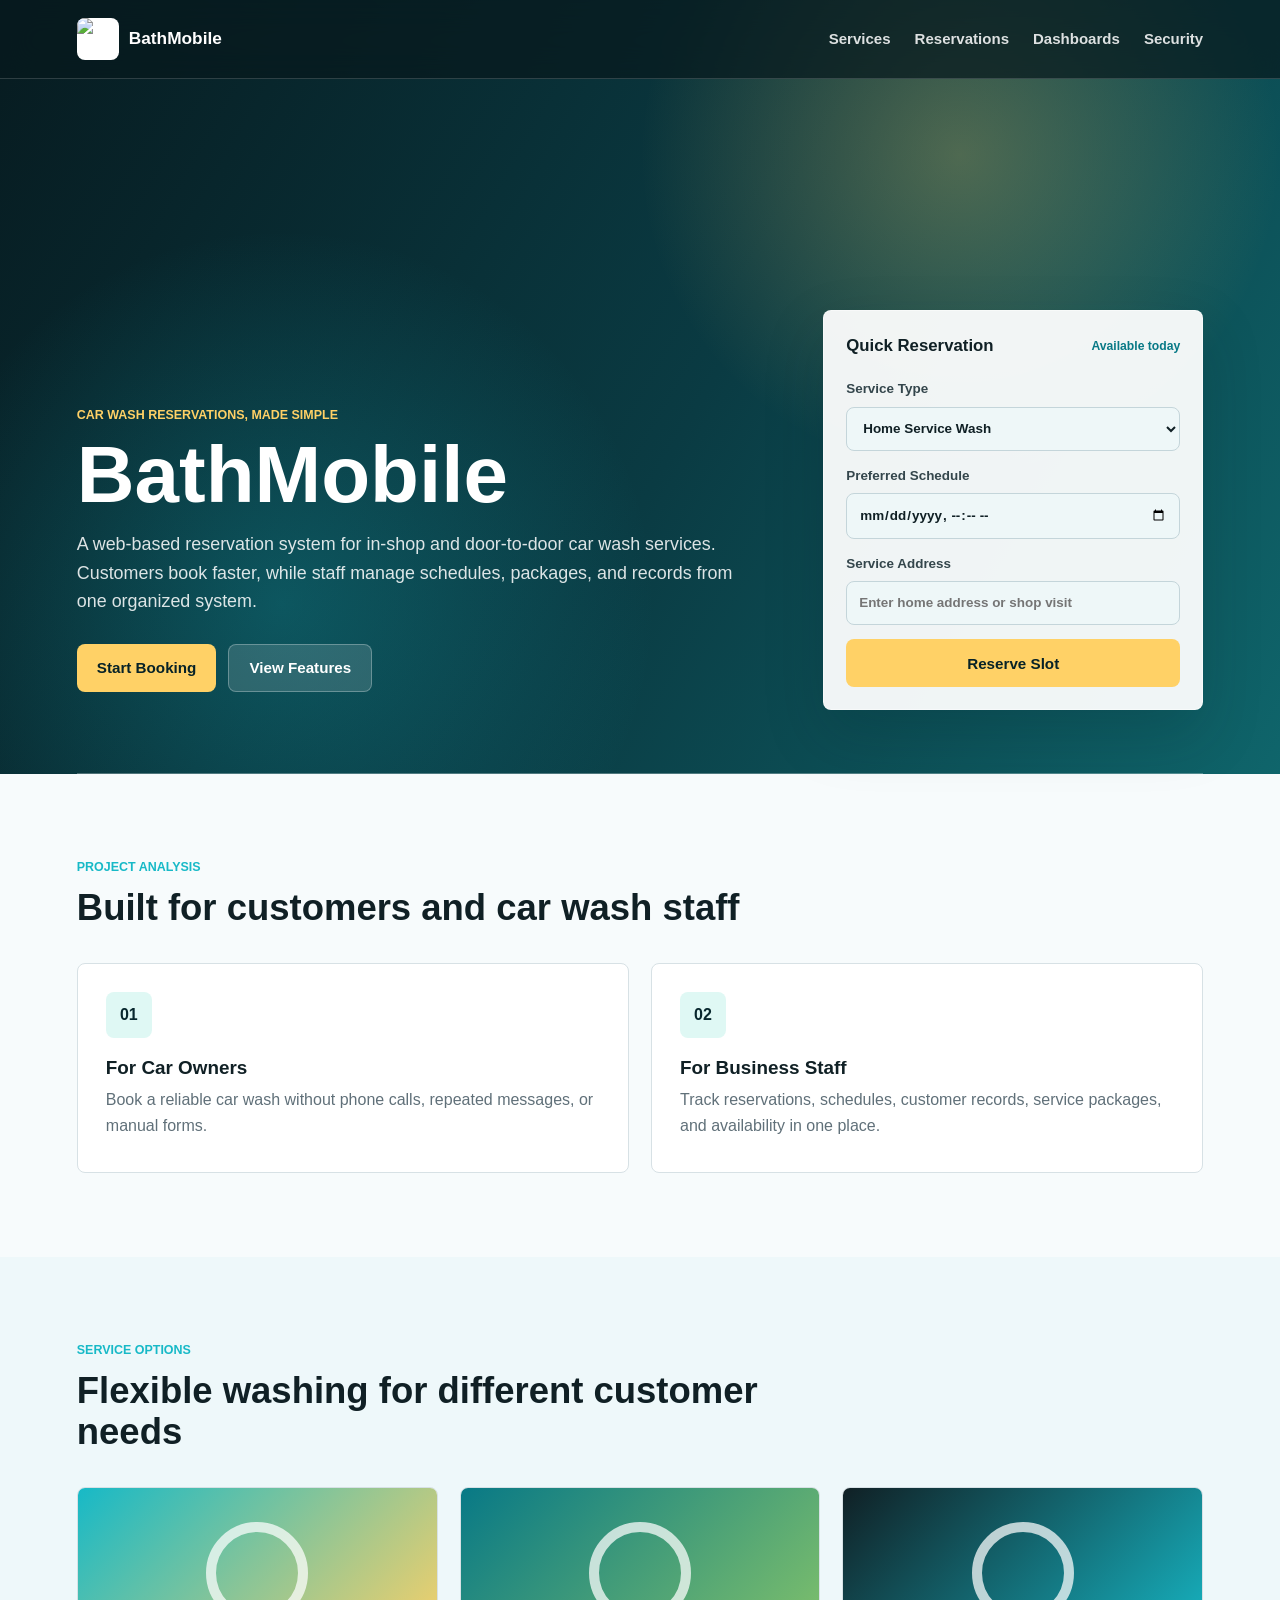
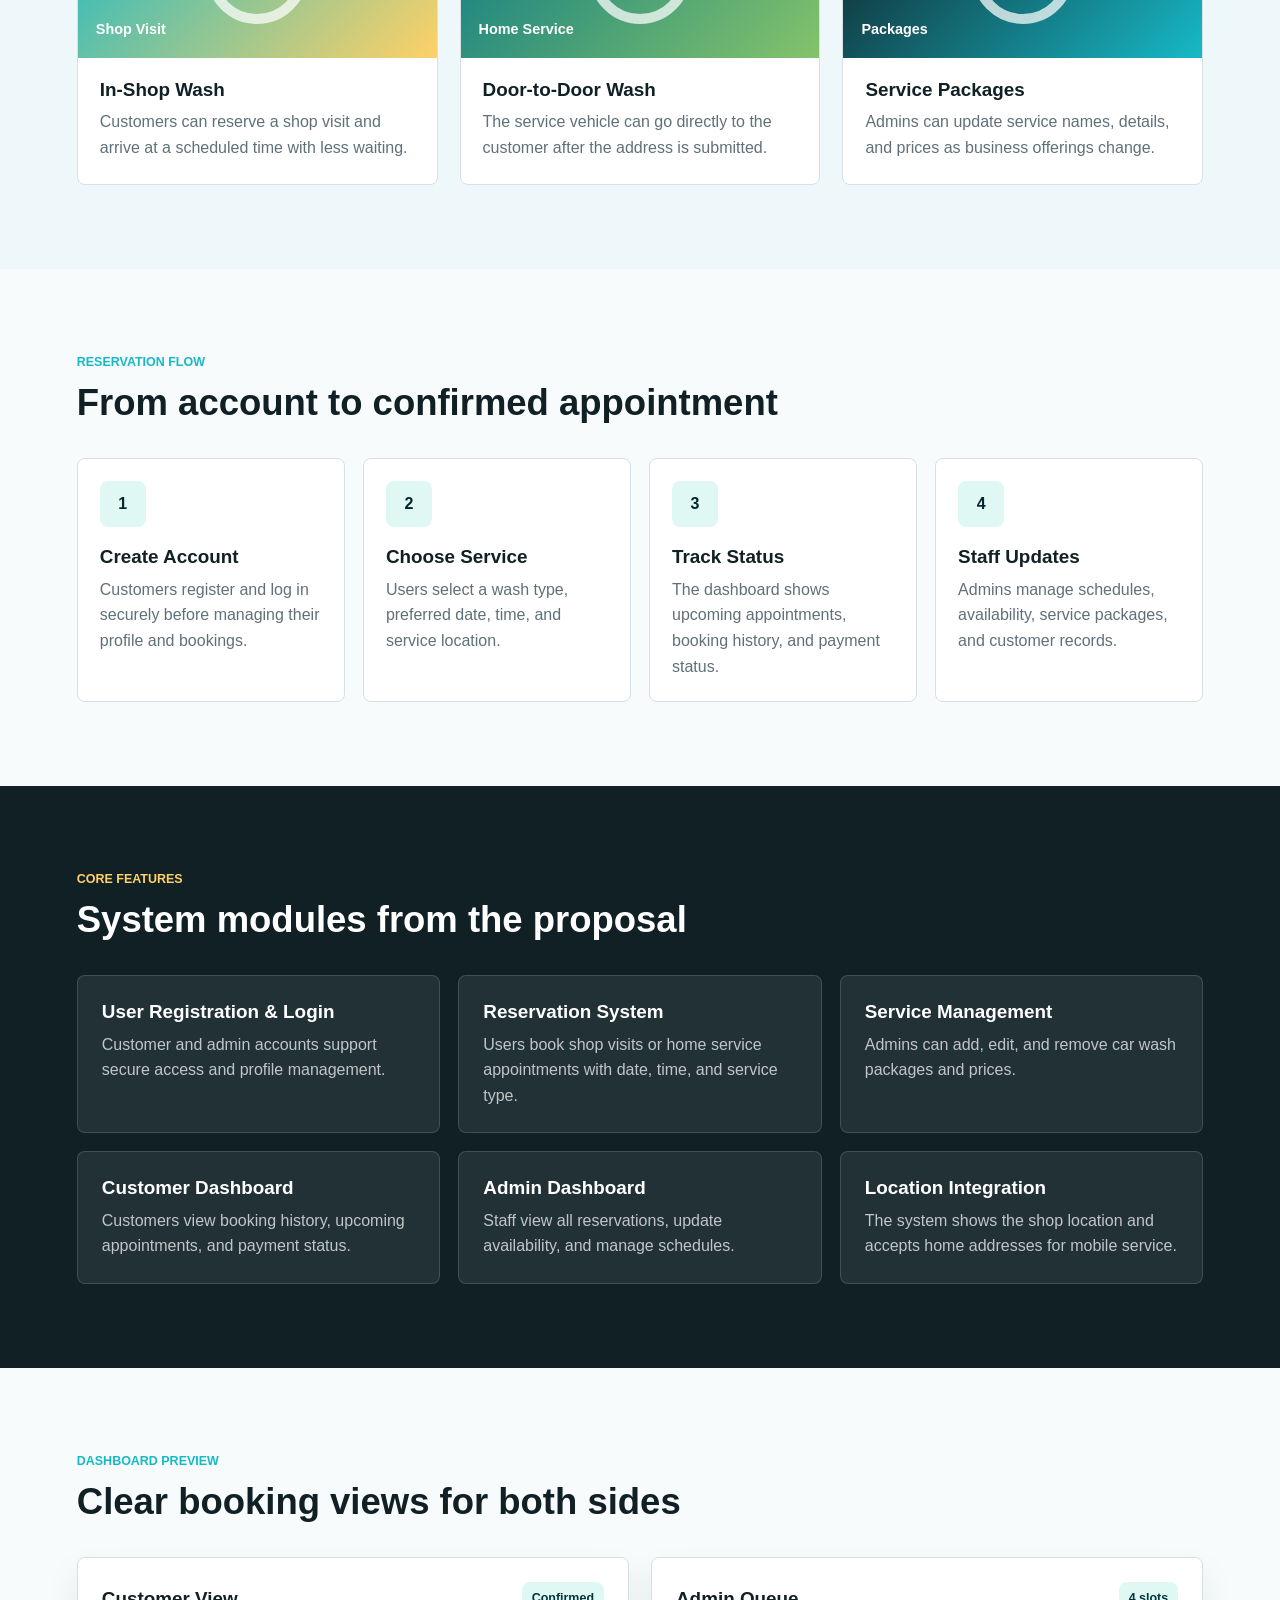
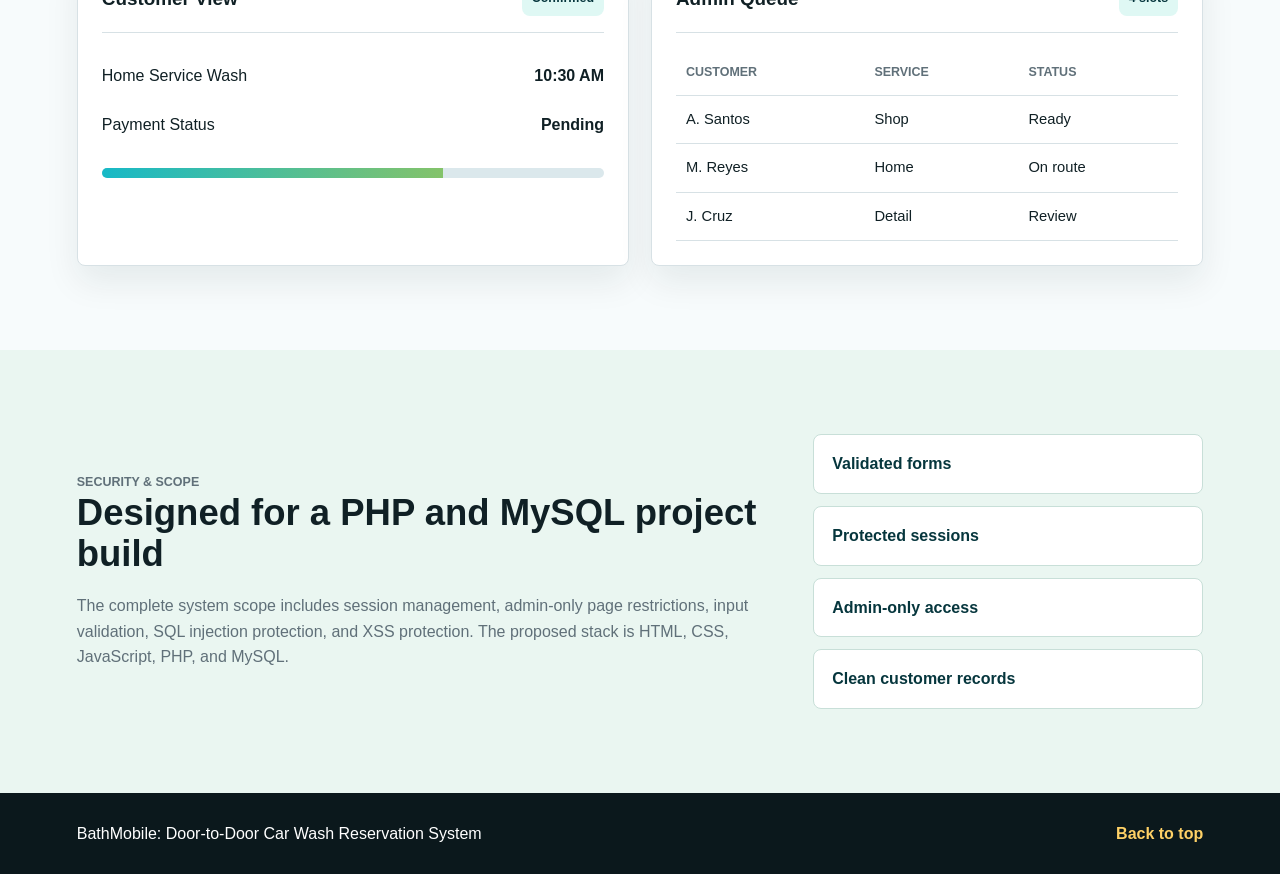
==== index.html @ ed5c1296 "Add files via upload" ====
<!DOCTYPE html>
<html lang="en">
<head>
  <meta charset="UTF-8">
  <meta name="viewport" content="width=device-width, initial-scale=1.0">
  <title>BathMobile | Door-to-Door Car Wash Reservation System</title>
  <link rel="stylesheet" href="style.css">
</head>
<body>
  <header class="site-header">
    <a class="brand" href="#home" aria-label="BathMobile home">
      <img class="brand-logo" src="bathmobile.logo.svg" alt="BathMobile logo">
      <span>BathMobile</span>
    </a>
    <nav class="nav-links" aria-label="Main navigation">
      <a href="#services">Services</a>
      <a href="#booking">Reservations</a>
      <a href="#dashboards">Dashboards</a>
      <a href="#security">Security</a>
    </nav>
  </header>

  <main>
    <section class="hero" id="home">
      <div class="hero-content">
        <p class="eyebrow">Car wash reservations, made simple</p>
        <h1>BathMobile</h1>
        <p class="hero-copy">
          A web-based reservation system for in-shop and door-to-door car wash services.
          Customers book faster, while staff manage schedules, packages, and records from one organized system.
        </p>
        <div class="hero-actions">
          <a class="button primary" href="#booking">Start Booking</a>
          <a class="button secondary" href="#features">View Features</a>
        </div>
      </div>

      <form class="booking-panel" id="booking" action="#" method="post">
        <div class="panel-heading">
          <p>Quick Reservation</p>
          <span>Available today</span>
        </div>
        <label>
          Service Type
          <select name="service_type">
            <option>Home Service Wash</option>
            <option>In-Shop Wash</option>
            <option>Full Detail Package</option>
          </select>
        </label>
        <label>
          Preferred Schedule
          <input type="datetime-local" name="schedule">
        </label>
        <label>
          Service Address
          <input type="text" name="address" placeholder="Enter home address or shop visit">
        </label>
        <button type="submit">Reserve Slot</button>
      </form>
    </section>

    <section class="section intro-section">
      <div class="section-heading">
        <p class="eyebrow">Project Analysis</p>
        <h2>Built for customers and car wash staff</h2>
      </div>
      <div class="audience-grid">
        <article class="audience-card">
          <span class="card-icon">01</span>
          <h3>For Car Owners</h3>
          <p>Book a reliable car wash without phone calls, repeated messages, or manual forms.</p>
        </article>
        <article class="audience-card">
          <span class="card-icon">02</span>
          <h3>For Business Staff</h3>
          <p>Track reservations, schedules, customer records, service packages, and availability in one place.</p>
        </article>
      </div>
    </section>

    <section class="section services-section" id="services">
      <div class="section-heading">
        <p class="eyebrow">Service Options</p>
        <h2>Flexible washing for different customer needs</h2>
      </div>
      <div class="service-grid">
        <article class="service-card">
          <div class="service-media shop-visit"></div>
          <h3>In-Shop Wash</h3>
          <p>Customers can reserve a shop visit and arrive at a scheduled time with less waiting.</p>
        </article>
        <article class="service-card">
          <div class="service-media home-service"></div>
          <h3>Door-to-Door Wash</h3>
          <p>The service vehicle can go directly to the customer after the address is submitted.</p>
        </article>
        <article class="service-card">
          <div class="service-media service-packages"></div>
          <h3>Service Packages</h3>
          <p>Admins can update service names, details, and prices as business offerings change.</p>
        </article>
      </div>
    </section>

    <section class="section flow-section">
      <div class="section-heading">
        <p class="eyebrow">Reservation Flow</p>
        <h2>From account to confirmed appointment</h2>
      </div>
      <div class="flow">
        <div class="flow-step">
          <span>1</span>
          <h3>Create Account</h3>
          <p>Customers register and log in securely before managing their profile and bookings.</p>
        </div>
        <div class="flow-step">
          <span>2</span>
          <h3>Choose Service</h3>
          <p>Users select a wash type, preferred date, time, and service location.</p>
        </div>
        <div class="flow-step">
          <span>3</span>
          <h3>Track Status</h3>
          <p>The dashboard shows upcoming appointments, booking history, and payment status.</p>
        </div>
        <div class="flow-step">
          <span>4</span>
          <h3>Staff Updates</h3>
          <p>Admins manage schedules, availability, service packages, and customer records.</p>
        </div>
      </div>
    </section>

    <section class="section feature-section" id="features">
      <div class="section-heading">
        <p class="eyebrow">Core Features</p>
        <h2>System modules from the proposal</h2>
      </div>
      <div class="feature-grid">
        <article>
          <h3>User Registration & Login</h3>
          <p>Customer and admin accounts support secure access and profile management.</p>
        </article>
        <article>
          <h3>Reservation System</h3>
          <p>Users book shop visits or home service appointments with date, time, and service type.</p>
        </article>
        <article>
          <h3>Service Management</h3>
          <p>Admins can add, edit, and remove car wash packages and prices.</p>
        </article>
        <article>
          <h3>Customer Dashboard</h3>
          <p>Customers view booking history, upcoming appointments, and payment status.</p>
        </article>
        <article>
          <h3>Admin Dashboard</h3>
          <p>Staff view all reservations, update availability, and manage schedules.</p>
        </article>
        <article>
          <h3>Location Integration</h3>
          <p>The system shows the shop location and accepts home addresses for mobile service.</p>
        </article>
      </div>
    </section>

    <section class="section dashboard-section" id="dashboards">
      <div class="section-heading">
        <p class="eyebrow">Dashboard Preview</p>
        <h2>Clear booking views for both sides</h2>
      </div>
      <div class="dashboard-grid">
        <article class="dashboard-card">
          <div class="dashboard-top">
            <h3>Customer View</h3>
            <span>Confirmed</span>
          </div>
          <div class="status-row">
            <p>Home Service Wash</p>
            <strong>10:30 AM</strong>
          </div>
          <div class="status-row">
            <p>Payment Status</p>
            <strong>Pending</strong>
          </div>
          <div class="progress-track">
            <span></span>
          </div>
        </article>
        <article class="dashboard-card">
          <div class="dashboard-top">
            <h3>Admin Queue</h3>
            <span>4 slots</span>
          </div>
          <table>
            <thead>
              <tr>
                <th>Customer</th>
                <th>Service</th>
                <th>Status</th>
              </tr>
            </thead>
            <tbody>
              <tr>
                <td>A. Santos</td>
                <td>Shop</td>
                <td>Ready</td>
              </tr>
              <tr>
                <td>M. Reyes</td>
                <td>Home</td>
                <td>On route</td>
              </tr>
              <tr>
                <td>J. Cruz</td>
                <td>Detail</td>
                <td>Review</td>
              </tr>
            </tbody>
          </table>
        </article>
      </div>
    </section>

    <section class="section security-section" id="security">
      <div class="security-copy">
        <p class="eyebrow">Security & Scope</p>
        <h2>Designed for a PHP and MySQL project build</h2>
        <p>
          The complete system scope includes session management, admin-only page restrictions,
          input validation, SQL injection protection, and XSS protection. The proposed stack is
          HTML, CSS, JavaScript, PHP, and MySQL.
        </p>
      </div>
      <div class="security-list">
        <span>Validated forms</span>
        <span>Protected sessions</span>
        <span>Admin-only access</span>
        <span>Clean customer records</span>
      </div>
    </section>
  </main>

  <footer class="site-footer">
    <p>BathMobile: Door-to-Door Car Wash Reservation System</p>
    <a href="#home">Back to top</a>
  </footer>
</body>
</html>
---- style.css ----
:root {
  --ink: #102025;
  --muted: #607079;
  --line: #d7e1e5;
  --paper: #f7fbfc;
  --white: #ffffff;
  --aqua: #17b9c7;
  --aqua-dark: #087986;
  --mint: #dff8f4;
  --sun: #ffd166;
  --leaf: #84c36a;
  --shadow: 0 24px 60px rgba(6, 33, 40, 0.18);
}

* {
  box-sizing: border-box;
}

html {
  scroll-behavior: smooth;
}

body {
  margin: 0;
  color: var(--ink);
  background: var(--paper);
  font-family: Arial, Helvetica, sans-serif;
  line-height: 1.6;
}

a {
  color: inherit;
  text-decoration: none;
}

.site-header {
  position: fixed;
  z-index: 10;
  top: 0;
  left: 0;
  right: 0;
  display: flex;
  align-items: center;
  justify-content: space-between;
  gap: 24px;
  padding: 18px 6%;
  color: var(--white);
  background: rgba(8, 25, 30, 0.72);
  border-bottom: 1px solid rgba(255, 255, 255, 0.16);
  backdrop-filter: blur(16px);
}

.brand {
  display: inline-flex;
  align-items: center;
  gap: 10px;
  font-size: 1.08rem;
  font-weight: 800;
}

.brand-logo {
  display: grid;
  width: 42px;
  height: 42px;
  border-radius: 8px;
  object-fit: contain;
  background: var(--white);
}

.nav-links {
  display: flex;
  align-items: center;
  gap: 24px;
  font-size: 0.94rem;
  font-weight: 700;
}

.nav-links a {
  opacity: 0.86;
}

.nav-links a:hover,
.nav-links a:focus-visible {
  opacity: 1;
  color: var(--sun);
}

.hero {
  position: relative;
  min-height: 86vh;
  display: grid;
  grid-template-columns: minmax(0, 1fr) 380px;
  align-items: end;
  gap: 36px;
  padding: 150px 6% 64px;
  color: var(--white);
  background:
    radial-gradient(circle at 75% 20%, rgba(255, 209, 102, 0.28), transparent 28%),
    radial-gradient(circle at 22% 78%, rgba(23, 185, 199, 0.28), transparent 32%),
    linear-gradient(120deg, #071b20 0%, #0a3b43 54%, #0f656b 100%);
}

.hero::after {
  content: "";
  position: absolute;
  left: 6%;
  right: 6%;
  bottom: 0;
  height: 1px;
  background: rgba(255, 255, 255, 0.28);
}

.hero-content {
  position: relative;
  z-index: 1;
  max-width: 760px;
  padding-bottom: 18px;
}

.eyebrow {
  margin: 0 0 10px;
  color: var(--aqua);
  font-size: 0.78rem;
  font-weight: 900;
  letter-spacing: 0;
  text-transform: uppercase;
}

.hero .eyebrow {
  color: var(--sun);
}

h1,
h2,
h3,
p {
  margin-top: 0;
}

h1 {
  margin-bottom: 16px;
  font-size: 5rem;
  line-height: 0.98;
  letter-spacing: 0;
}

.hero-copy {
  max-width: 680px;
  margin-bottom: 28px;
  color: rgba(255, 255, 255, 0.86);
  font-size: 1.12rem;
}

.hero-actions {
  display: flex;
  flex-wrap: wrap;
  gap: 12px;
}

.button,
.booking-panel button {
  display: inline-flex;
  align-items: center;
  justify-content: center;
  min-height: 48px;
  padding: 0 20px;
  border: 0;
  border-radius: 8px;
  font-size: 0.95rem;
  font-weight: 800;
  cursor: pointer;
}

.button.primary,
.booking-panel button {
  color: #072227;
  background: var(--sun);
}

.button.secondary {
  color: var(--white);
  background: rgba(255, 255, 255, 0.14);
  border: 1px solid rgba(255, 255, 255, 0.28);
}

.booking-panel {
  position: relative;
  z-index: 1;
  display: grid;
  gap: 14px;
  padding: 22px;
  color: var(--ink);
  background: rgba(255, 255, 255, 0.94);
  border: 1px solid rgba(255, 255, 255, 0.45);
  border-radius: 8px;
  box-shadow: var(--shadow);
}

.panel-heading {
  display: flex;
  align-items: center;
  justify-content: space-between;
  gap: 16px;
  margin-bottom: 4px;
}

.panel-heading p {
  margin: 0;
  font-size: 1.05rem;
  font-weight: 900;
}

.panel-heading span {
  color: var(--aqua-dark);
  font-size: 0.76rem;
  font-weight: 900;
}

label {
  display: grid;
  gap: 7px;
  color: #34464c;
  font-size: 0.84rem;
  font-weight: 800;
}

input,
select {
  width: 100%;
  min-height: 44px;
  padding: 10px 12px;
  color: var(--ink);
  background: #eef7f8;
  border: 1px solid #c4d5da;
  border-radius: 8px;
  font: inherit;
}

input:focus,
select:focus,
.button:focus-visible,
button:focus-visible {
  outline: 3px solid rgba(255, 209, 102, 0.6);
  outline-offset: 2px;
}

.section {
  padding: 84px 6%;
}

.section-heading {
  max-width: 720px;
  margin-bottom: 34px;
}

.section-heading h2,
.security-copy h2 {
  margin-bottom: 0;
  color: var(--ink);
  font-size: 2.28rem;
  line-height: 1.12;
  letter-spacing: 0;
}

.audience-grid,
.service-grid,
.dashboard-grid {
  display: grid;
  grid-template-columns: repeat(2, minmax(0, 1fr));
  gap: 22px;
}

.audience-card,
.service-card,
.dashboard-card,
.feature-grid article,
.flow-step {
  background: var(--white);
  border: 1px solid var(--line);
  border-radius: 8px;
}

.audience-card {
  min-height: 210px;
  padding: 28px;
}

.card-icon,
.flow-step span {
  display: inline-grid;
  place-items: center;
  width: 46px;
  height: 46px;
  margin-bottom: 18px;
  color: #08272d;
  background: var(--mint);
  border-radius: 8px;
  font-weight: 900;
}

.audience-card h3,
.service-card h3,
.feature-grid h3,
.flow-step h3,
.dashboard-card h3 {
  margin-bottom: 8px;
  font-size: 1.18rem;
  line-height: 1.25;
}

.audience-card p,
.service-card p,
.feature-grid p,
.flow-step p,
.security-copy p {
  margin-bottom: 0;
  color: var(--muted);
}

.services-section {
  background: #eef8fa;
}

.service-grid {
  grid-template-columns: repeat(3, minmax(0, 1fr));
}

.service-card {
  overflow: hidden;
}

.service-card h3,
.service-card p {
  padding-left: 22px;
  padding-right: 22px;
}

.service-card h3 {
  margin-top: 20px;
}

.service-card p {
  padding-bottom: 24px;
}

.service-media {
  position: relative;
  display: grid;
  place-items: center;
  height: 170px;
  overflow: hidden;
}

.shop-visit {
  background: linear-gradient(135deg, #17b9c7, #ffd166);
}

.home-service {
  background: linear-gradient(135deg, #087986, #84c36a);
}

.service-packages {
  background: linear-gradient(135deg, #102025, #17b9c7);
}

.service-media::before {
  content: "";
  width: 82px;
  height: 82px;
  border: 10px solid rgba(255, 255, 255, 0.72);
  border-radius: 50%;
}

.service-media::after {
  position: absolute;
  left: 18px;
  bottom: 16px;
  color: var(--white);
  font-size: 0.9rem;
  font-weight: 900;
  letter-spacing: 0;
}

.shop-visit::after {
  content: "Shop Visit";
}

.home-service::after {
  content: "Home Service";
}

.service-packages::after {
  content: "Packages";
}

.flow {
  display: grid;
  grid-template-columns: repeat(4, minmax(0, 1fr));
  gap: 18px;
}

.flow-step {
  padding: 22px;
}

.feature-section {
  background: #102025;
}

.feature-section .section-heading h2 {
  color: var(--white);
}

.feature-section .section-heading .eyebrow {
  color: var(--sun);
}

.feature-grid {
  display: grid;
  grid-template-columns: repeat(3, minmax(0, 1fr));
  gap: 18px;
}

.feature-grid article {
  padding: 24px;
  background: rgba(255, 255, 255, 0.08);
  border-color: rgba(255, 255, 255, 0.14);
}

.feature-grid h3 {
  color: var(--white);
}

.feature-grid p {
  color: rgba(255, 255, 255, 0.72);
}

.dashboard-section {
  background: var(--paper);
}

.dashboard-card {
  padding: 24px;
  box-shadow: 0 16px 34px rgba(6, 33, 40, 0.08);
}

.dashboard-top {
  display: flex;
  align-items: center;
  justify-content: space-between;
  gap: 16px;
  padding-bottom: 16px;
  margin-bottom: 18px;
  border-bottom: 1px solid var(--line);
}

.dashboard-top h3 {
  margin: 0;
}

.dashboard-top span {
  padding: 7px 10px;
  color: #06363d;
  background: var(--mint);
  border-radius: 8px;
  font-size: 0.78rem;
  font-weight: 900;
}

.status-row {
  display: flex;
  align-items: center;
  justify-content: space-between;
  gap: 18px;
  padding: 12px 0;
}

.status-row p,
.status-row strong {
  margin: 0;
}

.progress-track {
  height: 10px;
  margin-top: 18px;
  overflow: hidden;
  background: #dbe8ec;
  border-radius: 999px;
}

.progress-track span {
  display: block;
  width: 68%;
  height: 100%;
  background: linear-gradient(90deg, var(--aqua), var(--leaf));
}

table {
  width: 100%;
  border-collapse: collapse;
  font-size: 0.92rem;
}

th,
td {
  padding: 12px 10px;
  text-align: left;
  border-bottom: 1px solid var(--line);
}

th {
  color: var(--muted);
  font-size: 0.78rem;
  text-transform: uppercase;
}

.security-section {
  display: grid;
  grid-template-columns: minmax(0, 1fr) 390px;
  gap: 48px;
  align-items: center;
  background: #eaf6f1;
}

.security-copy {
  max-width: 740px;
}

.security-copy h2 {
  margin-bottom: 18px;
}

.security-list {
  display: grid;
  gap: 12px;
}

.security-list span {
  display: block;
  padding: 16px 18px;
  color: #06363d;
  background: var(--white);
  border: 1px solid #c8dfd8;
  border-radius: 8px;
  font-weight: 900;
}

.site-footer {
  display: flex;
  align-items: center;
  justify-content: space-between;
  gap: 18px;
  padding: 28px 6%;
  color: var(--white);
  background: #0b181c;
}

.site-footer p {
  margin: 0;
}

.site-footer a {
  color: var(--sun);
  font-weight: 900;
}

@media (max-width: 1020px) {
  .hero {
    grid-template-columns: 1fr;
    min-height: auto;
    padding-top: 134px;
  }

  .booking-panel {
    max-width: 560px;
  }

  .flow,
  .feature-grid {
    grid-template-columns: repeat(2, minmax(0, 1fr));
  }

  .service-grid {
    grid-template-columns: 1fr;
  }

  .service-media {
    height: 220px;
  }

  .security-section {
    grid-template-columns: 1fr;
  }
}

@media (max-width: 760px) {
  .site-header {
    position: absolute;
    align-items: flex-start;
    flex-direction: column;
    padding: 16px 5%;
  }

  .nav-links {
    width: 100%;
    flex-wrap: wrap;
    gap: 12px 18px;
    font-size: 0.88rem;
  }

  .hero {
    padding: 188px 5% 44px;
  }

  h1 {
    font-size: 3.35rem;
  }

  .hero-copy {
    font-size: 1rem;
  }

  .section {
    padding: 62px 5%;
  }

  .section-heading h2,
  .security-copy h2 {
    font-size: 1.78rem;
  }

  .audience-grid,
  .dashboard-grid,
  .flow,
  .feature-grid {
    grid-template-columns: 1fr;
  }

  .dashboard-card {
    overflow-x: auto;
  }
}

@media (max-width: 480px) {
  .brand-logo {
    width: 38px;
    height: 38px;
  }

  h1 {
    font-size: 2.58rem;
  }

  .hero-actions,
  .button {
    width: 100%;
  }

  .booking-panel,
  .audience-card,
  .dashboard-card,
  .flow-step,
  .feature-grid article {
    padding: 18px;
  }

  .panel-heading,
  .status-row,
  .dashboard-top,
  .site-footer {
    align-items: flex-start;
    flex-direction: column;
  }

  th,
  td {
    padding: 10px 8px;
  }
}
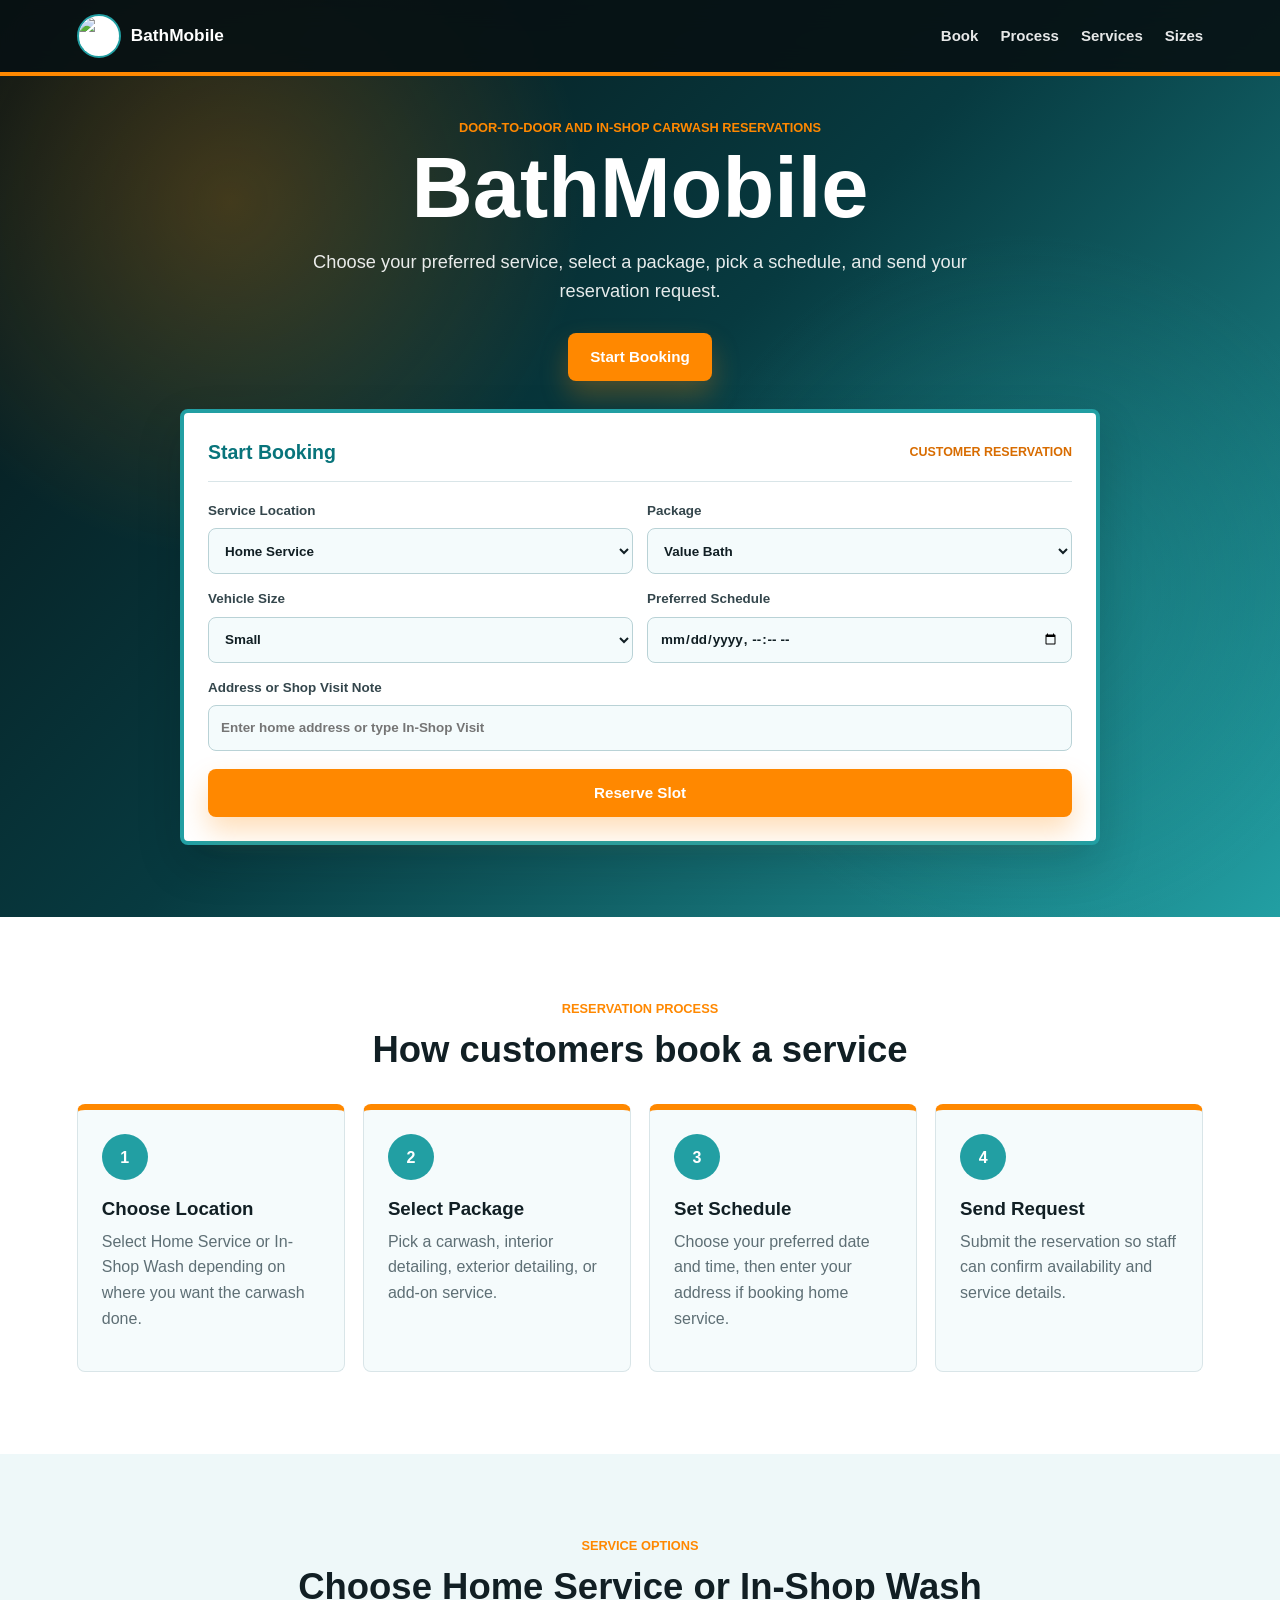
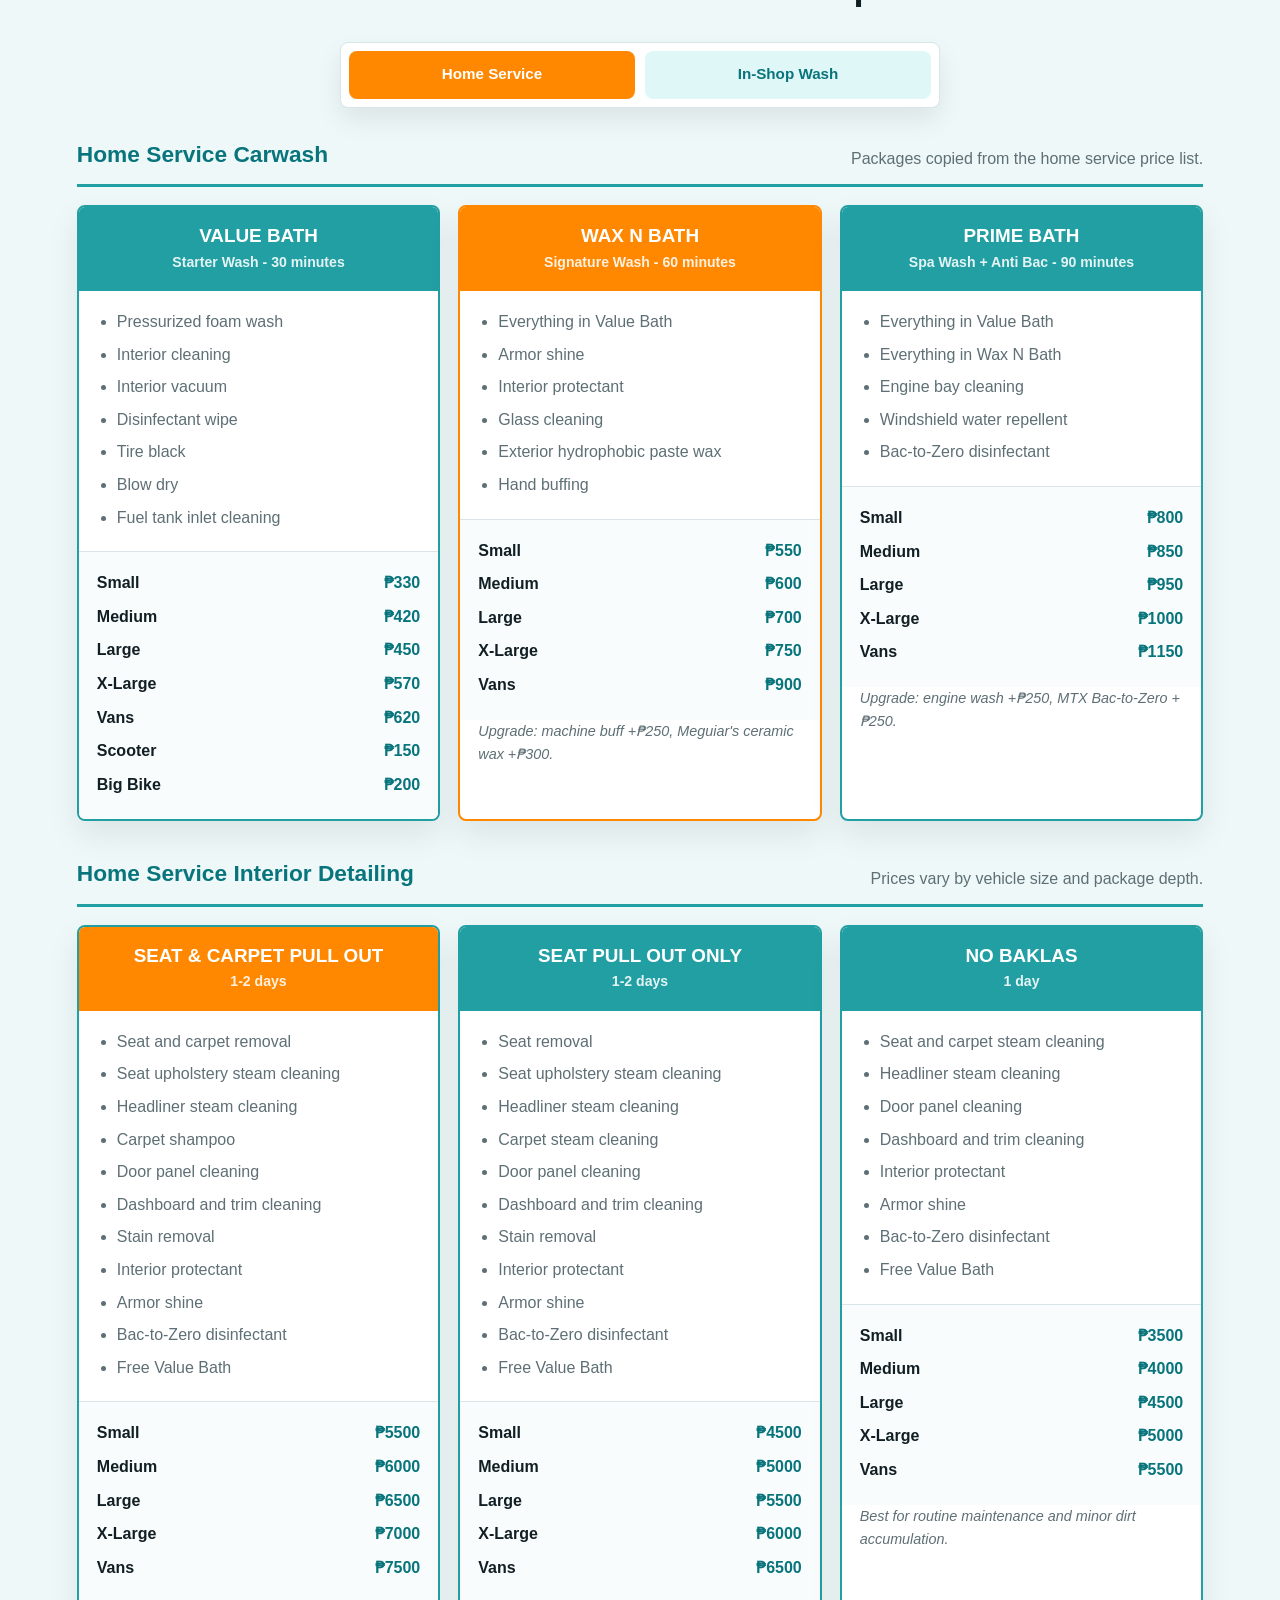
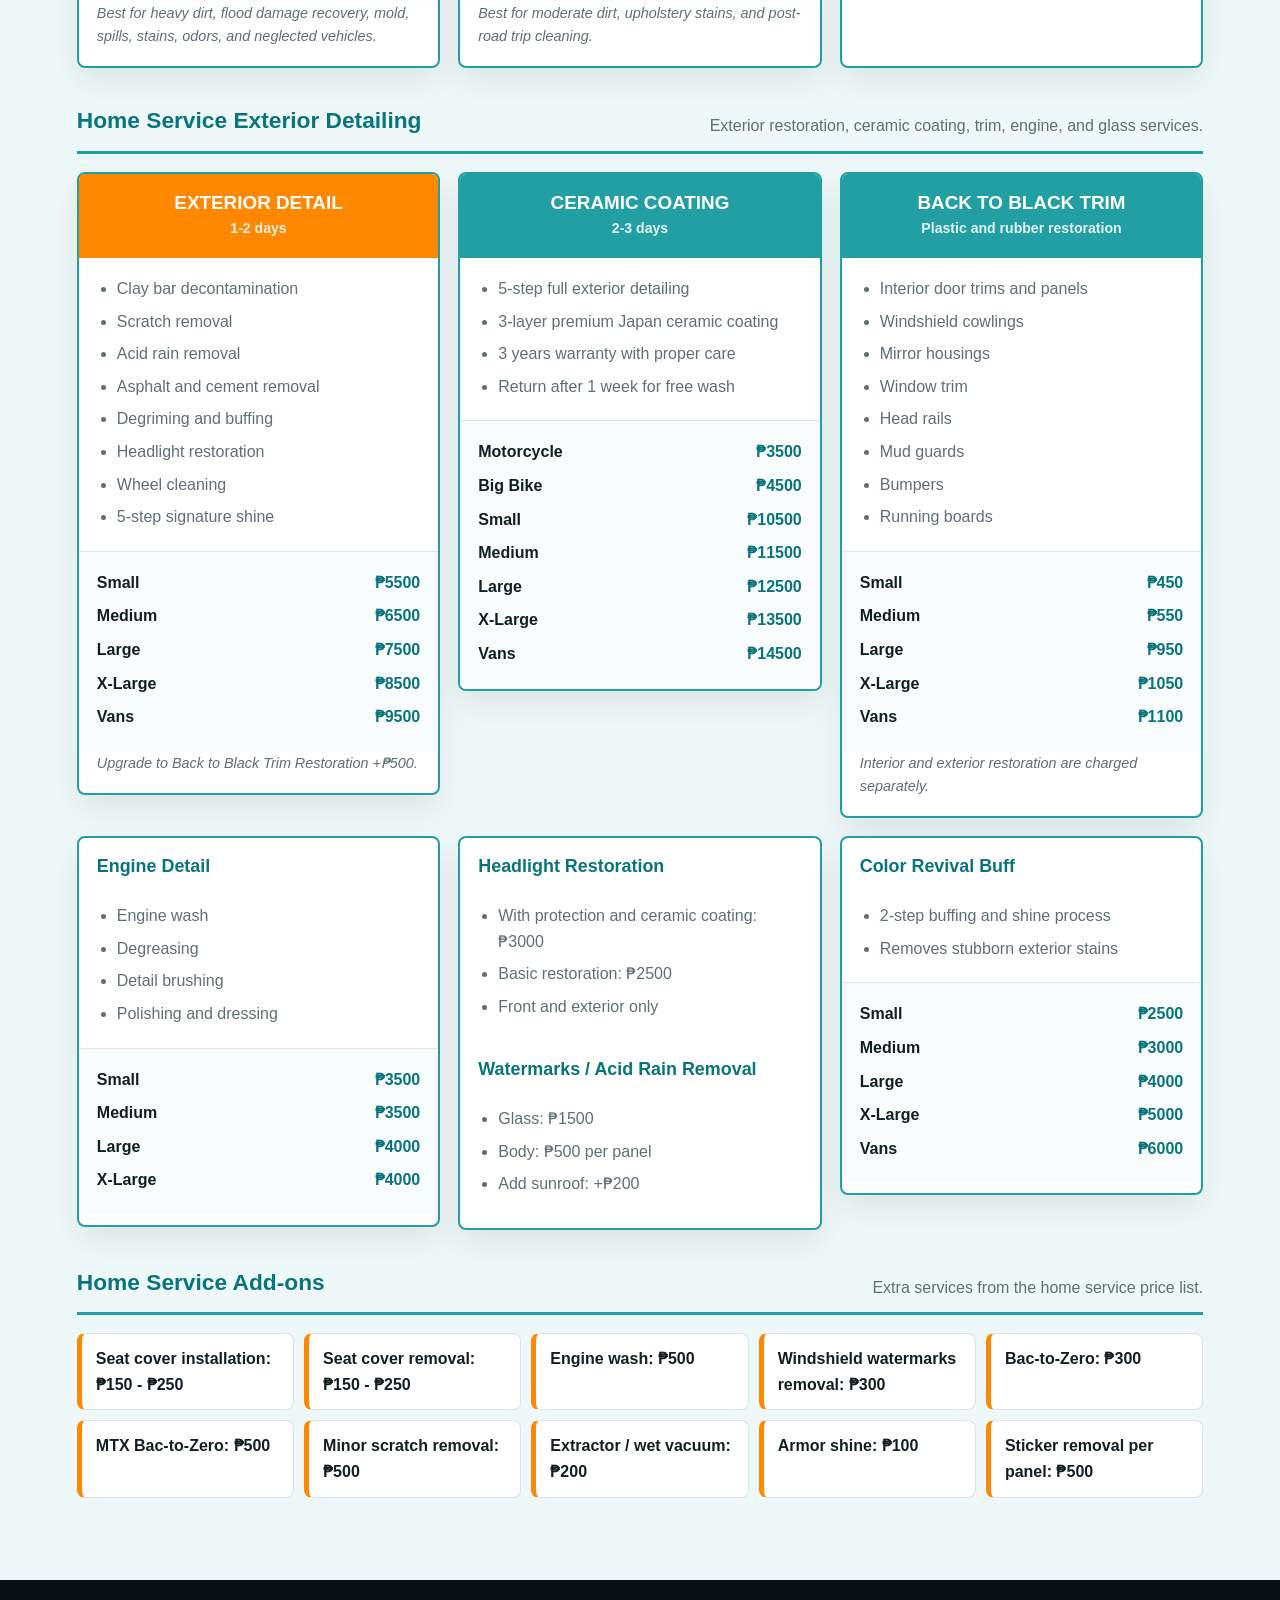
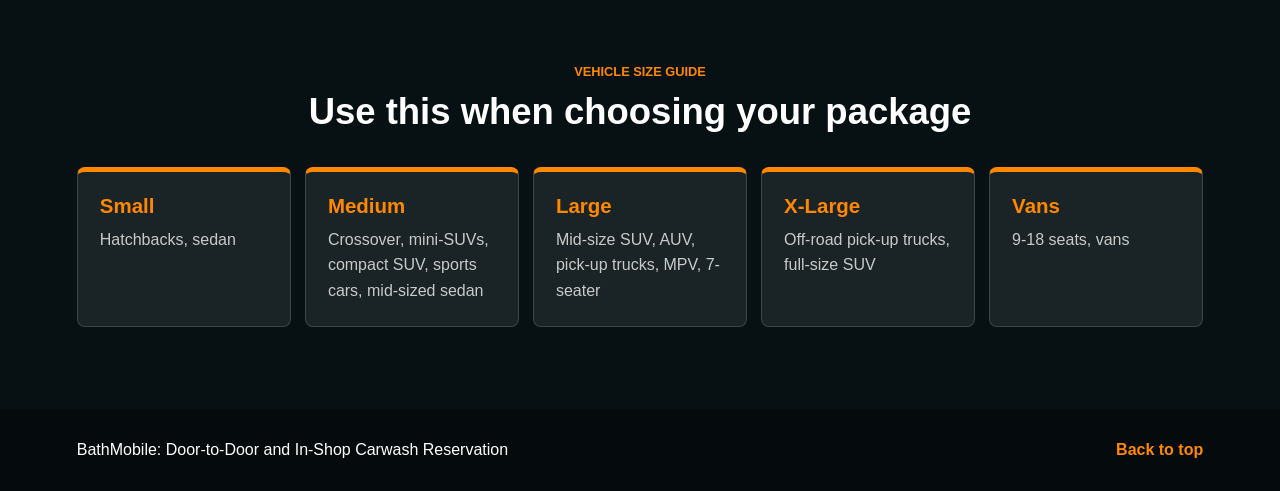
==== commit 41ae9b17: "Add files via upload" ====
--- a/index.html
+++ b/index.html
@@ -3,7 +3,7 @@
 <head>
   <meta charset="UTF-8">
   <meta name="viewport" content="width=device-width, initial-scale=1.0">
-  <title>BathMobile | Door-to-Door Car Wash Reservation System</title>
+  <title>BathMobile | Car Wash Reservation</title>
   <link rel="stylesheet" href="style.css">
 </head>
 <body>
@@ -13,238 +13,691 @@
       <span>BathMobile</span>
     </a>
     <nav class="nav-links" aria-label="Main navigation">
+      <a href="#booking">Book</a>
+      <a href="#process">Process</a>
       <a href="#services">Services</a>
-      <a href="#booking">Reservations</a>
-      <a href="#dashboards">Dashboards</a>
-      <a href="#security">Security</a>
+      <a href="#sizes">Sizes</a>
     </nav>
   </header>
 
   <main>
     <section class="hero" id="home">
       <div class="hero-content">
-        <p class="eyebrow">Car wash reservations, made simple</p>
+        <p class="eyebrow">Door-to-door and in-shop carwash reservations</p>
         <h1>BathMobile</h1>
         <p class="hero-copy">
-          A web-based reservation system for in-shop and door-to-door car wash services.
-          Customers book faster, while staff manage schedules, packages, and records from one organized system.
+          Choose your preferred service, select a package, pick a schedule, and send your reservation request.
         </p>
         <div class="hero-actions">
           <a class="button primary" href="#booking">Start Booking</a>
-          <a class="button secondary" href="#features">View Features</a>
         </div>
       </div>
 
       <form class="booking-panel" id="booking" action="#" method="post">
         <div class="panel-heading">
-          <p>Quick Reservation</p>
-          <span>Available today</span>
-        </div>
-        <label>
-          Service Type
-          <select name="service_type">
-            <option>Home Service Wash</option>
-            <option>In-Shop Wash</option>
-            <option>Full Detail Package</option>
-          </select>
-        </label>
-        <label>
-          Preferred Schedule
-          <input type="datetime-local" name="schedule">
-        </label>
-        <label>
-          Service Address
-          <input type="text" name="address" placeholder="Enter home address or shop visit">
-        </label>
+          <p>Start Booking</p>
+          <span>Customer Reservation</span>
+        </div>
+        <div class="form-grid">
+          <label>
+            Service Location
+            <select name="service_location">
+              <option>Home Service</option>
+              <option>In-Shop Wash</option>
+            </select>
+          </label>
+          <label>
+            Package
+            <select name="package">
+              <option>Value Bath</option>
+              <option>Wax N Bath</option>
+              <option>Prime Bath</option>
+              <option>Interior Detailing</option>
+              <option>Exterior Detailing</option>
+              <option>Ceramic Coating</option>
+            </select>
+          </label>
+          <label>
+            Vehicle Size
+            <select name="vehicle_size">
+              <option>Small</option>
+              <option>Medium</option>
+              <option>Large</option>
+              <option>X-Large</option>
+              <option>Vans</option>
+              <option>Motorcycle</option>
+            </select>
+          </label>
+          <label>
+            Preferred Schedule
+            <input type="datetime-local" name="schedule">
+          </label>
+          <label class="wide-field">
+            Address or Shop Visit Note
+            <input type="text" name="address" placeholder="Enter home address or type In-Shop Visit">
+          </label>
+        </div>
         <button type="submit">Reserve Slot</button>
       </form>
     </section>
 
-    <section class="section intro-section">
-      <div class="section-heading">
-        <p class="eyebrow">Project Analysis</p>
-        <h2>Built for customers and car wash staff</h2>
-      </div>
-      <div class="audience-grid">
-        <article class="audience-card">
-          <span class="card-icon">01</span>
-          <h3>For Car Owners</h3>
-          <p>Book a reliable car wash without phone calls, repeated messages, or manual forms.</p>
-        </article>
-        <article class="audience-card">
-          <span class="card-icon">02</span>
-          <h3>For Business Staff</h3>
-          <p>Track reservations, schedules, customer records, service packages, and availability in one place.</p>
+    <section class="section process-section" id="process">
+      <div class="section-heading centered">
+        <p class="eyebrow">Reservation Process</p>
+        <h2>How customers book a service</h2>
+      </div>
+      <div class="flow">
+        <article class="flow-step">
+          <span>1</span>
+          <h3>Choose Location</h3>
+          <p>Select Home Service or In-Shop Wash depending on where you want the carwash done.</p>
+        </article>
+        <article class="flow-step">
+          <span>2</span>
+          <h3>Select Package</h3>
+          <p>Pick a carwash, interior detailing, exterior detailing, or add-on service.</p>
+        </article>
+        <article class="flow-step">
+          <span>3</span>
+          <h3>Set Schedule</h3>
+          <p>Choose your preferred date and time, then enter your address if booking home service.</p>
+        </article>
+        <article class="flow-step">
+          <span>4</span>
+          <h3>Send Request</h3>
+          <p>Submit the reservation so staff can confirm availability and service details.</p>
         </article>
       </div>
     </section>
 
     <section class="section services-section" id="services">
-      <div class="section-heading">
+      <div class="section-heading centered">
         <p class="eyebrow">Service Options</p>
-        <h2>Flexible washing for different customer needs</h2>
-      </div>
-      <div class="service-grid">
-        <article class="service-card">
-          <div class="service-media shop-visit"></div>
-          <h3>In-Shop Wash</h3>
-          <p>Customers can reserve a shop visit and arrive at a scheduled time with less waiting.</p>
-        </article>
-        <article class="service-card">
-          <div class="service-media home-service"></div>
-          <h3>Door-to-Door Wash</h3>
-          <p>The service vehicle can go directly to the customer after the address is submitted.</p>
-        </article>
-        <article class="service-card">
-          <div class="service-media service-packages"></div>
-          <h3>Service Packages</h3>
-          <p>Admins can update service names, details, and prices as business offerings change.</p>
-        </article>
+        <h2>Choose Home Service or In-Shop Wash</h2>
+      </div>
+
+      <div class="service-tabs" role="tablist" aria-label="Service type">
+        <button class="service-tab active" type="button" role="tab" aria-selected="true" data-target="home-service-panel">
+          Home Service
+        </button>
+        <button class="service-tab" type="button" role="tab" aria-selected="false" data-target="shop-service-panel">
+          In-Shop Wash
+        </button>
+      </div>
+
+      <div class="service-panel active" id="home-service-panel" role="tabpanel">
+        <div class="category-block">
+          <div class="category-heading">
+            <h3>Home Service Carwash</h3>
+            <p>Packages copied from the home service price list.</p>
+          </div>
+          <div class="package-grid three-columns">
+            <article class="package-card">
+              <div class="package-header blue">
+                <h4>Value Bath</h4>
+                <p>Starter Wash - 30 minutes</p>
+              </div>
+              <ul>
+                <li>Pressurized foam wash</li>
+                <li>Interior cleaning</li>
+                <li>Interior vacuum</li>
+                <li>Disinfectant wipe</li>
+                <li>Tire black</li>
+                <li>Blow dry</li>
+                <li>Fuel tank inlet cleaning</li>
+              </ul>
+              <dl class="price-list">
+                <div><dt>Small</dt><dd>&#8369;330</dd></div>
+                <div><dt>Medium</dt><dd>&#8369;420</dd></div>
+                <div><dt>Large</dt><dd>&#8369;450</dd></div>
+                <div><dt>X-Large</dt><dd>&#8369;570</dd></div>
+                <div><dt>Vans</dt><dd>&#8369;620</dd></div>
+                <div><dt>Scooter</dt><dd>&#8369;150</dd></div>
+                <div><dt>Big Bike</dt><dd>&#8369;200</dd></div>
+              </dl>
+            </article>
+
+            <article class="package-card featured-card">
+              <div class="package-header orange">
+                <h4>Wax N Bath</h4>
+                <p>Signature Wash - 60 minutes</p>
+              </div>
+              <ul>
+                <li>Everything in Value Bath</li>
+                <li>Armor shine</li>
+                <li>Interior protectant</li>
+                <li>Glass cleaning</li>
+                <li>Exterior hydrophobic paste wax</li>
+                <li>Hand buffing</li>
+              </ul>
+              <dl class="price-list">
+                <div><dt>Small</dt><dd>&#8369;550</dd></div>
+                <div><dt>Medium</dt><dd>&#8369;600</dd></div>
+                <div><dt>Large</dt><dd>&#8369;700</dd></div>
+                <div><dt>X-Large</dt><dd>&#8369;750</dd></div>
+                <div><dt>Vans</dt><dd>&#8369;900</dd></div>
+              </dl>
+              <p class="note">Upgrade: machine buff +&#8369;250, Meguiar's ceramic wax +&#8369;300.</p>
+            </article>
+
+            <article class="package-card">
+              <div class="package-header blue">
+                <h4>Prime Bath</h4>
+                <p>Spa Wash + Anti Bac - 90 minutes</p>
+              </div>
+              <ul>
+                <li>Everything in Value Bath</li>
+                <li>Everything in Wax N Bath</li>
+                <li>Engine bay cleaning</li>
+                <li>Windshield water repellent</li>
+                <li>Bac-to-Zero disinfectant</li>
+              </ul>
+              <dl class="price-list">
+                <div><dt>Small</dt><dd>&#8369;800</dd></div>
+                <div><dt>Medium</dt><dd>&#8369;850</dd></div>
+                <div><dt>Large</dt><dd>&#8369;950</dd></div>
+                <div><dt>X-Large</dt><dd>&#8369;1000</dd></div>
+                <div><dt>Vans</dt><dd>&#8369;1150</dd></div>
+              </dl>
+              <p class="note">Upgrade: engine wash +&#8369;250, MTX Bac-to-Zero +&#8369;250.</p>
+            </article>
+          </div>
+        </div>
+
+        <div class="category-block">
+          <div class="category-heading">
+            <h3>Home Service Interior Detailing</h3>
+            <p>Prices vary by vehicle size and package depth.</p>
+          </div>
+          <div class="package-grid three-columns">
+            <article class="package-card">
+              <div class="package-header orange">
+                <h4>Seat &amp; Carpet Pull Out</h4>
+                <p>1-2 days</p>
+              </div>
+              <ul>
+                <li>Seat and carpet removal</li>
+                <li>Seat upholstery steam cleaning</li>
+                <li>Headliner steam cleaning</li>
+                <li>Carpet shampoo</li>
+                <li>Door panel cleaning</li>
+                <li>Dashboard and trim cleaning</li>
+                <li>Stain removal</li>
+                <li>Interior protectant</li>
+                <li>Armor shine</li>
+                <li>Bac-to-Zero disinfectant</li>
+                <li>Free Value Bath</li>
+              </ul>
+              <dl class="price-list">
+                <div><dt>Small</dt><dd>&#8369;5500</dd></div>
+                <div><dt>Medium</dt><dd>&#8369;6000</dd></div>
+                <div><dt>Large</dt><dd>&#8369;6500</dd></div>
+                <div><dt>X-Large</dt><dd>&#8369;7000</dd></div>
+                <div><dt>Vans</dt><dd>&#8369;7500</dd></div>
+              </dl>
+              <p class="note">Best for heavy dirt, flood damage recovery, mold, spills, stains, odors, and neglected vehicles.</p>
+            </article>
+
+            <article class="package-card">
+              <div class="package-header blue">
+                <h4>Seat Pull Out Only</h4>
+                <p>1-2 days</p>
+              </div>
+              <ul>
+                <li>Seat removal</li>
+                <li>Seat upholstery steam cleaning</li>
+                <li>Headliner steam cleaning</li>
+                <li>Carpet steam cleaning</li>
+                <li>Door panel cleaning</li>
+                <li>Dashboard and trim cleaning</li>
+                <li>Stain removal</li>
+                <li>Interior protectant</li>
+                <li>Armor shine</li>
+                <li>Bac-to-Zero disinfectant</li>
+                <li>Free Value Bath</li>
+              </ul>
+              <dl class="price-list">
+                <div><dt>Small</dt><dd>&#8369;4500</dd></div>
+                <div><dt>Medium</dt><dd>&#8369;5000</dd></div>
+                <div><dt>Large</dt><dd>&#8369;5500</dd></div>
+                <div><dt>X-Large</dt><dd>&#8369;6000</dd></div>
+                <div><dt>Vans</dt><dd>&#8369;6500</dd></div>
+              </dl>
+              <p class="note">Best for moderate dirt, upholstery stains, and post-road trip cleaning.</p>
+            </article>
+
+            <article class="package-card">
+              <div class="package-header blue">
+                <h4>No Baklas</h4>
+                <p>1 day</p>
+              </div>
+              <ul>
+                <li>Seat and carpet steam cleaning</li>
+                <li>Headliner steam cleaning</li>
+                <li>Door panel cleaning</li>
+                <li>Dashboard and trim cleaning</li>
+                <li>Interior protectant</li>
+                <li>Armor shine</li>
+                <li>Bac-to-Zero disinfectant</li>
+                <li>Free Value Bath</li>
+              </ul>
+              <dl class="price-list">
+                <div><dt>Small</dt><dd>&#8369;3500</dd></div>
+                <div><dt>Medium</dt><dd>&#8369;4000</dd></div>
+                <div><dt>Large</dt><dd>&#8369;4500</dd></div>
+                <div><dt>X-Large</dt><dd>&#8369;5000</dd></div>
+                <div><dt>Vans</dt><dd>&#8369;5500</dd></div>
+              </dl>
+              <p class="note">Best for routine maintenance and minor dirt accumulation.</p>
+            </article>
+          </div>
+        </div>
+
+        <div class="category-block">
+          <div class="category-heading">
+            <h3>Home Service Exterior Detailing</h3>
+            <p>Exterior restoration, ceramic coating, trim, engine, and glass services.</p>
+          </div>
+          <div class="package-grid three-columns compact-grid">
+            <article class="package-card">
+              <div class="package-header orange">
+                <h4>Exterior Detail</h4>
+                <p>1-2 days</p>
+              </div>
+              <ul>
+                <li>Clay bar decontamination</li>
+                <li>Scratch removal</li>
+                <li>Acid rain removal</li>
+                <li>Asphalt and cement removal</li>
+                <li>Degriming and buffing</li>
+                <li>Headlight restoration</li>
+                <li>Wheel cleaning</li>
+                <li>5-step signature shine</li>
+              </ul>
+              <dl class="price-list">
+                <div><dt>Small</dt><dd>&#8369;5500</dd></div>
+                <div><dt>Medium</dt><dd>&#8369;6500</dd></div>
+                <div><dt>Large</dt><dd>&#8369;7500</dd></div>
+                <div><dt>X-Large</dt><dd>&#8369;8500</dd></div>
+                <div><dt>Vans</dt><dd>&#8369;9500</dd></div>
+              </dl>
+              <p class="note">Upgrade to Back to Black Trim Restoration +&#8369;500.</p>
+            </article>
+
+            <article class="package-card">
+              <div class="package-header blue">
+                <h4>Ceramic Coating</h4>
+                <p>2-3 days</p>
+              </div>
+              <ul>
+                <li>5-step full exterior detailing</li>
+                <li>3-layer premium Japan ceramic coating</li>
+                <li>3 years warranty with proper care</li>
+                <li>Return after 1 week for free wash</li>
+              </ul>
+              <dl class="price-list">
+                <div><dt>Motorcycle</dt><dd>&#8369;3500</dd></div>
+                <div><dt>Big Bike</dt><dd>&#8369;4500</dd></div>
+                <div><dt>Small</dt><dd>&#8369;10500</dd></div>
+                <div><dt>Medium</dt><dd>&#8369;11500</dd></div>
+                <div><dt>Large</dt><dd>&#8369;12500</dd></div>
+                <div><dt>X-Large</dt><dd>&#8369;13500</dd></div>
+                <div><dt>Vans</dt><dd>&#8369;14500</dd></div>
+              </dl>
+            </article>
+
+            <article class="package-card">
+              <div class="package-header blue">
+                <h4>Back to Black Trim</h4>
+                <p>Plastic and rubber restoration</p>
+              </div>
+              <ul>
+                <li>Interior door trims and panels</li>
+                <li>Windshield cowlings</li>
+                <li>Mirror housings</li>
+                <li>Window trim</li>
+                <li>Head rails</li>
+                <li>Mud guards</li>
+                <li>Bumpers</li>
+                <li>Running boards</li>
+              </ul>
+              <dl class="price-list">
+                <div><dt>Small</dt><dd>&#8369;450</dd></div>
+                <div><dt>Medium</dt><dd>&#8369;550</dd></div>
+                <div><dt>Large</dt><dd>&#8369;950</dd></div>
+                <div><dt>X-Large</dt><dd>&#8369;1050</dd></div>
+                <div><dt>Vans</dt><dd>&#8369;1100</dd></div>
+              </dl>
+              <p class="note">Interior and exterior restoration are charged separately.</p>
+            </article>
+
+            <article class="package-card mini-card">
+              <h4>Engine Detail</h4>
+              <ul>
+                <li>Engine wash</li>
+                <li>Degreasing</li>
+                <li>Detail brushing</li>
+                <li>Polishing and dressing</li>
+              </ul>
+              <dl class="price-list">
+                <div><dt>Small</dt><dd>&#8369;3500</dd></div>
+                <div><dt>Medium</dt><dd>&#8369;3500</dd></div>
+                <div><dt>Large</dt><dd>&#8369;4000</dd></div>
+                <div><dt>X-Large</dt><dd>&#8369;4000</dd></div>
+              </dl>
+            </article>
+
+            <article class="package-card mini-card">
+              <h4>Headlight Restoration</h4>
+              <ul>
+                <li>With protection and ceramic coating: &#8369;3000</li>
+                <li>Basic restoration: &#8369;2500</li>
+                <li>Front and exterior only</li>
+              </ul>
+              <h4>Watermarks / Acid Rain Removal</h4>
+              <ul>
+                <li>Glass: &#8369;1500</li>
+                <li>Body: &#8369;500 per panel</li>
+                <li>Add sunroof: +&#8369;200</li>
+              </ul>
+            </article>
+
+            <article class="package-card mini-card">
+              <h4>Color Revival Buff</h4>
+              <ul>
+                <li>2-step buffing and shine process</li>
+                <li>Removes stubborn exterior stains</li>
+              </ul>
+              <dl class="price-list">
+                <div><dt>Small</dt><dd>&#8369;2500</dd></div>
+                <div><dt>Medium</dt><dd>&#8369;3000</dd></div>
+                <div><dt>Large</dt><dd>&#8369;4000</dd></div>
+                <div><dt>X-Large</dt><dd>&#8369;5000</dd></div>
+                <div><dt>Vans</dt><dd>&#8369;6000</dd></div>
+              </dl>
+            </article>
+          </div>
+        </div>
+
+        <div class="category-block">
+          <div class="category-heading">
+            <h3>Home Service Add-ons</h3>
+            <p>Extra services from the home service price list.</p>
+          </div>
+          <div class="addon-grid">
+            <span>Seat cover installation: &#8369;150 - &#8369;250</span>
+            <span>Seat cover removal: &#8369;150 - &#8369;250</span>
+            <span>Engine wash: &#8369;500</span>
+            <span>Windshield watermarks removal: &#8369;300</span>
+            <span>Bac-to-Zero: &#8369;300</span>
+            <span>MTX Bac-to-Zero: &#8369;500</span>
+            <span>Minor scratch removal: &#8369;500</span>
+            <span>Extractor / wet vacuum: &#8369;200</span>
+            <span>Armor shine: &#8369;100</span>
+            <span>Sticker removal per panel: &#8369;500</span>
+          </div>
+        </div>
+      </div>
+
+      <div class="service-panel" id="shop-service-panel" role="tabpanel" hidden>
+        <div class="category-block">
+          <div class="category-heading">
+            <h3>In-Shop Carwash</h3>
+            <p>Packages copied from the shop carwash price list.</p>
+          </div>
+          <div class="package-grid four-columns">
+            <article class="package-card">
+              <div class="package-header gray">
+                <h4>Motorcycle Bath</h4>
+                <p>Motorcycle wash</p>
+              </div>
+              <ul>
+                <li>Pressurized foam wash</li>
+                <li>Tire black</li>
+                <li>Blow dry</li>
+              </ul>
+              <dl class="price-list">
+                <div><dt>Scooters, Underbone</dt><dd>&#8369;100</dd></div>
+                <div><dt>Big Bikes</dt><dd>&#8369;150</dd></div>
+              </dl>
+              <p class="note">Upgrade to Wax &amp; Armor Shine +&#8369;50.</p>
+            </article>
+
+            <article class="package-card">
+              <div class="package-header blue">
+                <h4>Value Bath</h4>
+                <p>Starter Wash</p>
+              </div>
+              <ul>
+                <li>Pressurized foam wash</li>
+                <li>Disinfectant wipe</li>
+                <li>Interior vacuum</li>
+                <li>Tire black</li>
+                <li>Blow dry</li>
+              </ul>
+              <dl class="price-list">
+                <div><dt>Small</dt><dd>&#8369;180</dd></div>
+                <div><dt>Medium</dt><dd>&#8369;200</dd></div>
+                <div><dt>Large</dt><dd>&#8369;250</dd></div>
+                <div><dt>X-Large</dt><dd>&#8369;300</dd></div>
+                <div><dt>Vans</dt><dd>&#8369;350</dd></div>
+              </dl>
+            </article>
+
+            <article class="package-card featured-card">
+              <div class="package-header orange">
+                <h4>Wax N Bath</h4>
+                <p>Signature Wash - 60 minutes</p>
+              </div>
+              <ul>
+                <li>Everything in Value Bath</li>
+                <li>Armor shine</li>
+                <li>Interior protectant</li>
+                <li>Glass cleaning</li>
+                <li>Exterior hydrophobic paste wax</li>
+                <li>Hand buffing</li>
+              </ul>
+              <dl class="price-list">
+                <div><dt>Small</dt><dd>&#8369;450</dd></div>
+                <div><dt>Medium</dt><dd>&#8369;500</dd></div>
+                <div><dt>Large</dt><dd>&#8369;600</dd></div>
+                <div><dt>X-Large</dt><dd>&#8369;650</dd></div>
+                <div><dt>Vans</dt><dd>&#8369;800</dd></div>
+              </dl>
+              <p class="note">Upgrade: machine buff +&#8369;250, Meguiar's ceramic wax +&#8369;300.</p>
+            </article>
+
+            <article class="package-card">
+              <div class="package-header blue">
+                <h4>Prime Bath</h4>
+                <p>Spa Wash + Anti Bac - 90 minutes</p>
+              </div>
+              <ul>
+                <li>Everything in Value Bath</li>
+                <li>Everything in Wax N Bath</li>
+                <li>Engine bay cleaning</li>
+                <li>Windshield water repellent</li>
+                <li>Bac-to-Zero disinfectant</li>
+              </ul>
+              <dl class="price-list">
+                <div><dt>Small</dt><dd>&#8369;600</dd></div>
+                <div><dt>Medium</dt><dd>&#8369;650</dd></div>
+                <div><dt>Large</dt><dd>&#8369;750</dd></div>
+                <div><dt>X-Large</dt><dd>&#8369;800</dd></div>
+                <div><dt>Vans</dt><dd>&#8369;950</dd></div>
+              </dl>
+              <p class="note">Upgrade: engine wash +&#8369;250, MTX Bac-to-Zero +&#8369;250.</p>
+            </article>
+          </div>
+        </div>
+
+        <div class="category-block">
+          <div class="category-heading">
+            <h3>In-Shop Interior Detailing</h3>
+            <p>Interior detailing rates for customers visiting the shop.</p>
+          </div>
+          <div class="package-grid three-columns">
+            <article class="package-card">
+              <div class="package-header orange">
+                <h4>Seat &amp; Carpet Pull Out</h4>
+                <p>1-2 days</p>
+              </div>
+              <ul>
+                <li>Seat and carpet removal</li>
+                <li>Seat upholstery steam cleaning</li>
+                <li>Headliner steam cleaning</li>
+                <li>Carpet shampoo</li>
+                <li>Door panel cleaning</li>
+                <li>Dashboard and trim cleaning</li>
+                <li>Stain removal</li>
+                <li>Interior protectant</li>
+                <li>Armor shine</li>
+                <li>Bac-to-Zero disinfectant</li>
+                <li>Free Value Bath</li>
+              </ul>
+              <dl class="price-list">
+                <div><dt>Small</dt><dd>&#8369;4500</dd></div>
+                <div><dt>Medium</dt><dd>&#8369;5000</dd></div>
+                <div><dt>Large</dt><dd>&#8369;5500</dd></div>
+                <div><dt>X-Large</dt><dd>&#8369;6000</dd></div>
+                <div><dt>Vans</dt><dd>&#8369;6500</dd></div>
+              </dl>
+              <p class="note">Best for heavy dirt and deep restoration needs.</p>
+            </article>
+
+            <article class="package-card">
+              <div class="package-header blue">
+                <h4>Seat Pull Out Only</h4>
+                <p>1-2 days</p>
+              </div>
+              <ul>
+                <li>Seat removal</li>
+                <li>Seat upholstery steam cleaning</li>
+                <li>Headliner steam cleaning</li>
+                <li>Carpet steam cleaning</li>
+                <li>Door panel cleaning</li>
+                <li>Dashboard and trim cleaning</li>
+                <li>Stain removal</li>
+                <li>Interior protectant</li>
+                <li>Armor shine</li>
+                <li>Bac-to-Zero disinfectant</li>
+                <li>Free Value Bath</li>
+              </ul>
+              <dl class="price-list">
+                <div><dt>Small</dt><dd>&#8369;3500</dd></div>
+                <div><dt>Medium</dt><dd>&#8369;4000</dd></div>
+                <div><dt>Large</dt><dd>&#8369;4500</dd></div>
+                <div><dt>X-Large</dt><dd>&#8369;5000</dd></div>
+                <div><dt>Vans</dt><dd>&#8369;5500</dd></div>
+              </dl>
+              <p class="note">Best for moderate dirt and upholstery stains.</p>
+            </article>
+
+            <article class="package-card">
+              <div class="package-header blue">
+                <h4>No Baklas</h4>
+                <p>1 day</p>
+              </div>
+              <ul>
+                <li>Seat and carpet steam cleaning</li>
+                <li>Headliner steam cleaning</li>
+                <li>Door panel cleaning</li>
+                <li>Dashboard and trim cleaning</li>
+                <li>Interior protectant</li>
+                <li>Armor shine</li>
+                <li>Bac-to-Zero disinfectant</li>
+                <li>Free Value Bath</li>
+              </ul>
+              <dl class="price-list">
+                <div><dt>Small</dt><dd>&#8369;2500</dd></div>
+                <div><dt>Medium</dt><dd>&#8369;3000</dd></div>
+                <div><dt>Large</dt><dd>&#8369;3500</dd></div>
+                <div><dt>X-Large</dt><dd>&#8369;4000</dd></div>
+                <div><dt>Vans</dt><dd>&#8369;4500</dd></div>
+              </dl>
+              <p class="note">Best for surface-level cleaning and routine maintenance.</p>
+            </article>
+          </div>
+        </div>
+
+        <div class="category-block">
+          <div class="category-heading">
+            <h3>In-Shop Other Services and Add-ons</h3>
+            <p>Additional services listed on the in-shop price image.</p>
+          </div>
+          <div class="addon-grid">
+            <span>Vacuum only: &#8369;130 - &#8369;300</span>
+            <span>Exterior wash only: &#8369;130 - &#8369;300</span>
+            <span>Seat cover install/removal: &#8369;150 - &#8369;250</span>
+            <span>Engine wash: &#8369;500</span>
+            <span>Windshield watermarks removal: &#8369;300</span>
+            <span>Bac-to-Zero: &#8369;300</span>
+            <span>MTX Bac-to-Zero: &#8369;500</span>
+            <span>Minor scratch removal: &#8369;500</span>
+            <span>Extractor / wet vacuum: &#8369;200</span>
+            <span>Armor shine: &#8369;100</span>
+            <span>Sticker removal per panel: &#8369;500</span>
+          </div>
+        </div>
       </div>
     </section>
 
-    <section class="section flow-section">
-      <div class="section-heading">
-        <p class="eyebrow">Reservation Flow</p>
-        <h2>From account to confirmed appointment</h2>
-      </div>
-      <div class="flow">
-        <div class="flow-step">
-          <span>1</span>
-          <h3>Create Account</h3>
-          <p>Customers register and log in securely before managing their profile and bookings.</p>
-        </div>
-        <div class="flow-step">
-          <span>2</span>
-          <h3>Choose Service</h3>
-          <p>Users select a wash type, preferred date, time, and service location.</p>
-        </div>
-        <div class="flow-step">
-          <span>3</span>
-          <h3>Track Status</h3>
-          <p>The dashboard shows upcoming appointments, booking history, and payment status.</p>
-        </div>
-        <div class="flow-step">
-          <span>4</span>
-          <h3>Staff Updates</h3>
-          <p>Admins manage schedules, availability, service packages, and customer records.</p>
-        </div>
-      </div>
-    </section>
-
-    <section class="section feature-section" id="features">
-      <div class="section-heading">
-        <p class="eyebrow">Core Features</p>
-        <h2>System modules from the proposal</h2>
-      </div>
-      <div class="feature-grid">
+    <section class="section size-section" id="sizes">
+      <div class="section-heading centered">
+        <p class="eyebrow">Vehicle Size Guide</p>
+        <h2>Use this when choosing your package</h2>
+      </div>
+      <div class="size-grid">
         <article>
-          <h3>User Registration & Login</h3>
-          <p>Customer and admin accounts support secure access and profile management.</p>
+          <h3>Small</h3>
+          <p>Hatchbacks, sedan</p>
         </article>
         <article>
-          <h3>Reservation System</h3>
-          <p>Users book shop visits or home service appointments with date, time, and service type.</p>
+          <h3>Medium</h3>
+          <p>Crossover, mini-SUVs, compact SUV, sports cars, mid-sized sedan</p>
         </article>
         <article>
-          <h3>Service Management</h3>
-          <p>Admins can add, edit, and remove car wash packages and prices.</p>
+          <h3>Large</h3>
+          <p>Mid-size SUV, AUV, pick-up trucks, MPV, 7-seater</p>
         </article>
         <article>
-          <h3>Customer Dashboard</h3>
-          <p>Customers view booking history, upcoming appointments, and payment status.</p>
+          <h3>X-Large</h3>
+          <p>Off-road pick-up trucks, full-size SUV</p>
         </article>
         <article>
-          <h3>Admin Dashboard</h3>
-          <p>Staff view all reservations, update availability, and manage schedules.</p>
-        </article>
-        <article>
-          <h3>Location Integration</h3>
-          <p>The system shows the shop location and accepts home addresses for mobile service.</p>
-        </article>
-      </div>
-    </section>
-
-    <section class="section dashboard-section" id="dashboards">
-      <div class="section-heading">
-        <p class="eyebrow">Dashboard Preview</p>
-        <h2>Clear booking views for both sides</h2>
-      </div>
-      <div class="dashboard-grid">
-        <article class="dashboard-card">
-          <div class="dashboard-top">
-            <h3>Customer View</h3>
-            <span>Confirmed</span>
-          </div>
-          <div class="status-row">
-            <p>Home Service Wash</p>
-            <strong>10:30 AM</strong>
-          </div>
-          <div class="status-row">
-            <p>Payment Status</p>
-            <strong>Pending</strong>
-          </div>
-          <div class="progress-track">
-            <span></span>
-          </div>
-        </article>
-        <article class="dashboard-card">
-          <div class="dashboard-top">
-            <h3>Admin Queue</h3>
-            <span>4 slots</span>
-          </div>
-          <table>
-            <thead>
-              <tr>
-                <th>Customer</th>
-                <th>Service</th>
-                <th>Status</th>
-              </tr>
-            </thead>
-            <tbody>
-              <tr>
-                <td>A. Santos</td>
-                <td>Shop</td>
-                <td>Ready</td>
-              </tr>
-              <tr>
-                <td>M. Reyes</td>
-                <td>Home</td>
-                <td>On route</td>
-              </tr>
-              <tr>
-                <td>J. Cruz</td>
-                <td>Detail</td>
-                <td>Review</td>
-              </tr>
-            </tbody>
-          </table>
-        </article>
-      </div>
-    </section>
-
-    <section class="section security-section" id="security">
-      <div class="security-copy">
-        <p class="eyebrow">Security & Scope</p>
-        <h2>Designed for a PHP and MySQL project build</h2>
-        <p>
-          The complete system scope includes session management, admin-only page restrictions,
-          input validation, SQL injection protection, and XSS protection. The proposed stack is
-          HTML, CSS, JavaScript, PHP, and MySQL.
-        </p>
-      </div>
-      <div class="security-list">
-        <span>Validated forms</span>
-        <span>Protected sessions</span>
-        <span>Admin-only access</span>
-        <span>Clean customer records</span>
+          <h3>Vans</h3>
+          <p>9-18 seats, vans</p>
+        </article>
       </div>
     </section>
   </main>
 
   <footer class="site-footer">
-    <p>BathMobile: Door-to-Door Car Wash Reservation System</p>
+    <p>BathMobile: Door-to-Door and In-Shop Carwash Reservation</p>
     <a href="#home">Back to top</a>
   </footer>
+
+  <script>
+    const serviceTabs = document.querySelectorAll(".service-tab");
+    const servicePanels = document.querySelectorAll(".service-panel");
+
+    serviceTabs.forEach((tab) => {
+      tab.addEventListener("click", () => {
+        const targetId = tab.dataset.target;
+
+        serviceTabs.forEach((item) => {
+          const isActive = item === tab;
+          item.classList.toggle("active", isActive);
+          item.setAttribute("aria-selected", String(isActive));
+        });
+
+        servicePanels.forEach((panel) => {
+          const isActive = panel.id === targetId;
+          panel.classList.toggle("active", isActive);
+          panel.hidden = !isActive;
+        });
+      });
+    });
+  </script>
 </body>
 </html>
--- a/style.css
+++ b/style.css
@@ -1,15 +1,17 @@
 :root {
-  --ink: #102025;
-  --muted: #607079;
-  --line: #d7e1e5;
-  --paper: #f7fbfc;
+  --ink: #111f24;
+  --muted: #5e6f75;
+  --line: #d9e5e8;
+  --paper: #f5fbfc;
   --white: #ffffff;
-  --aqua: #17b9c7;
-  --aqua-dark: #087986;
-  --mint: #dff8f4;
-  --sun: #ffd166;
-  --leaf: #84c36a;
-  --shadow: 0 24px 60px rgba(6, 33, 40, 0.18);
+  --blue: #229fa3;
+  --blue-dark: #08747b;
+  --blue-soft: #e0f7f8;
+  --orange: #ff8800;
+  --orange-dark: #d86c00;
+  --black: #071113;
+  --gray: #737373;
+  --shadow: 0 18px 45px rgba(7, 17, 19, 0.16);
 }
 
 * {
@@ -33,9 +35,15 @@
   text-decoration: none;
 }
 
+button,
+input,
+select {
+  font: inherit;
+}
+
 .site-header {
   position: fixed;
-  z-index: 10;
+  z-index: 20;
   top: 0;
   left: 0;
   right: 0;
@@ -43,11 +51,11 @@
   align-items: center;
   justify-content: space-between;
   gap: 24px;
-  padding: 18px 6%;
-  color: var(--white);
-  background: rgba(8, 25, 30, 0.72);
-  border-bottom: 1px solid rgba(255, 255, 255, 0.16);
-  backdrop-filter: blur(16px);
+  padding: 14px 6%;
+  color: var(--white);
+  background: rgba(7, 17, 19, 0.9);
+  border-bottom: 4px solid var(--orange);
+  backdrop-filter: blur(14px);
 }
 
 .brand {
@@ -55,143 +63,127 @@
   align-items: center;
   gap: 10px;
   font-size: 1.08rem;
-  font-weight: 800;
+  font-weight: 900;
 }
 
 .brand-logo {
-  display: grid;
-  width: 42px;
-  height: 42px;
-  border-radius: 8px;
+  width: 44px;
+  height: 44px;
   object-fit: contain;
   background: var(--white);
+  border: 2px solid var(--blue);
+  border-radius: 50%;
 }
 
 .nav-links {
   display: flex;
   align-items: center;
-  gap: 24px;
+  gap: 22px;
   font-size: 0.94rem;
-  font-weight: 700;
+  font-weight: 800;
 }
 
 .nav-links a {
-  opacity: 0.86;
+  opacity: 0.9;
 }
 
 .nav-links a:hover,
 .nav-links a:focus-visible {
+  color: var(--orange);
   opacity: 1;
-  color: var(--sun);
 }
 
 .hero {
-  position: relative;
-  min-height: 86vh;
-  display: grid;
-  grid-template-columns: minmax(0, 1fr) 380px;
-  align-items: end;
-  gap: 36px;
-  padding: 150px 6% 64px;
-  color: var(--white);
+  min-height: 100vh;
+  display: grid;
+  place-items: center;
+  gap: 28px;
+  padding: 118px 6% 72px;
+  color: var(--white);
+  text-align: center;
   background:
-    radial-gradient(circle at 75% 20%, rgba(255, 209, 102, 0.28), transparent 28%),
-    radial-gradient(circle at 22% 78%, rgba(23, 185, 199, 0.28), transparent 32%),
-    linear-gradient(120deg, #071b20 0%, #0a3b43 54%, #0f656b 100%);
-}
-
-.hero::after {
-  content: "";
-  position: absolute;
-  left: 6%;
-  right: 6%;
-  bottom: 0;
-  height: 1px;
-  background: rgba(255, 255, 255, 0.28);
+    radial-gradient(circle at 18% 22%, rgba(255, 136, 0, 0.24), transparent 28%),
+    radial-gradient(circle at 80% 64%, rgba(34, 159, 163, 0.28), transparent 30%),
+    linear-gradient(135deg, #071113 0%, #073a40 48%, #229fa3 100%);
 }
 
 .hero-content {
-  position: relative;
-  z-index: 1;
-  max-width: 760px;
-  padding-bottom: 18px;
+  max-width: 840px;
 }
 
 .eyebrow {
   margin: 0 0 10px;
-  color: var(--aqua);
-  font-size: 0.78rem;
+  color: var(--orange);
+  font-size: 0.8rem;
   font-weight: 900;
   letter-spacing: 0;
   text-transform: uppercase;
-}
-
-.hero .eyebrow {
-  color: var(--sun);
 }
 
 h1,
 h2,
 h3,
+h4,
 p {
   margin-top: 0;
 }
 
 h1 {
-  margin-bottom: 16px;
-  font-size: 5rem;
-  line-height: 0.98;
+  margin-bottom: 18px;
+  font-size: 5.3rem;
+  line-height: 0.95;
   letter-spacing: 0;
 }
 
 .hero-copy {
-  max-width: 680px;
-  margin-bottom: 28px;
-  color: rgba(255, 255, 255, 0.86);
-  font-size: 1.12rem;
+  max-width: 700px;
+  margin: 0 auto 28px;
+  color: rgba(255, 255, 255, 0.9);
+  font-size: 1.14rem;
 }
 
 .hero-actions {
   display: flex;
-  flex-wrap: wrap;
+  justify-content: center;
   gap: 12px;
 }
 
 .button,
-.booking-panel button {
+.booking-panel button,
+.service-tab {
   display: inline-flex;
   align-items: center;
   justify-content: center;
   min-height: 48px;
-  padding: 0 20px;
+  padding: 0 22px;
   border: 0;
   border-radius: 8px;
   font-size: 0.95rem;
-  font-weight: 800;
+  font-weight: 900;
   cursor: pointer;
 }
 
 .button.primary,
 .booking-panel button {
-  color: #072227;
-  background: var(--sun);
-}
-
-.button.secondary {
-  color: var(--white);
-  background: rgba(255, 255, 255, 0.14);
-  border: 1px solid rgba(255, 255, 255, 0.28);
+  color: var(--white);
+  background: var(--orange);
+  box-shadow: 0 14px 28px rgba(255, 136, 0, 0.28);
+}
+
+.button.primary:hover,
+.booking-panel button:hover {
+  background: var(--orange-dark);
 }
 
 .booking-panel {
-  position: relative;
-  z-index: 1;
-  display: grid;
-  gap: 14px;
-  padding: 22px;
+  width: min(920px, 100%);
+  display: grid;
+  gap: 18px;
+  padding: 24px;
   color: var(--ink);
-  background: rgba(255, 255, 255, 0.94);
-  border: 1px solid rgba(255, 255, 255, 0.45);
+  text-align: left;
+  background: var(--white);
+  border: 4px solid var(--blue);
   border-radius: 8px;
   box-shadow: var(--shadow);
 }
@@ -201,19 +193,32 @@
   align-items: center;
   justify-content: space-between;
   gap: 16px;
-  margin-bottom: 4px;
+  padding-bottom: 12px;
+  border-bottom: 1px solid var(--line);
 }
 
 .panel-heading p {
   margin: 0;
-  font-size: 1.05rem;
+  color: var(--blue-dark);
+  font-size: 1.22rem;
   font-weight: 900;
 }
 
 .panel-heading span {
-  color: var(--aqua-dark);
-  font-size: 0.76rem;
-  font-weight: 900;
+  color: var(--orange-dark);
+  font-size: 0.78rem;
+  font-weight: 900;
+  text-transform: uppercase;
+}
+
+.form-grid {
+  display: grid;
+  grid-template-columns: repeat(2, minmax(0, 1fr));
+  gap: 14px;
+}
+
+.wide-field {
+  grid-column: 1 / -1;
 }
 
 label {
@@ -221,40 +226,44 @@
   gap: 7px;
   color: #34464c;
   font-size: 0.84rem;
-  font-weight: 800;
+  font-weight: 900;
 }
 
 input,
 select {
   width: 100%;
-  min-height: 44px;
+  min-height: 46px;
   padding: 10px 12px;
   color: var(--ink);
-  background: #eef7f8;
-  border: 1px solid #c4d5da;
-  border-radius: 8px;
-  font: inherit;
+  background: #f4fbfc;
+  border: 1px solid #b9d2d6;
+  border-radius: 8px;
 }
 
 input:focus,
 select:focus,
 .button:focus-visible,
 button:focus-visible {
-  outline: 3px solid rgba(255, 209, 102, 0.6);
+  outline: 3px solid rgba(255, 136, 0, 0.45);
   outline-offset: 2px;
 }
 
 .section {
-  padding: 84px 6%;
+  padding: 82px 6%;
 }
 
 .section-heading {
-  max-width: 720px;
+  max-width: 760px;
   margin-bottom: 34px;
 }
 
-.section-heading h2,
-.security-copy h2 {
+.section-heading.centered {
+  margin-left: auto;
+  margin-right: auto;
+  text-align: center;
+}
+
+.section-heading h2 {
   margin-bottom: 0;
   color: var(--ink);
   font-size: 2.28rem;
@@ -262,287 +271,283 @@
   letter-spacing: 0;
 }
 
-.audience-grid,
-.service-grid,
-.dashboard-grid {
-  display: grid;
-  grid-template-columns: repeat(2, minmax(0, 1fr));
-  gap: 22px;
-}
-
-.audience-card,
-.service-card,
-.dashboard-card,
-.feature-grid article,
+.process-section {
+  background: var(--white);
+}
+
+.flow {
+  display: grid;
+  grid-template-columns: repeat(4, minmax(0, 1fr));
+  gap: 18px;
+}
+
 .flow-step {
-  background: var(--white);
+  min-height: 230px;
+  padding: 24px;
+  background: var(--paper);
   border: 1px solid var(--line);
-  border-radius: 8px;
-}
-
-.audience-card {
-  min-height: 210px;
-  padding: 28px;
-}
-
-.card-icon,
+  border-top: 6px solid var(--orange);
+  border-radius: 8px;
+}
+
 .flow-step span {
   display: inline-grid;
   place-items: center;
   width: 46px;
   height: 46px;
   margin-bottom: 18px;
-  color: #08272d;
-  background: var(--mint);
-  border-radius: 8px;
-  font-weight: 900;
-}
-
-.audience-card h3,
-.service-card h3,
-.feature-grid h3,
+  color: var(--white);
+  background: var(--blue);
+  border-radius: 50%;
+  font-weight: 900;
+}
+
 .flow-step h3,
-.dashboard-card h3 {
+.package-card h4,
+.size-grid h3 {
   margin-bottom: 8px;
-  font-size: 1.18rem;
-  line-height: 1.25;
-}
-
-.audience-card p,
-.service-card p,
-.feature-grid p,
+  line-height: 1.2;
+}
+
 .flow-step p,
-.security-copy p {
-  margin-bottom: 0;
+.category-heading p,
+.package-card li,
+.package-card p,
+.size-grid p {
   color: var(--muted);
 }
 
 .services-section {
-  background: #eef8fa;
-}
-
-.service-grid {
-  grid-template-columns: repeat(3, minmax(0, 1fr));
-}
-
-.service-card {
-  overflow: hidden;
-}
-
-.service-card h3,
-.service-card p {
-  padding-left: 22px;
-  padding-right: 22px;
-}
-
-.service-card h3 {
-  margin-top: 20px;
-}
-
-.service-card p {
-  padding-bottom: 24px;
-}
-
-.service-media {
-  position: relative;
-  display: grid;
-  place-items: center;
-  height: 170px;
-  overflow: hidden;
-}
-
-.shop-visit {
-  background: linear-gradient(135deg, #17b9c7, #ffd166);
-}
-
-.home-service {
-  background: linear-gradient(135deg, #087986, #84c36a);
-}
-
-.service-packages {
-  background: linear-gradient(135deg, #102025, #17b9c7);
-}
-
-.service-media::before {
-  content: "";
-  width: 82px;
-  height: 82px;
-  border: 10px solid rgba(255, 255, 255, 0.72);
-  border-radius: 50%;
-}
-
-.service-media::after {
-  position: absolute;
-  left: 18px;
-  bottom: 16px;
-  color: var(--white);
-  font-size: 0.9rem;
-  font-weight: 900;
-  letter-spacing: 0;
-}
-
-.shop-visit::after {
-  content: "Shop Visit";
-}
-
-.home-service::after {
-  content: "Home Service";
-}
-
-.service-packages::after {
-  content: "Packages";
-}
-
-.flow {
-  display: grid;
-  grid-template-columns: repeat(4, minmax(0, 1fr));
+  background: #eef8f9;
+}
+
+.service-tabs {
+  width: min(600px, 100%);
+  display: grid;
+  grid-template-columns: repeat(2, 1fr);
+  gap: 10px;
+  margin: 0 auto 28px;
+  padding: 8px;
+  background: var(--white);
+  border: 1px solid var(--line);
+  border-radius: 8px;
+  box-shadow: 0 12px 26px rgba(7, 17, 19, 0.08);
+}
+
+.service-tab {
+  color: var(--blue-dark);
+  background: var(--blue-soft);
+}
+
+.service-tab.active {
+  color: var(--white);
+  background: var(--orange);
+}
+
+.service-panel[hidden] {
+  display: none;
+}
+
+.service-panel {
+  display: grid;
+  gap: 34px;
+}
+
+.category-block {
+  display: grid;
   gap: 18px;
 }
 
-.flow-step {
-  padding: 22px;
-}
-
-.feature-section {
-  background: #102025;
-}
-
-.feature-section .section-heading h2 {
-  color: var(--white);
-}
-
-.feature-section .section-heading .eyebrow {
-  color: var(--sun);
-}
-
-.feature-grid {
-  display: grid;
-  grid-template-columns: repeat(3, minmax(0, 1fr));
-  gap: 18px;
-}
-
-.feature-grid article {
-  padding: 24px;
-  background: rgba(255, 255, 255, 0.08);
-  border-color: rgba(255, 255, 255, 0.14);
-}
-
-.feature-grid h3 {
-  color: var(--white);
-}
-
-.feature-grid p {
-  color: rgba(255, 255, 255, 0.72);
-}
-
-.dashboard-section {
-  background: var(--paper);
-}
-
-.dashboard-card {
-  padding: 24px;
-  box-shadow: 0 16px 34px rgba(6, 33, 40, 0.08);
-}
-
-.dashboard-top {
+.category-heading {
   display: flex;
-  align-items: center;
-  justify-content: space-between;
-  gap: 16px;
-  padding-bottom: 16px;
-  margin-bottom: 18px;
-  border-bottom: 1px solid var(--line);
-}
-
-.dashboard-top h3 {
-  margin: 0;
-}
-
-.dashboard-top span {
-  padding: 7px 10px;
-  color: #06363d;
-  background: var(--mint);
-  border-radius: 8px;
-  font-size: 0.78rem;
-  font-weight: 900;
-}
-
-.status-row {
-  display: flex;
-  align-items: center;
+  align-items: end;
   justify-content: space-between;
   gap: 18px;
-  padding: 12px 0;
-}
-
-.status-row p,
-.status-row strong {
-  margin: 0;
-}
-
-.progress-track {
-  height: 10px;
-  margin-top: 18px;
+  padding-bottom: 12px;
+  border-bottom: 3px solid var(--blue);
+}
+
+.category-heading h3 {
+  margin: 0;
+  color: var(--blue-dark);
+  font-size: 1.42rem;
+}
+
+.category-heading p {
+  max-width: 500px;
+  margin: 0;
+  text-align: right;
+}
+
+.package-grid {
+  display: grid;
+  gap: 18px;
+}
+
+.three-columns {
+  grid-template-columns: repeat(3, minmax(0, 1fr));
+}
+
+.four-columns {
+  grid-template-columns: repeat(4, minmax(0, 1fr));
+}
+
+.compact-grid {
+  align-items: start;
+}
+
+.package-card {
   overflow: hidden;
-  background: #dbe8ec;
-  border-radius: 999px;
-}
-
-.progress-track span {
+  background: var(--white);
+  border: 2px solid var(--blue);
+  border-radius: 8px;
+  box-shadow: 0 14px 32px rgba(7, 17, 19, 0.08);
+}
+
+.package-card.featured-card {
+  border-color: var(--orange);
+}
+
+.package-card h4 {
+  font-size: 1.12rem;
+}
+
+.package-card > h4,
+.mini-card h4 {
+  margin: 18px 18px 8px;
+  color: var(--blue-dark);
+}
+
+.package-header {
+  padding: 18px;
+  color: var(--white);
+  text-align: center;
+}
+
+.package-header h4 {
+  margin-bottom: 3px;
+  color: var(--white);
+  font-size: 1.18rem;
+  text-transform: uppercase;
+}
+
+.package-header p {
+  margin: 0;
+  color: rgba(255, 255, 255, 0.88);
+  font-size: 0.88rem;
+  font-weight: 800;
+}
+
+.package-header.blue {
+  background: var(--blue);
+}
+
+.package-header.orange {
+  background: var(--orange);
+}
+
+.package-header.gray {
+  background: var(--gray);
+}
+
+.package-card ul {
+  margin: 0;
+  padding: 18px 24px 14px 38px;
+}
+
+.package-card li {
+  margin-bottom: 7px;
+}
+
+.price-list {
+  display: grid;
+  gap: 0;
+  margin: 0;
+  padding: 14px 18px 18px;
+  background: #f9fcfd;
+  border-top: 1px solid var(--line);
+}
+
+.price-list div {
+  display: flex;
+  align-items: baseline;
+  justify-content: space-between;
+  gap: 14px;
+  padding: 4px 0;
+}
+
+.price-list dt {
+  font-weight: 900;
+}
+
+.price-list dd {
+  margin: 0;
+  color: var(--blue-dark);
+  font-weight: 900;
+}
+
+.note {
+  margin: 0;
+  padding: 0 18px 18px;
+  color: var(--muted);
+  font-size: 0.9rem;
+  font-style: italic;
+}
+
+.mini-card {
+  padding-bottom: 10px;
+}
+
+.addon-grid {
+  display: grid;
+  grid-template-columns: repeat(5, minmax(0, 1fr));
+  gap: 10px;
+}
+
+.addon-grid span {
   display: block;
-  width: 68%;
-  height: 100%;
-  background: linear-gradient(90deg, var(--aqua), var(--leaf));
-}
-
-table {
-  width: 100%;
-  border-collapse: collapse;
-  font-size: 0.92rem;
-}
-
-th,
-td {
-  padding: 12px 10px;
-  text-align: left;
-  border-bottom: 1px solid var(--line);
-}
-
-th {
-  color: var(--muted);
-  font-size: 0.78rem;
-  text-transform: uppercase;
-}
-
-.security-section {
-  display: grid;
-  grid-template-columns: minmax(0, 1fr) 390px;
-  gap: 48px;
-  align-items: center;
-  background: #eaf6f1;
-}
-
-.security-copy {
-  max-width: 740px;
-}
-
-.security-copy h2 {
-  margin-bottom: 18px;
-}
-
-.security-list {
-  display: grid;
-  gap: 12px;
-}
-
-.security-list span {
-  display: block;
-  padding: 16px 18px;
-  color: #06363d;
+  min-height: 64px;
+  padding: 12px 14px;
+  color: var(--ink);
   background: var(--white);
-  border: 1px solid #c8dfd8;
-  border-radius: 8px;
-  font-weight: 900;
+  border: 1px solid var(--line);
+  border-left: 5px solid var(--orange);
+  border-radius: 8px;
+  font-weight: 800;
+}
+
+.size-section {
+  color: var(--white);
+  background: var(--black);
+}
+
+.size-section .section-heading h2 {
+  color: var(--white);
+}
+
+.size-grid {
+  display: grid;
+  grid-template-columns: repeat(5, minmax(0, 1fr));
+  gap: 14px;
+}
+
+.size-grid article {
+  min-height: 160px;
+  padding: 22px;
+  background: rgba(255, 255, 255, 0.08);
+  border: 1px solid rgba(255, 255, 255, 0.16);
+  border-top: 5px solid var(--orange);
+  border-radius: 8px;
+}
+
+.size-grid h3 {
+  color: var(--orange);
+  font-size: 1.28rem;
+}
+
+.size-grid p {
+  margin-bottom: 0;
+  color: rgba(255, 255, 255, 0.76);
 }
 
 .site-footer {
@@ -552,7 +557,7 @@
   gap: 18px;
   padding: 28px 6%;
   color: var(--white);
-  background: #0b181c;
+  background: #050b0c;
 }
 
 .site-footer p {
@@ -560,36 +565,39 @@
 }
 
 .site-footer a {
-  color: var(--sun);
-  font-weight: 900;
-}
-
-@media (max-width: 1020px) {
-  .hero {
-    grid-template-columns: 1fr;
-    min-height: auto;
-    padding-top: 134px;
-  }
-
-  .booking-panel {
-    max-width: 560px;
+  color: var(--orange);
+  font-weight: 900;
+}
+
+@media (max-width: 1180px) {
+  .four-columns {
+    grid-template-columns: repeat(2, minmax(0, 1fr));
+  }
+
+  .addon-grid,
+  .size-grid {
+    grid-template-columns: repeat(3, minmax(0, 1fr));
+  }
+}
+
+@media (max-width: 980px) {
+  h1 {
+    font-size: 4rem;
   }
 
   .flow,
-  .feature-grid {
+  .three-columns,
+  .compact-grid {
     grid-template-columns: repeat(2, minmax(0, 1fr));
   }
 
-  .service-grid {
-    grid-template-columns: 1fr;
-  }
-
-  .service-media {
-    height: 220px;
-  }
-
-  .security-section {
-    grid-template-columns: 1fr;
+  .category-heading {
+    align-items: flex-start;
+    flex-direction: column;
+  }
+
+  .category-heading p {
+    text-align: left;
   }
 }
 
@@ -598,7 +606,7 @@
     position: absolute;
     align-items: flex-start;
     flex-direction: column;
-    padding: 16px 5%;
+    padding: 14px 5%;
   }
 
   .nav-links {
@@ -609,11 +617,12 @@
   }
 
   .hero {
-    padding: 188px 5% 44px;
+    min-height: auto;
+    padding: 180px 5% 52px;
   }
 
   h1 {
-    font-size: 3.35rem;
+    font-size: 3.1rem;
   }
 
   .hero-copy {
@@ -621,23 +630,25 @@
   }
 
   .section {
-    padding: 62px 5%;
-  }
-
-  .section-heading h2,
-  .security-copy h2 {
+    padding: 60px 5%;
+  }
+
+  .section-heading h2 {
     font-size: 1.78rem;
   }
 
-  .audience-grid,
-  .dashboard-grid,
+  .form-grid,
   .flow,
-  .feature-grid {
+  .three-columns,
+  .four-columns,
+  .compact-grid,
+  .addon-grid,
+  .size-grid {
     grid-template-columns: 1fr;
   }
 
-  .dashboard-card {
-    overflow-x: auto;
+  .service-tabs {
+    grid-template-columns: 1fr;
   }
 }
 
@@ -648,32 +659,28 @@
   }
 
   h1 {
-    font-size: 2.58rem;
-  }
-
+    font-size: 2.5rem;
+  }
+
+  .button,
   .hero-actions,
-  .button {
+  .booking-panel button {
     width: 100%;
   }
 
   .booking-panel,
-  .audience-card,
-  .dashboard-card,
   .flow-step,
-  .feature-grid article {
+  .package-card {
+    border-radius: 8px;
+  }
+
+  .booking-panel {
     padding: 18px;
   }
 
   .panel-heading,
-  .status-row,
-  .dashboard-top,
   .site-footer {
     align-items: flex-start;
     flex-direction: column;
   }
-
-  th,
-  td {
-    padding: 10px 8px;
-  }
-}
+}
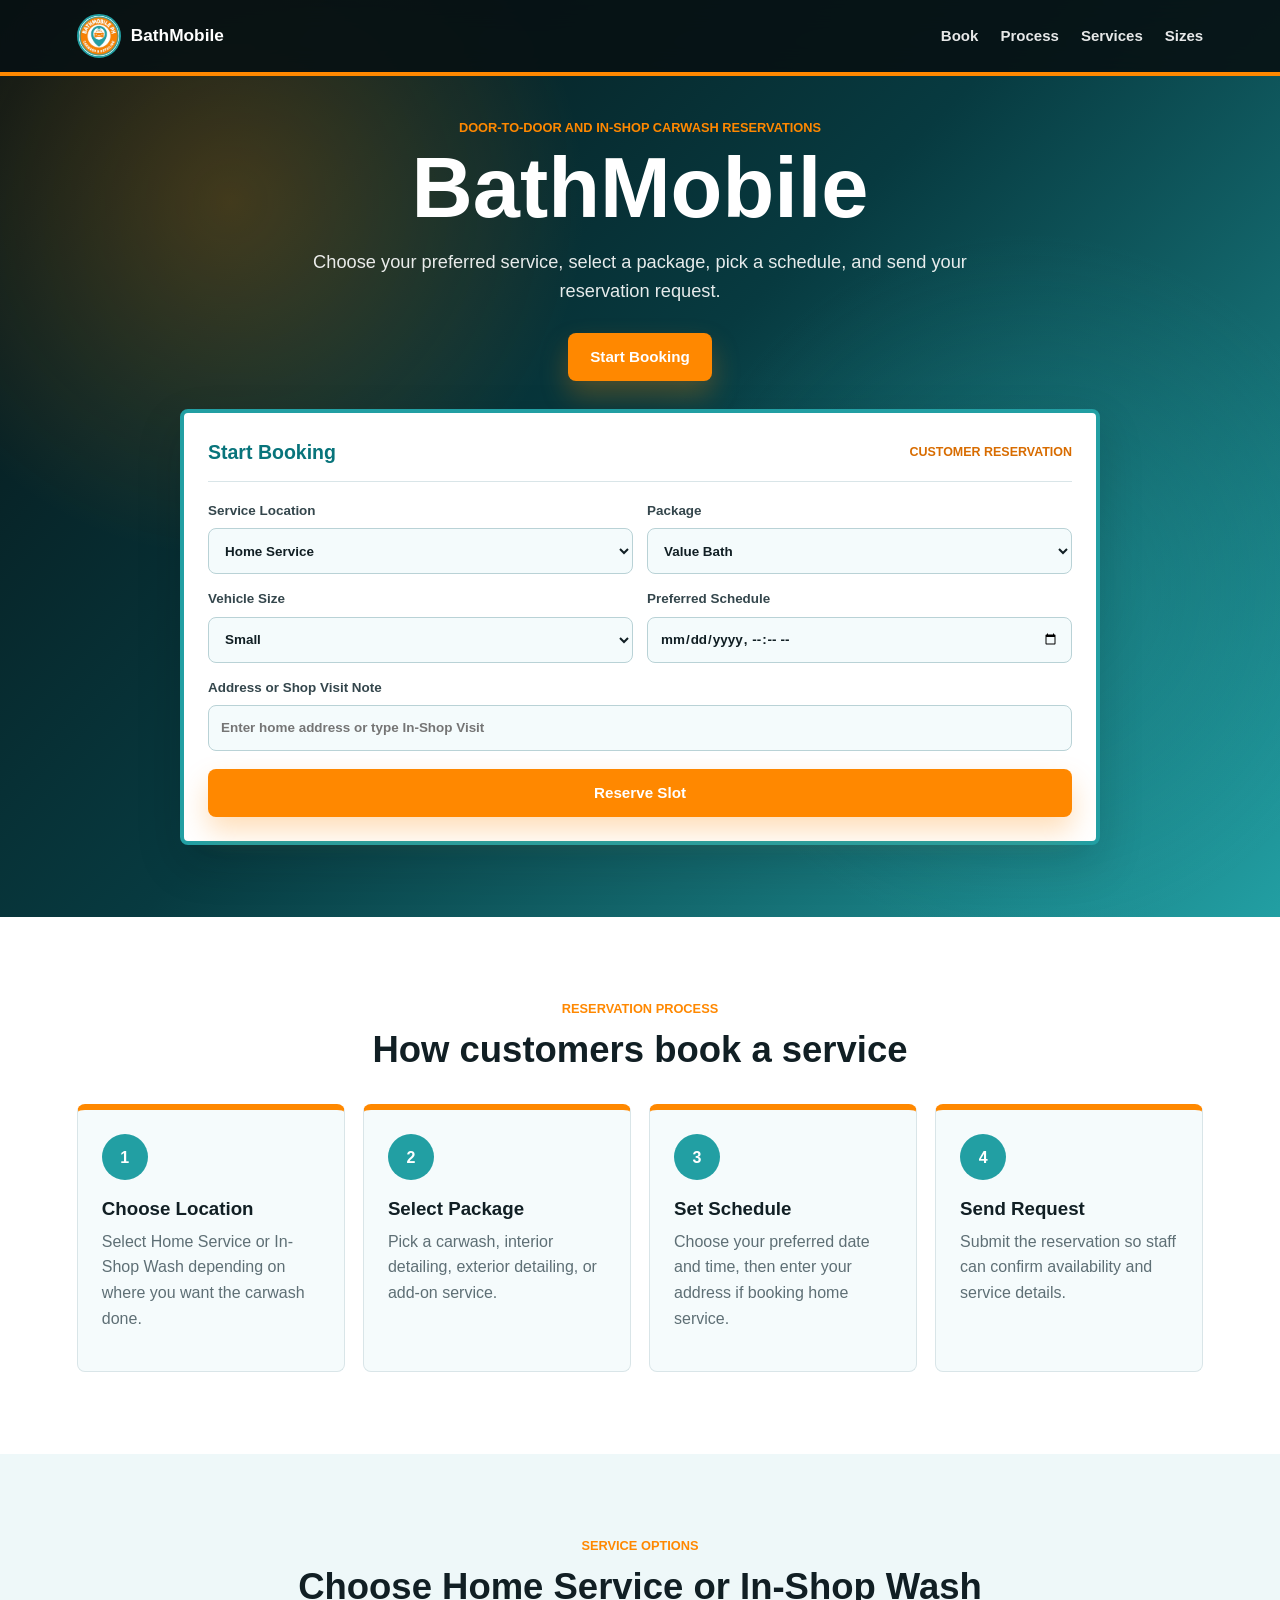
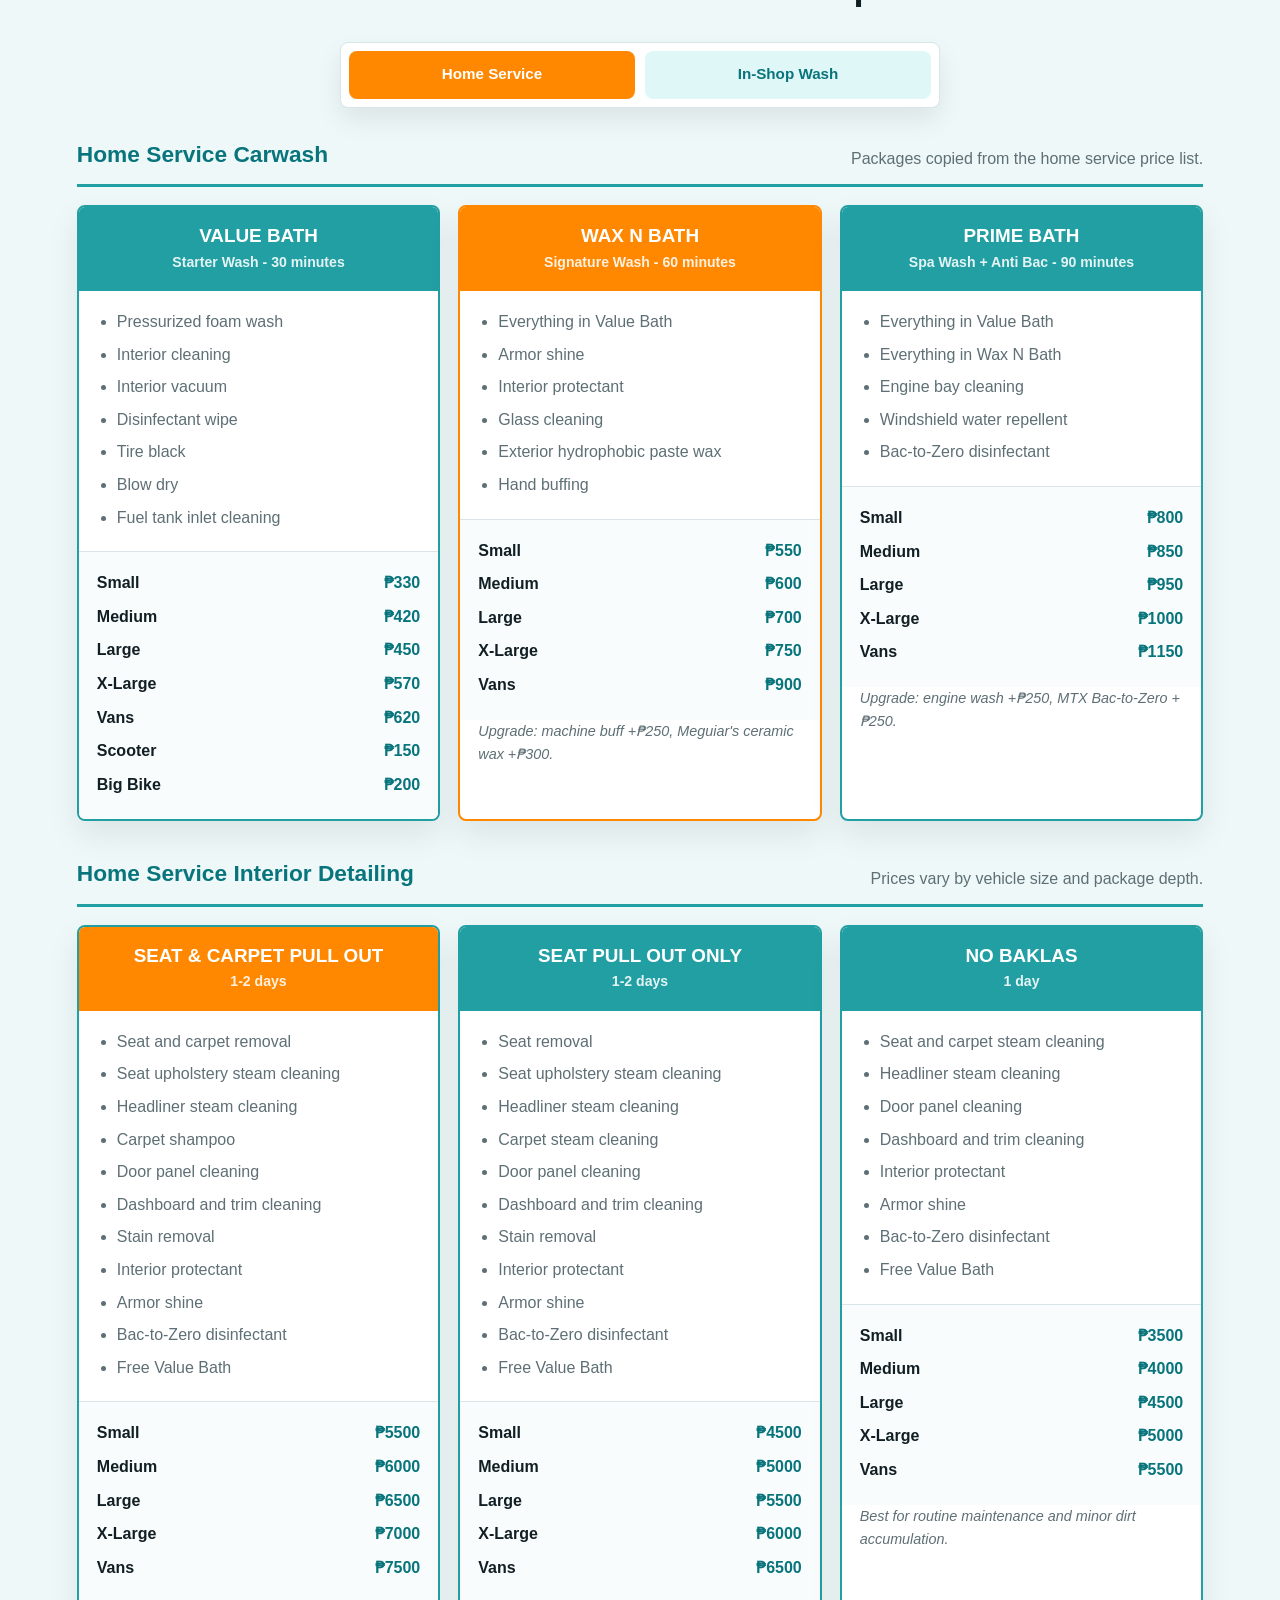
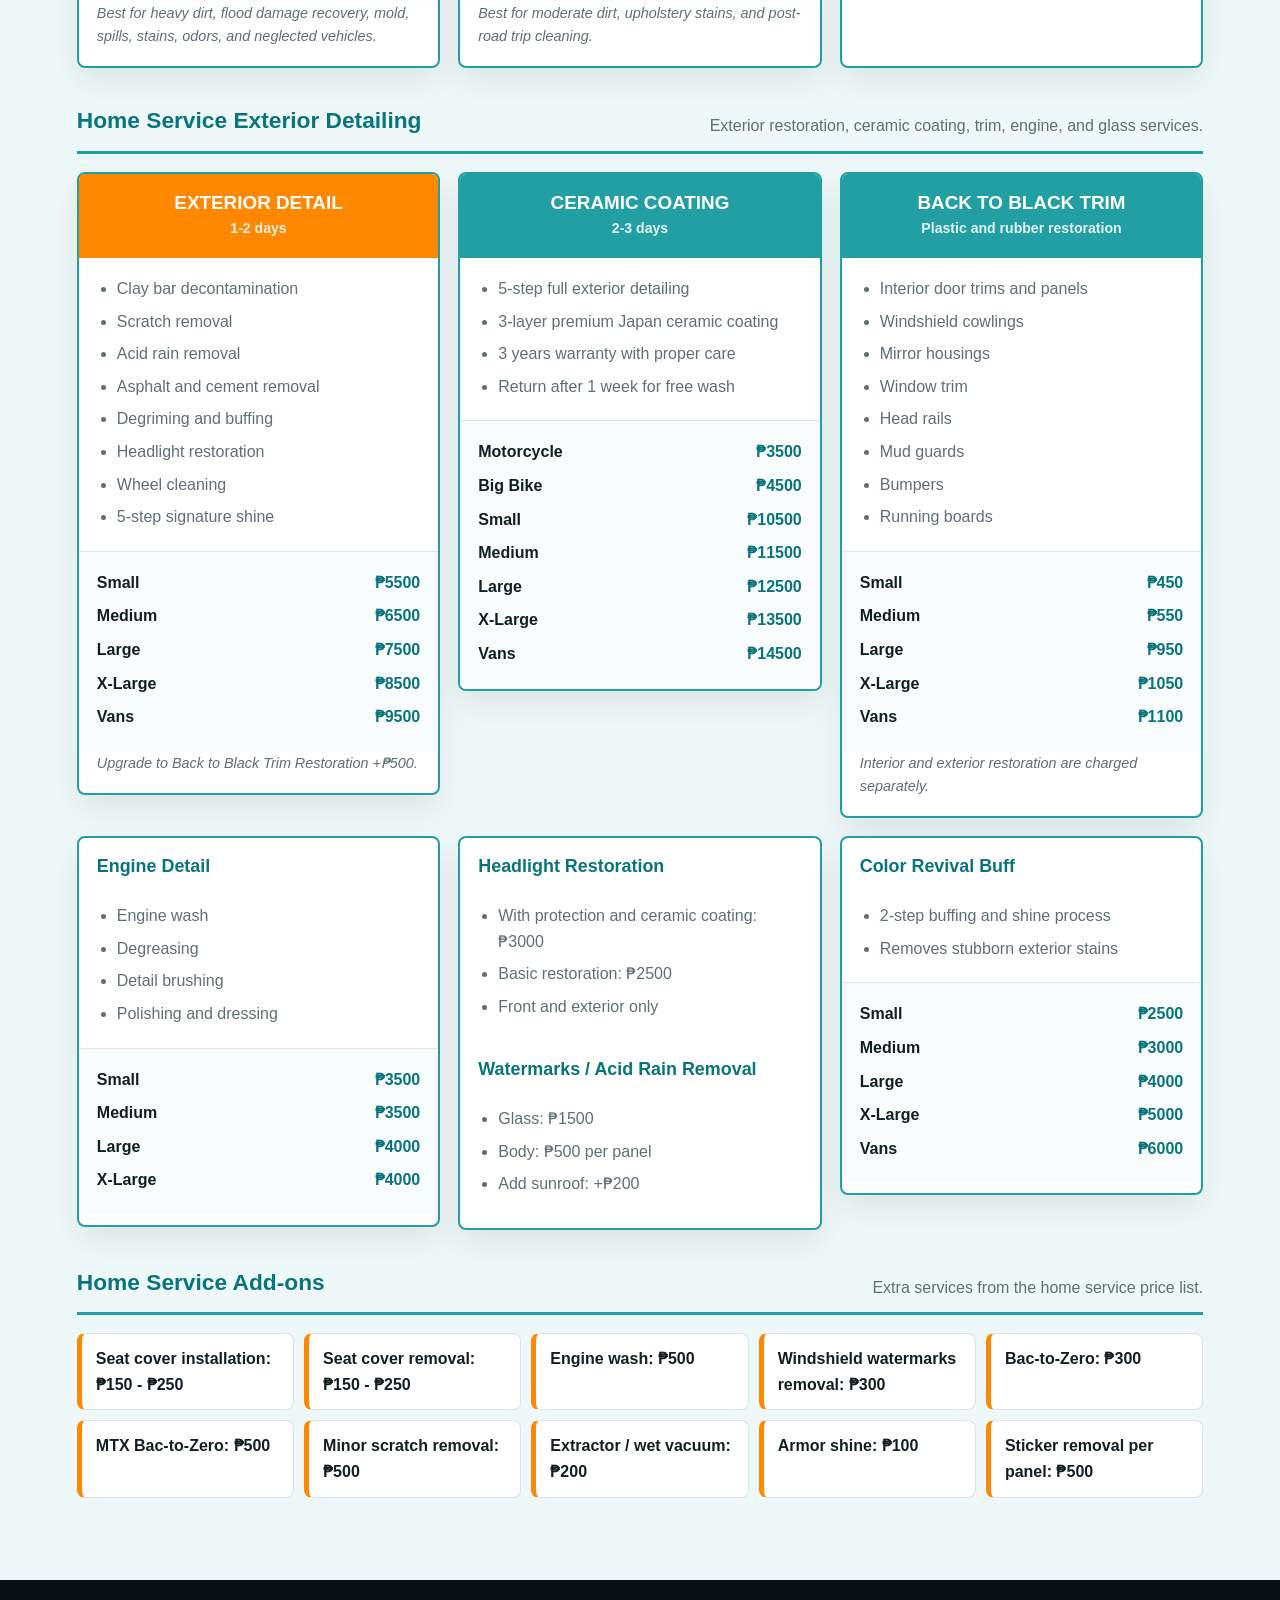
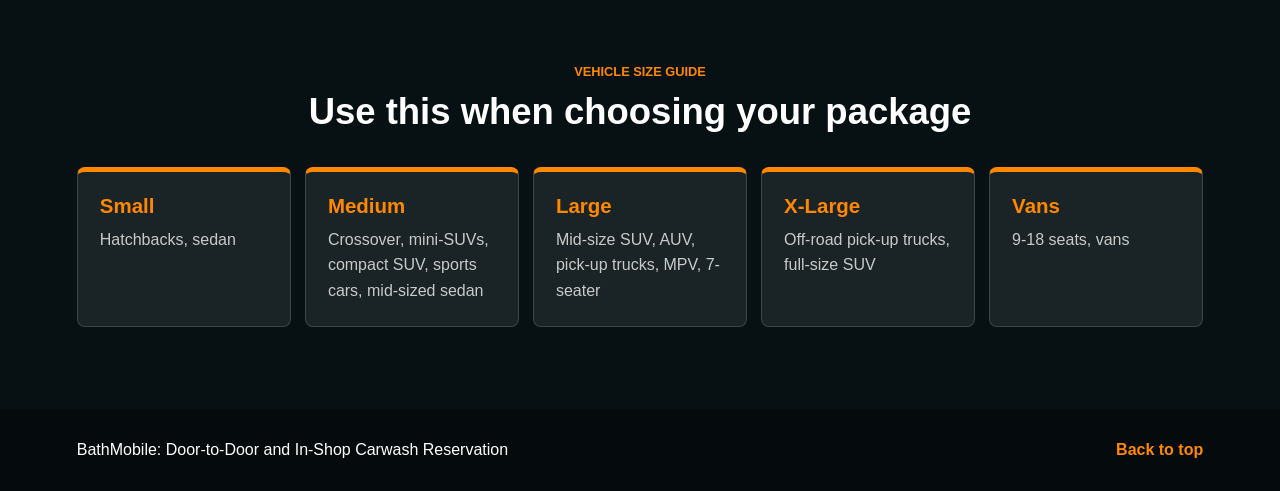
==== commit 8d359fef: "Update index.html" ====
--- a/index.html
+++ b/index.html
@@ -9,7 +9,7 @@
 <body>
   <header class="site-header">
     <a class="brand" href="#home" aria-label="BathMobile home">
-      <img class="brand-logo" src="bathmobile.logo.svg" alt="BathMobile logo">
+      <img class="brand-logo" src="bathmobile.logo.jpg" alt="BathMobile logo">
       <span>BathMobile</span>
     </a>
     <nav class="nav-links" aria-label="Main navigation">
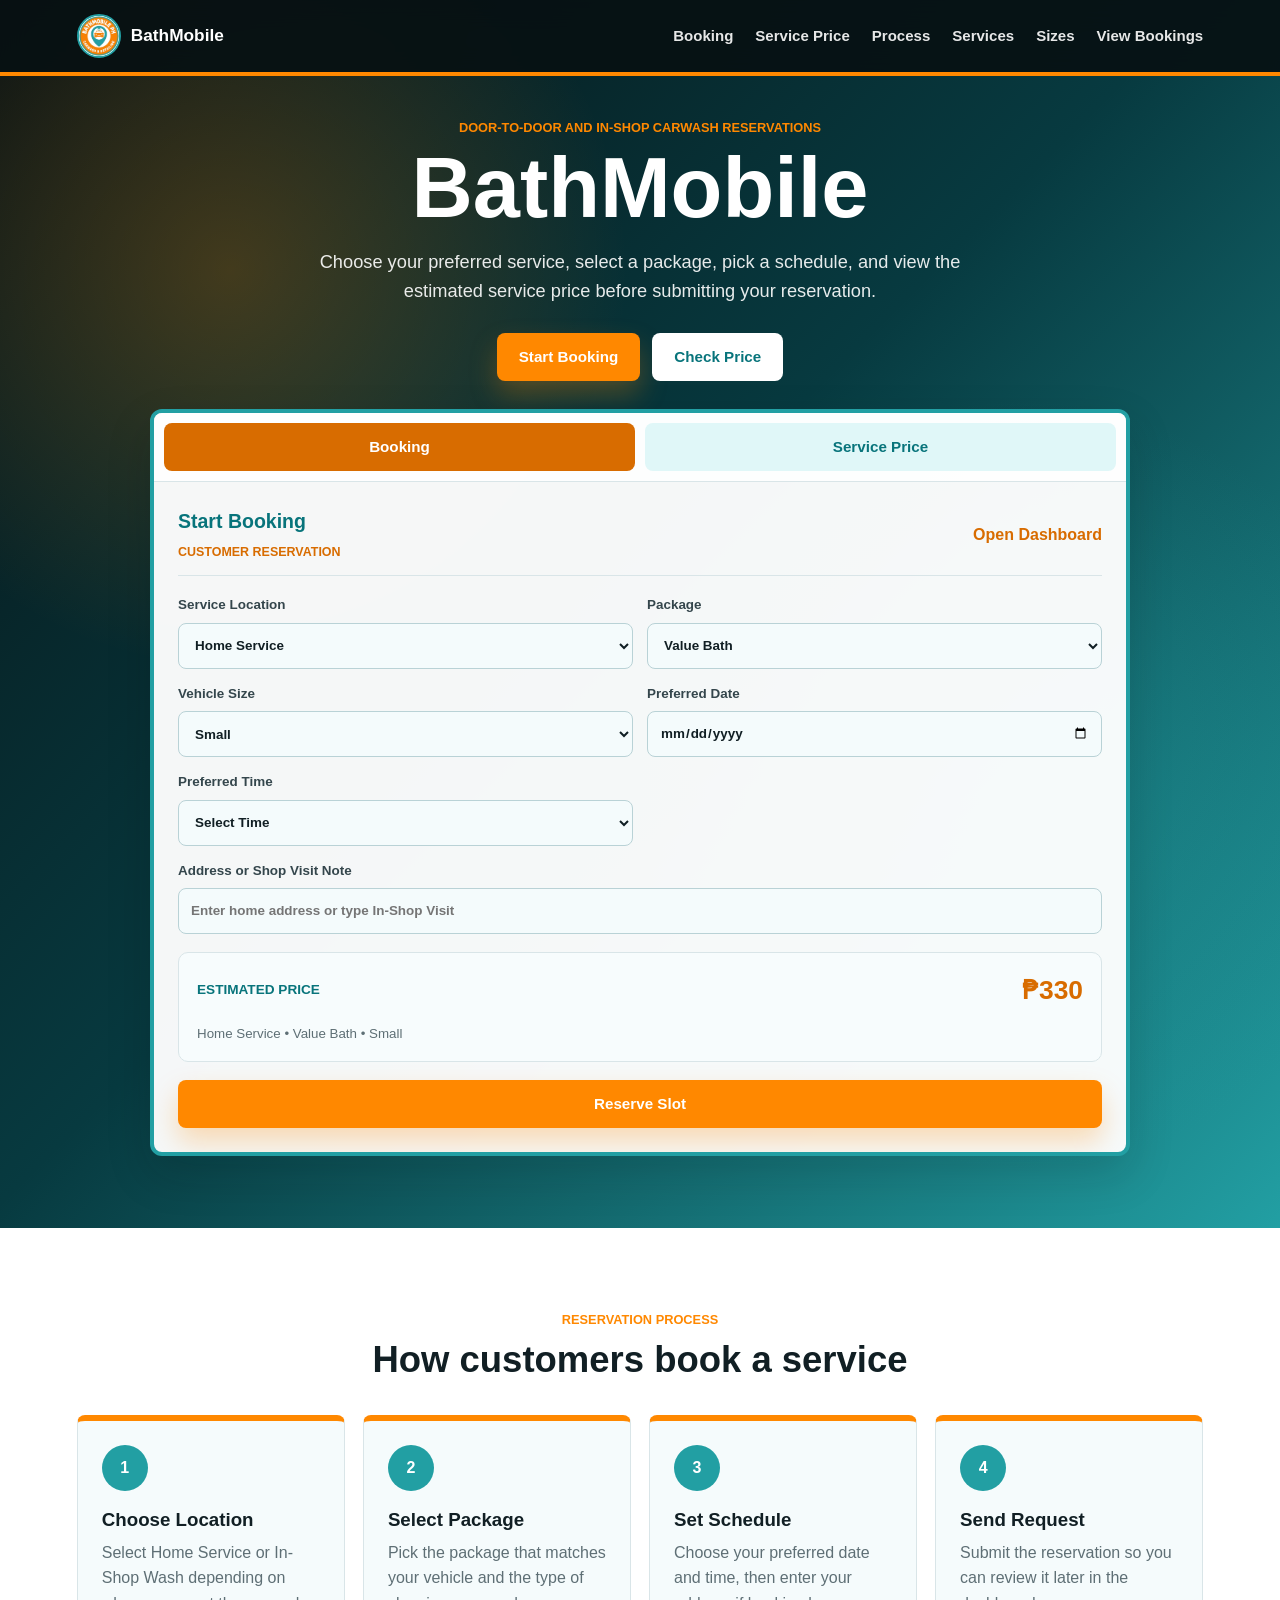
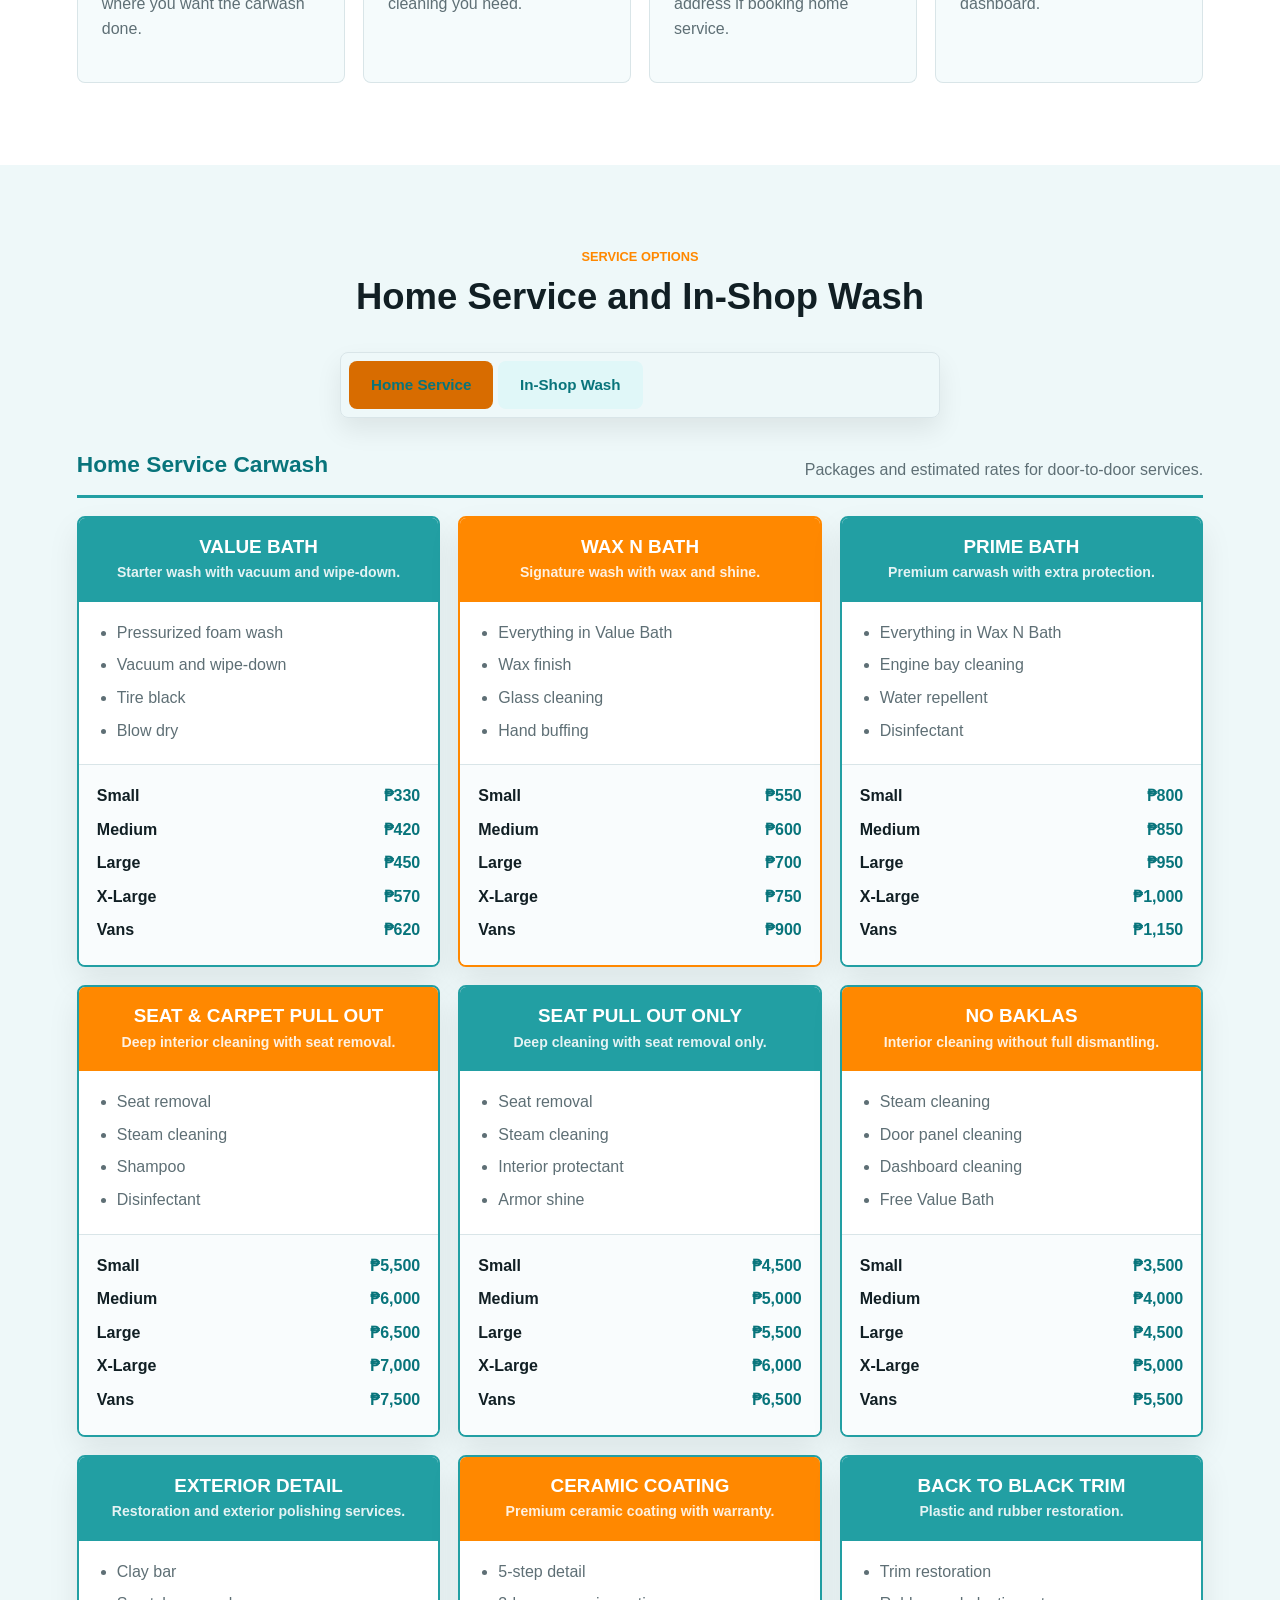
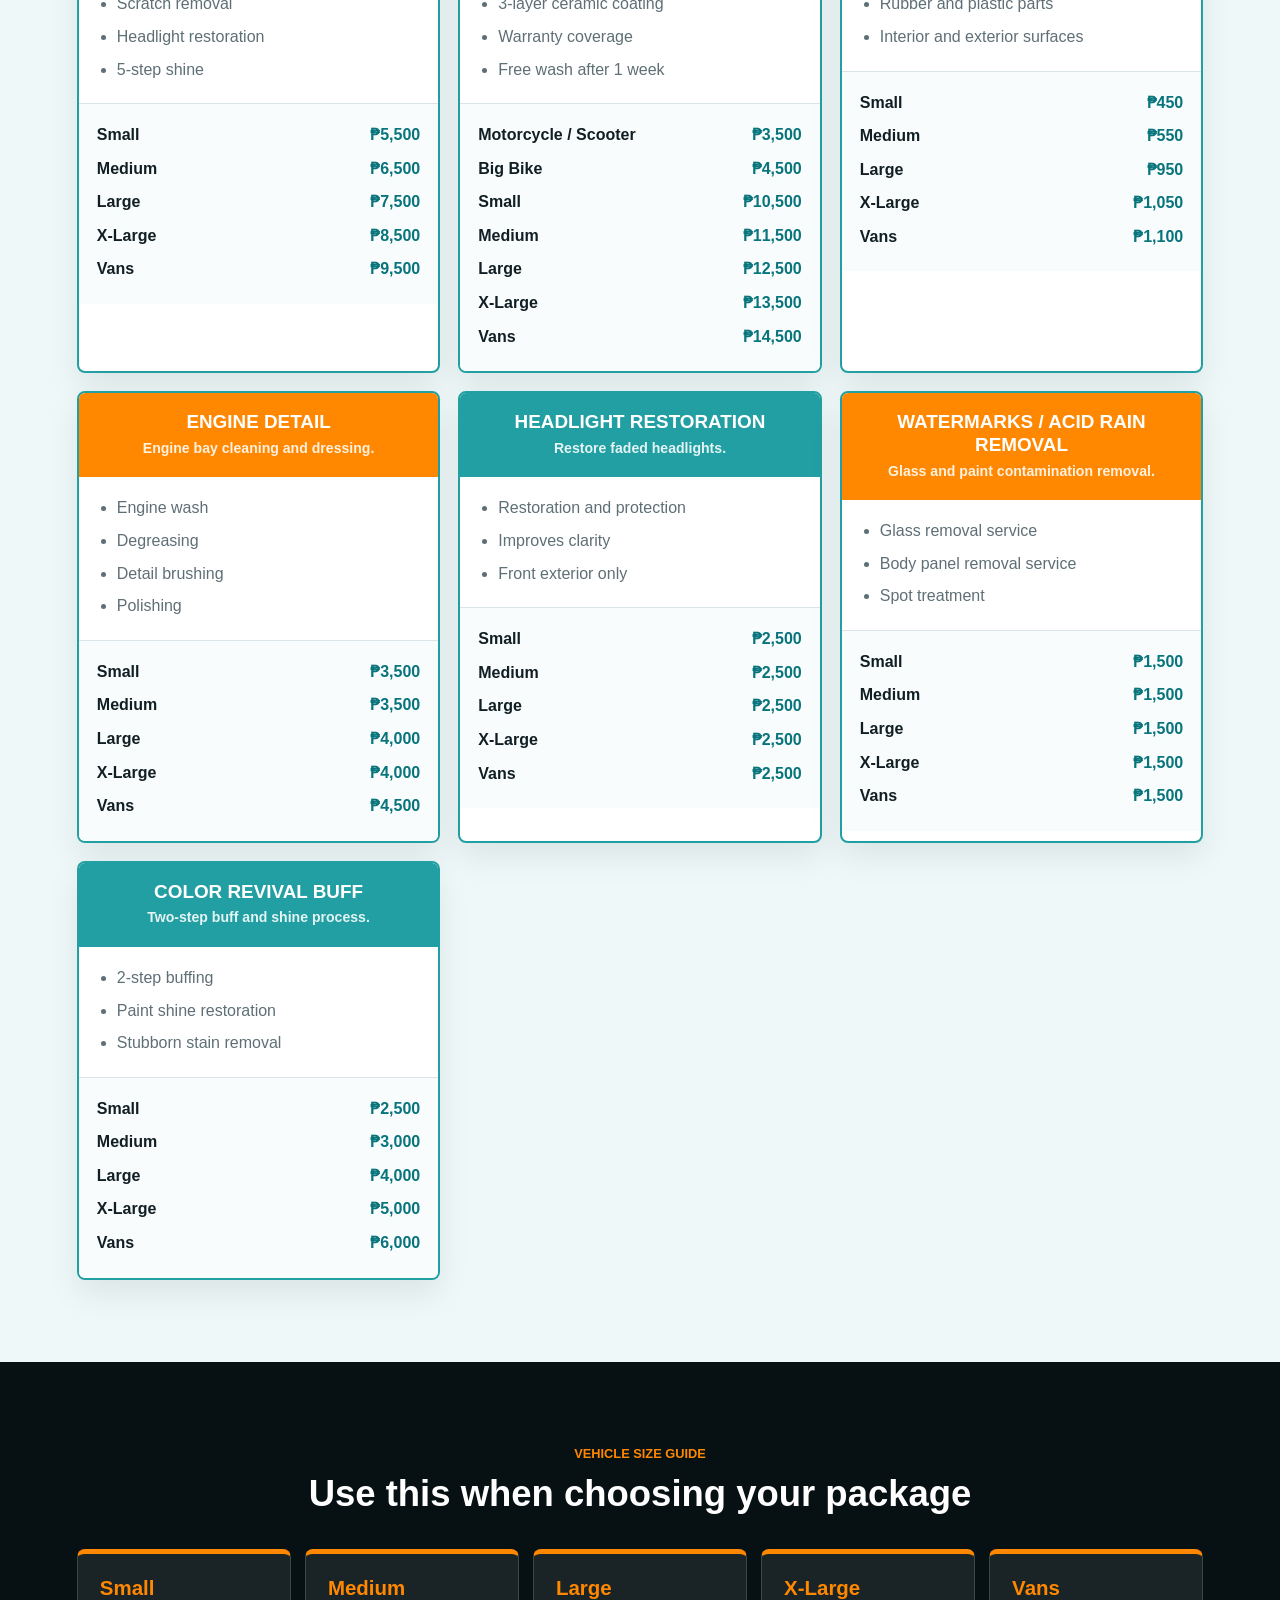
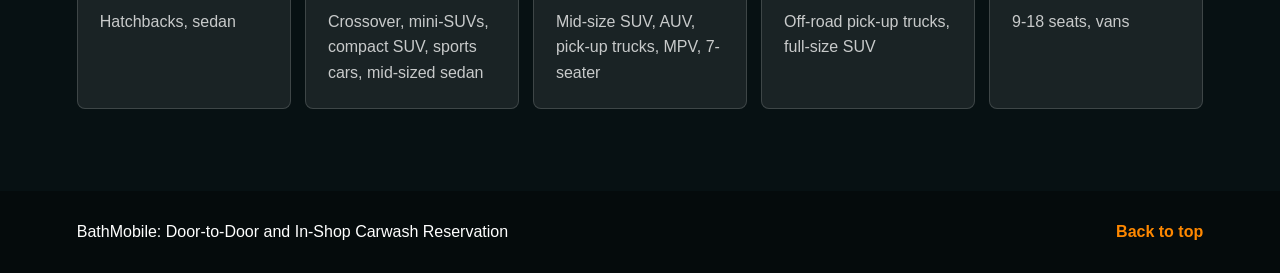
==== commit ff2369ee: "Add files via upload" ====
--- a/index.html
+++ b/index.html
@@ -6,17 +6,19 @@
   <title>BathMobile | Car Wash Reservation</title>
   <link rel="stylesheet" href="style.css">
 </head>
-<body>
+<body data-page="home">
   <header class="site-header">
     <a class="brand" href="#home" aria-label="BathMobile home">
       <img class="brand-logo" src="bathmobile.logo.jpg" alt="BathMobile logo">
       <span>BathMobile</span>
     </a>
     <nav class="nav-links" aria-label="Main navigation">
-      <a href="#booking">Book</a>
+      <a href="#booking">Booking</a>
+      <a href="#service-price">Service Price</a>
       <a href="#process">Process</a>
       <a href="#services">Services</a>
       <a href="#sizes">Sizes</a>
+      <a href="view.html">View Bookings</a>
     </nav>
   </header>
 
@@ -25,60 +27,97 @@
       <div class="hero-content">
         <p class="eyebrow">Door-to-door and in-shop carwash reservations</p>
         <h1>BathMobile</h1>
-        <p class="hero-copy">
-          Choose your preferred service, select a package, pick a schedule, and send your reservation request.
-        </p>
+        <p class="hero-copy">Choose your preferred service, select a package, pick a schedule, and view the estimated service price before submitting your reservation.</p>
         <div class="hero-actions">
           <a class="button primary" href="#booking">Start Booking</a>
-        </div>
-      </div>
-
-      <form class="booking-panel" id="booking" action="#" method="post">
-        <div class="panel-heading">
-          <p>Start Booking</p>
-          <span>Customer Reservation</span>
-        </div>
-        <div class="form-grid">
-          <label>
-            Service Location
-            <select name="service_location">
-              <option>Home Service</option>
-              <option>In-Shop Wash</option>
-            </select>
-          </label>
-          <label>
-            Package
-            <select name="package">
-              <option>Value Bath</option>
-              <option>Wax N Bath</option>
-              <option>Prime Bath</option>
-              <option>Interior Detailing</option>
-              <option>Exterior Detailing</option>
-              <option>Ceramic Coating</option>
-            </select>
-          </label>
-          <label>
-            Vehicle Size
-            <select name="vehicle_size">
-              <option>Small</option>
-              <option>Medium</option>
-              <option>Large</option>
-              <option>X-Large</option>
-              <option>Vans</option>
-              <option>Motorcycle</option>
-            </select>
-          </label>
-          <label>
-            Preferred Schedule
-            <input type="datetime-local" name="schedule">
-          </label>
-          <label class="wide-field">
-            Address or Shop Visit Note
-            <input type="text" name="address" placeholder="Enter home address or type In-Shop Visit">
-          </label>
-        </div>
-        <button type="submit">Reserve Slot</button>
-      </form>
+          <a class="button secondary" href="#service-price">Check Price</a>
+        </div>
+      </div>
+
+      <div class="booking-shell">
+        <div class="panel-tabs" role="tablist" aria-label="Booking and price tabs">
+          <button class="panel-tab active" type="button" role="tab" aria-selected="true" data-target="booking-panel">Booking</button>
+          <button class="panel-tab" type="button" role="tab" aria-selected="false" data-target="service-price-panel">Service Price</button>
+        </div>
+
+        <section class="panel active" id="booking-panel" role="tabpanel">
+          <form class="booking-form" id="booking" method="post" novalidate>
+            <div class="panel-heading">
+              <div>
+                <p>Start Booking</p>
+                <span>Customer Reservation</span>
+              </div>
+              <a class="inline-link" href="view.html">Open Dashboard</a>
+            </div>
+
+            <div class="form-grid">
+              <label>
+                Service Location
+                <select name="service_location" id="service_location" required>
+                  <option value="Home Service">Home Service</option>
+                  <option value="In-Shop Wash">In-Shop Wash</option>
+                </select>
+              </label>
+
+              <label>
+                Package
+                <select name="package" id="package" required></select>
+              </label>
+
+              <label>
+                Vehicle Size
+                <select name="vehicle_size" id="vehicle_size" required></select>
+              </label>
+
+              <label>
+                Preferred Date
+                <input type="date" name="booking_date" id="booking_date" required>
+              </label>
+
+              <label>
+                Preferred Time
+                <select name="booking_time" id="booking_time" required>
+                  <option value="">Select Time</option>
+                  <option value="07:00:00">7:00 AM</option>
+                  <option value="08:00:00">8:00 AM</option>
+                  <option value="09:00:00">9:00 AM</option>
+                  <option value="10:00:00">10:00 AM</option>
+                  <option value="11:00:00">11:00 AM</option>
+                  <option value="12:00:00">12:00 PM</option>
+                  <option value="13:00:00">1:00 PM</option>
+                  <option value="14:00:00">2:00 PM</option>
+                  <option value="15:00:00">3:00 PM</option>
+                  <option value="16:00:00">4:00 PM</option>
+                  <option value="17:00:00">5:00 PM</option>
+                </select>
+              </label>
+
+              <label class="wide-field">
+                Address or Shop Visit Note
+                <input type="text" name="address" id="address" placeholder="Enter home address or type In-Shop Visit" required>
+              </label>
+            </div>
+
+            <div class="price-preview">
+              <span>Estimated Price</span>
+              <strong id="estimated_price">₱0</strong>
+              <small id="price_hint">Select a service package and vehicle size.</small>
+            </div>
+
+            <button type="submit">Reserve Slot</button>
+          </form>
+        </section>
+
+        <section class="panel" id="service-price-panel" role="tabpanel" hidden>
+          <div class="service-price-tabs" role="tablist" aria-label="Service price categories">
+            <button class="mini-tab active" type="button" data-price-target="home-price">Home Service</button>
+            <button class="mini-tab" type="button" data-price-target="shop-price">In-Shop Wash</button>
+          </div>
+
+          <div class="price-panel active" id="home-price"></div>
+          <div class="price-panel" id="shop-price" hidden></div>
+        </section>
+      </div>
     </section>
 
     <section class="section process-section" id="process">
@@ -87,355 +126,31 @@
         <h2>How customers book a service</h2>
       </div>
       <div class="flow">
-        <article class="flow-step">
-          <span>1</span>
-          <h3>Choose Location</h3>
-          <p>Select Home Service or In-Shop Wash depending on where you want the carwash done.</p>
-        </article>
-        <article class="flow-step">
-          <span>2</span>
-          <h3>Select Package</h3>
-          <p>Pick a carwash, interior detailing, exterior detailing, or add-on service.</p>
-        </article>
-        <article class="flow-step">
-          <span>3</span>
-          <h3>Set Schedule</h3>
-          <p>Choose your preferred date and time, then enter your address if booking home service.</p>
-        </article>
-        <article class="flow-step">
-          <span>4</span>
-          <h3>Send Request</h3>
-          <p>Submit the reservation so staff can confirm availability and service details.</p>
-        </article>
+        <article class="flow-step"><span>1</span><h3>Choose Location</h3><p>Select Home Service or In-Shop Wash depending on where you want the carwash done.</p></article>
+        <article class="flow-step"><span>2</span><h3>Select Package</h3><p>Pick the package that matches your vehicle and the type of cleaning you need.</p></article>
+        <article class="flow-step"><span>3</span><h3>Set Schedule</h3><p>Choose your preferred date and time, then enter your address if booking home service.</p></article>
+        <article class="flow-step"><span>4</span><h3>Send Request</h3><p>Submit the reservation so you can review it later in the dashboard.</p></article>
       </div>
     </section>
 
     <section class="section services-section" id="services">
       <div class="section-heading centered">
         <p class="eyebrow">Service Options</p>
-        <h2>Choose Home Service or In-Shop Wash</h2>
+        <h2>Home Service and In-Shop Wash</h2>
       </div>
 
       <div class="service-tabs" role="tablist" aria-label="Service type">
-        <button class="service-tab active" type="button" role="tab" aria-selected="true" data-target="home-service-panel">
-          Home Service
-        </button>
-        <button class="service-tab" type="button" role="tab" aria-selected="false" data-target="shop-service-panel">
-          In-Shop Wash
-        </button>
+        <button class="service-tab active" type="button" data-target="home-service-panel">Home Service</button>
+        <button class="service-tab" type="button" data-target="shop-service-panel">In-Shop Wash</button>
       </div>
 
       <div class="service-panel active" id="home-service-panel" role="tabpanel">
         <div class="category-block">
           <div class="category-heading">
             <h3>Home Service Carwash</h3>
-            <p>Packages copied from the home service price list.</p>
+            <p>Packages and estimated rates for door-to-door services.</p>
           </div>
-          <div class="package-grid three-columns">
-            <article class="package-card">
-              <div class="package-header blue">
-                <h4>Value Bath</h4>
-                <p>Starter Wash - 30 minutes</p>
-              </div>
-              <ul>
-                <li>Pressurized foam wash</li>
-                <li>Interior cleaning</li>
-                <li>Interior vacuum</li>
-                <li>Disinfectant wipe</li>
-                <li>Tire black</li>
-                <li>Blow dry</li>
-                <li>Fuel tank inlet cleaning</li>
-              </ul>
-              <dl class="price-list">
-                <div><dt>Small</dt><dd>&#8369;330</dd></div>
-                <div><dt>Medium</dt><dd>&#8369;420</dd></div>
-                <div><dt>Large</dt><dd>&#8369;450</dd></div>
-                <div><dt>X-Large</dt><dd>&#8369;570</dd></div>
-                <div><dt>Vans</dt><dd>&#8369;620</dd></div>
-                <div><dt>Scooter</dt><dd>&#8369;150</dd></div>
-                <div><dt>Big Bike</dt><dd>&#8369;200</dd></div>
-              </dl>
-            </article>
-
-            <article class="package-card featured-card">
-              <div class="package-header orange">
-                <h4>Wax N Bath</h4>
-                <p>Signature Wash - 60 minutes</p>
-              </div>
-              <ul>
-                <li>Everything in Value Bath</li>
-                <li>Armor shine</li>
-                <li>Interior protectant</li>
-                <li>Glass cleaning</li>
-                <li>Exterior hydrophobic paste wax</li>
-                <li>Hand buffing</li>
-              </ul>
-              <dl class="price-list">
-                <div><dt>Small</dt><dd>&#8369;550</dd></div>
-                <div><dt>Medium</dt><dd>&#8369;600</dd></div>
-                <div><dt>Large</dt><dd>&#8369;700</dd></div>
-                <div><dt>X-Large</dt><dd>&#8369;750</dd></div>
-                <div><dt>Vans</dt><dd>&#8369;900</dd></div>
-              </dl>
-              <p class="note">Upgrade: machine buff +&#8369;250, Meguiar's ceramic wax +&#8369;300.</p>
-            </article>
-
-            <article class="package-card">
-              <div class="package-header blue">
-                <h4>Prime Bath</h4>
-                <p>Spa Wash + Anti Bac - 90 minutes</p>
-              </div>
-              <ul>
-                <li>Everything in Value Bath</li>
-                <li>Everything in Wax N Bath</li>
-                <li>Engine bay cleaning</li>
-                <li>Windshield water repellent</li>
-                <li>Bac-to-Zero disinfectant</li>
-              </ul>
-              <dl class="price-list">
-                <div><dt>Small</dt><dd>&#8369;800</dd></div>
-                <div><dt>Medium</dt><dd>&#8369;850</dd></div>
-                <div><dt>Large</dt><dd>&#8369;950</dd></div>
-                <div><dt>X-Large</dt><dd>&#8369;1000</dd></div>
-                <div><dt>Vans</dt><dd>&#8369;1150</dd></div>
-              </dl>
-              <p class="note">Upgrade: engine wash +&#8369;250, MTX Bac-to-Zero +&#8369;250.</p>
-            </article>
-          </div>
-        </div>
-
-        <div class="category-block">
-          <div class="category-heading">
-            <h3>Home Service Interior Detailing</h3>
-            <p>Prices vary by vehicle size and package depth.</p>
-          </div>
-          <div class="package-grid three-columns">
-            <article class="package-card">
-              <div class="package-header orange">
-                <h4>Seat &amp; Carpet Pull Out</h4>
-                <p>1-2 days</p>
-              </div>
-              <ul>
-                <li>Seat and carpet removal</li>
-                <li>Seat upholstery steam cleaning</li>
-                <li>Headliner steam cleaning</li>
-                <li>Carpet shampoo</li>
-                <li>Door panel cleaning</li>
-                <li>Dashboard and trim cleaning</li>
-                <li>Stain removal</li>
-                <li>Interior protectant</li>
-                <li>Armor shine</li>
-                <li>Bac-to-Zero disinfectant</li>
-                <li>Free Value Bath</li>
-              </ul>
-              <dl class="price-list">
-                <div><dt>Small</dt><dd>&#8369;5500</dd></div>
-                <div><dt>Medium</dt><dd>&#8369;6000</dd></div>
-                <div><dt>Large</dt><dd>&#8369;6500</dd></div>
-                <div><dt>X-Large</dt><dd>&#8369;7000</dd></div>
-                <div><dt>Vans</dt><dd>&#8369;7500</dd></div>
-              </dl>
-              <p class="note">Best for heavy dirt, flood damage recovery, mold, spills, stains, odors, and neglected vehicles.</p>
-            </article>
-
-            <article class="package-card">
-              <div class="package-header blue">
-                <h4>Seat Pull Out Only</h4>
-                <p>1-2 days</p>
-              </div>
-              <ul>
-                <li>Seat removal</li>
-                <li>Seat upholstery steam cleaning</li>
-                <li>Headliner steam cleaning</li>
-                <li>Carpet steam cleaning</li>
-                <li>Door panel cleaning</li>
-                <li>Dashboard and trim cleaning</li>
-                <li>Stain removal</li>
-                <li>Interior protectant</li>
-                <li>Armor shine</li>
-                <li>Bac-to-Zero disinfectant</li>
-                <li>Free Value Bath</li>
-              </ul>
-              <dl class="price-list">
-                <div><dt>Small</dt><dd>&#8369;4500</dd></div>
-                <div><dt>Medium</dt><dd>&#8369;5000</dd></div>
-                <div><dt>Large</dt><dd>&#8369;5500</dd></div>
-                <div><dt>X-Large</dt><dd>&#8369;6000</dd></div>
-                <div><dt>Vans</dt><dd>&#8369;6500</dd></div>
-              </dl>
-              <p class="note">Best for moderate dirt, upholstery stains, and post-road trip cleaning.</p>
-            </article>
-
-            <article class="package-card">
-              <div class="package-header blue">
-                <h4>No Baklas</h4>
-                <p>1 day</p>
-              </div>
-              <ul>
-                <li>Seat and carpet steam cleaning</li>
-                <li>Headliner steam cleaning</li>
-                <li>Door panel cleaning</li>
-                <li>Dashboard and trim cleaning</li>
-                <li>Interior protectant</li>
-                <li>Armor shine</li>
-                <li>Bac-to-Zero disinfectant</li>
-                <li>Free Value Bath</li>
-              </ul>
-              <dl class="price-list">
-                <div><dt>Small</dt><dd>&#8369;3500</dd></div>
-                <div><dt>Medium</dt><dd>&#8369;4000</dd></div>
-                <div><dt>Large</dt><dd>&#8369;4500</dd></div>
-                <div><dt>X-Large</dt><dd>&#8369;5000</dd></div>
-                <div><dt>Vans</dt><dd>&#8369;5500</dd></div>
-              </dl>
-              <p class="note">Best for routine maintenance and minor dirt accumulation.</p>
-            </article>
-          </div>
-        </div>
-
-        <div class="category-block">
-          <div class="category-heading">
-            <h3>Home Service Exterior Detailing</h3>
-            <p>Exterior restoration, ceramic coating, trim, engine, and glass services.</p>
-          </div>
-          <div class="package-grid three-columns compact-grid">
-            <article class="package-card">
-              <div class="package-header orange">
-                <h4>Exterior Detail</h4>
-                <p>1-2 days</p>
-              </div>
-              <ul>
-                <li>Clay bar decontamination</li>
-                <li>Scratch removal</li>
-                <li>Acid rain removal</li>
-                <li>Asphalt and cement removal</li>
-                <li>Degriming and buffing</li>
-                <li>Headlight restoration</li>
-                <li>Wheel cleaning</li>
-                <li>5-step signature shine</li>
-              </ul>
-              <dl class="price-list">
-                <div><dt>Small</dt><dd>&#8369;5500</dd></div>
-                <div><dt>Medium</dt><dd>&#8369;6500</dd></div>
-                <div><dt>Large</dt><dd>&#8369;7500</dd></div>
-                <div><dt>X-Large</dt><dd>&#8369;8500</dd></div>
-                <div><dt>Vans</dt><dd>&#8369;9500</dd></div>
-              </dl>
-              <p class="note">Upgrade to Back to Black Trim Restoration +&#8369;500.</p>
-            </article>
-
-            <article class="package-card">
-              <div class="package-header blue">
-                <h4>Ceramic Coating</h4>
-                <p>2-3 days</p>
-              </div>
-              <ul>
-                <li>5-step full exterior detailing</li>
-                <li>3-layer premium Japan ceramic coating</li>
-                <li>3 years warranty with proper care</li>
-                <li>Return after 1 week for free wash</li>
-              </ul>
-              <dl class="price-list">
-                <div><dt>Motorcycle</dt><dd>&#8369;3500</dd></div>
-                <div><dt>Big Bike</dt><dd>&#8369;4500</dd></div>
-                <div><dt>Small</dt><dd>&#8369;10500</dd></div>
-                <div><dt>Medium</dt><dd>&#8369;11500</dd></div>
-                <div><dt>Large</dt><dd>&#8369;12500</dd></div>
-                <div><dt>X-Large</dt><dd>&#8369;13500</dd></div>
-                <div><dt>Vans</dt><dd>&#8369;14500</dd></div>
-              </dl>
-            </article>
-
-            <article class="package-card">
-              <div class="package-header blue">
-                <h4>Back to Black Trim</h4>
-                <p>Plastic and rubber restoration</p>
-              </div>
-              <ul>
-                <li>Interior door trims and panels</li>
-                <li>Windshield cowlings</li>
-                <li>Mirror housings</li>
-                <li>Window trim</li>
-                <li>Head rails</li>
-                <li>Mud guards</li>
-                <li>Bumpers</li>
-                <li>Running boards</li>
-              </ul>
-              <dl class="price-list">
-                <div><dt>Small</dt><dd>&#8369;450</dd></div>
-                <div><dt>Medium</dt><dd>&#8369;550</dd></div>
-                <div><dt>Large</dt><dd>&#8369;950</dd></div>
-                <div><dt>X-Large</dt><dd>&#8369;1050</dd></div>
-                <div><dt>Vans</dt><dd>&#8369;1100</dd></div>
-              </dl>
-              <p class="note">Interior and exterior restoration are charged separately.</p>
-            </article>
-
-            <article class="package-card mini-card">
-              <h4>Engine Detail</h4>
-              <ul>
-                <li>Engine wash</li>
-                <li>Degreasing</li>
-                <li>Detail brushing</li>
-                <li>Polishing and dressing</li>
-              </ul>
-              <dl class="price-list">
-                <div><dt>Small</dt><dd>&#8369;3500</dd></div>
-                <div><dt>Medium</dt><dd>&#8369;3500</dd></div>
-                <div><dt>Large</dt><dd>&#8369;4000</dd></div>
-                <div><dt>X-Large</dt><dd>&#8369;4000</dd></div>
-              </dl>
-            </article>
-
-            <article class="package-card mini-card">
-              <h4>Headlight Restoration</h4>
-              <ul>
-                <li>With protection and ceramic coating: &#8369;3000</li>
-                <li>Basic restoration: &#8369;2500</li>
-                <li>Front and exterior only</li>
-              </ul>
-              <h4>Watermarks / Acid Rain Removal</h4>
-              <ul>
-                <li>Glass: &#8369;1500</li>
-                <li>Body: &#8369;500 per panel</li>
-                <li>Add sunroof: +&#8369;200</li>
-              </ul>
-            </article>
-
-            <article class="package-card mini-card">
-              <h4>Color Revival Buff</h4>
-              <ul>
-                <li>2-step buffing and shine process</li>
-                <li>Removes stubborn exterior stains</li>
-              </ul>
-              <dl class="price-list">
-                <div><dt>Small</dt><dd>&#8369;2500</dd></div>
-                <div><dt>Medium</dt><dd>&#8369;3000</dd></div>
-                <div><dt>Large</dt><dd>&#8369;4000</dd></div>
-                <div><dt>X-Large</dt><dd>&#8369;5000</dd></div>
-                <div><dt>Vans</dt><dd>&#8369;6000</dd></div>
-              </dl>
-            </article>
-          </div>
-        </div>
-
-        <div class="category-block">
-          <div class="category-heading">
-            <h3>Home Service Add-ons</h3>
-            <p>Extra services from the home service price list.</p>
-          </div>
-          <div class="addon-grid">
-            <span>Seat cover installation: &#8369;150 - &#8369;250</span>
-            <span>Seat cover removal: &#8369;150 - &#8369;250</span>
-            <span>Engine wash: &#8369;500</span>
-            <span>Windshield watermarks removal: &#8369;300</span>
-            <span>Bac-to-Zero: &#8369;300</span>
-            <span>MTX Bac-to-Zero: &#8369;500</span>
-            <span>Minor scratch removal: &#8369;500</span>
-            <span>Extractor / wet vacuum: &#8369;200</span>
-            <span>Armor shine: &#8369;100</span>
-            <span>Sticker removal per panel: &#8369;500</span>
-          </div>
+          <div class="package-grid three-columns" id="home-service-packages"></div>
         </div>
       </div>
 
@@ -443,201 +158,9 @@
         <div class="category-block">
           <div class="category-heading">
             <h3>In-Shop Carwash</h3>
-            <p>Packages copied from the shop carwash price list.</p>
+            <p>Packages and estimated rates for in-shop services.</p>
           </div>
-          <div class="package-grid four-columns">
-            <article class="package-card">
-              <div class="package-header gray">
-                <h4>Motorcycle Bath</h4>
-                <p>Motorcycle wash</p>
-              </div>
-              <ul>
-                <li>Pressurized foam wash</li>
-                <li>Tire black</li>
-                <li>Blow dry</li>
-              </ul>
-              <dl class="price-list">
-                <div><dt>Scooters, Underbone</dt><dd>&#8369;100</dd></div>
-                <div><dt>Big Bikes</dt><dd>&#8369;150</dd></div>
-              </dl>
-              <p class="note">Upgrade to Wax &amp; Armor Shine +&#8369;50.</p>
-            </article>
-
-            <article class="package-card">
-              <div class="package-header blue">
-                <h4>Value Bath</h4>
-                <p>Starter Wash</p>
-              </div>
-              <ul>
-                <li>Pressurized foam wash</li>
-                <li>Disinfectant wipe</li>
-                <li>Interior vacuum</li>
-                <li>Tire black</li>
-                <li>Blow dry</li>
-              </ul>
-              <dl class="price-list">
-                <div><dt>Small</dt><dd>&#8369;180</dd></div>
-                <div><dt>Medium</dt><dd>&#8369;200</dd></div>
-                <div><dt>Large</dt><dd>&#8369;250</dd></div>
-                <div><dt>X-Large</dt><dd>&#8369;300</dd></div>
-                <div><dt>Vans</dt><dd>&#8369;350</dd></div>
-              </dl>
-            </article>
-
-            <article class="package-card featured-card">
-              <div class="package-header orange">
-                <h4>Wax N Bath</h4>
-                <p>Signature Wash - 60 minutes</p>
-              </div>
-              <ul>
-                <li>Everything in Value Bath</li>
-                <li>Armor shine</li>
-                <li>Interior protectant</li>
-                <li>Glass cleaning</li>
-                <li>Exterior hydrophobic paste wax</li>
-                <li>Hand buffing</li>
-              </ul>
-              <dl class="price-list">
-                <div><dt>Small</dt><dd>&#8369;450</dd></div>
-                <div><dt>Medium</dt><dd>&#8369;500</dd></div>
-                <div><dt>Large</dt><dd>&#8369;600</dd></div>
-                <div><dt>X-Large</dt><dd>&#8369;650</dd></div>
-                <div><dt>Vans</dt><dd>&#8369;800</dd></div>
-              </dl>
-              <p class="note">Upgrade: machine buff +&#8369;250, Meguiar's ceramic wax +&#8369;300.</p>
-            </article>
-
-            <article class="package-card">
-              <div class="package-header blue">
-                <h4>Prime Bath</h4>
-                <p>Spa Wash + Anti Bac - 90 minutes</p>
-              </div>
-              <ul>
-                <li>Everything in Value Bath</li>
-                <li>Everything in Wax N Bath</li>
-                <li>Engine bay cleaning</li>
-                <li>Windshield water repellent</li>
-                <li>Bac-to-Zero disinfectant</li>
-              </ul>
-              <dl class="price-list">
-                <div><dt>Small</dt><dd>&#8369;600</dd></div>
-                <div><dt>Medium</dt><dd>&#8369;650</dd></div>
-                <div><dt>Large</dt><dd>&#8369;750</dd></div>
-                <div><dt>X-Large</dt><dd>&#8369;800</dd></div>
-                <div><dt>Vans</dt><dd>&#8369;950</dd></div>
-              </dl>
-              <p class="note">Upgrade: engine wash +&#8369;250, MTX Bac-to-Zero +&#8369;250.</p>
-            </article>
-          </div>
-        </div>
-
-        <div class="category-block">
-          <div class="category-heading">
-            <h3>In-Shop Interior Detailing</h3>
-            <p>Interior detailing rates for customers visiting the shop.</p>
-          </div>
-          <div class="package-grid three-columns">
-            <article class="package-card">
-              <div class="package-header orange">
-                <h4>Seat &amp; Carpet Pull Out</h4>
-                <p>1-2 days</p>
-              </div>
-              <ul>
-                <li>Seat and carpet removal</li>
-                <li>Seat upholstery steam cleaning</li>
-                <li>Headliner steam cleaning</li>
-                <li>Carpet shampoo</li>
-                <li>Door panel cleaning</li>
-                <li>Dashboard and trim cleaning</li>
-                <li>Stain removal</li>
-                <li>Interior protectant</li>
-                <li>Armor shine</li>
-                <li>Bac-to-Zero disinfectant</li>
-                <li>Free Value Bath</li>
-              </ul>
-              <dl class="price-list">
-                <div><dt>Small</dt><dd>&#8369;4500</dd></div>
-                <div><dt>Medium</dt><dd>&#8369;5000</dd></div>
-                <div><dt>Large</dt><dd>&#8369;5500</dd></div>
-                <div><dt>X-Large</dt><dd>&#8369;6000</dd></div>
-                <div><dt>Vans</dt><dd>&#8369;6500</dd></div>
-              </dl>
-              <p class="note">Best for heavy dirt and deep restoration needs.</p>
-            </article>
-
-            <article class="package-card">
-              <div class="package-header blue">
-                <h4>Seat Pull Out Only</h4>
-                <p>1-2 days</p>
-              </div>
-              <ul>
-                <li>Seat removal</li>
-                <li>Seat upholstery steam cleaning</li>
-                <li>Headliner steam cleaning</li>
-                <li>Carpet steam cleaning</li>
-                <li>Door panel cleaning</li>
-                <li>Dashboard and trim cleaning</li>
-                <li>Stain removal</li>
-                <li>Interior protectant</li>
-                <li>Armor shine</li>
-                <li>Bac-to-Zero disinfectant</li>
-                <li>Free Value Bath</li>
-              </ul>
-              <dl class="price-list">
-                <div><dt>Small</dt><dd>&#8369;3500</dd></div>
-                <div><dt>Medium</dt><dd>&#8369;4000</dd></div>
-                <div><dt>Large</dt><dd>&#8369;4500</dd></div>
-                <div><dt>X-Large</dt><dd>&#8369;5000</dd></div>
-                <div><dt>Vans</dt><dd>&#8369;5500</dd></div>
-              </dl>
-              <p class="note">Best for moderate dirt and upholstery stains.</p>
-            </article>
-
-            <article class="package-card">
-              <div class="package-header blue">
-                <h4>No Baklas</h4>
-                <p>1 day</p>
-              </div>
-              <ul>
-                <li>Seat and carpet steam cleaning</li>
-                <li>Headliner steam cleaning</li>
-                <li>Door panel cleaning</li>
-                <li>Dashboard and trim cleaning</li>
-                <li>Interior protectant</li>
-                <li>Armor shine</li>
-                <li>Bac-to-Zero disinfectant</li>
-                <li>Free Value Bath</li>
-              </ul>
-              <dl class="price-list">
-                <div><dt>Small</dt><dd>&#8369;2500</dd></div>
-                <div><dt>Medium</dt><dd>&#8369;3000</dd></div>
-                <div><dt>Large</dt><dd>&#8369;3500</dd></div>
-                <div><dt>X-Large</dt><dd>&#8369;4000</dd></div>
-                <div><dt>Vans</dt><dd>&#8369;4500</dd></div>
-              </dl>
-              <p class="note">Best for surface-level cleaning and routine maintenance.</p>
-            </article>
-          </div>
-        </div>
-
-        <div class="category-block">
-          <div class="category-heading">
-            <h3>In-Shop Other Services and Add-ons</h3>
-            <p>Additional services listed on the in-shop price image.</p>
-          </div>
-          <div class="addon-grid">
-            <span>Vacuum only: &#8369;130 - &#8369;300</span>
-            <span>Exterior wash only: &#8369;130 - &#8369;300</span>
-            <span>Seat cover install/removal: &#8369;150 - &#8369;250</span>
-            <span>Engine wash: &#8369;500</span>
-            <span>Windshield watermarks removal: &#8369;300</span>
-            <span>Bac-to-Zero: &#8369;300</span>
-            <span>MTX Bac-to-Zero: &#8369;500</span>
-            <span>Minor scratch removal: &#8369;500</span>
-            <span>Extractor / wet vacuum: &#8369;200</span>
-            <span>Armor shine: &#8369;100</span>
-            <span>Sticker removal per panel: &#8369;500</span>
-          </div>
+          <div class="package-grid three-columns" id="shop-service-packages"></div>
         </div>
       </div>
     </section>
@@ -648,26 +171,11 @@
         <h2>Use this when choosing your package</h2>
       </div>
       <div class="size-grid">
-        <article>
-          <h3>Small</h3>
-          <p>Hatchbacks, sedan</p>
-        </article>
-        <article>
-          <h3>Medium</h3>
-          <p>Crossover, mini-SUVs, compact SUV, sports cars, mid-sized sedan</p>
-        </article>
-        <article>
-          <h3>Large</h3>
-          <p>Mid-size SUV, AUV, pick-up trucks, MPV, 7-seater</p>
-        </article>
-        <article>
-          <h3>X-Large</h3>
-          <p>Off-road pick-up trucks, full-size SUV</p>
-        </article>
-        <article>
-          <h3>Vans</h3>
-          <p>9-18 seats, vans</p>
-        </article>
+        <article><h3>Small</h3><p>Hatchbacks, sedan</p></article>
+        <article><h3>Medium</h3><p>Crossover, mini-SUVs, compact SUV, sports cars, mid-sized sedan</p></article>
+        <article><h3>Large</h3><p>Mid-size SUV, AUV, pick-up trucks, MPV, 7-seater</p></article>
+        <article><h3>X-Large</h3><p>Off-road pick-up trucks, full-size SUV</p></article>
+        <article><h3>Vans</h3><p>9-18 seats, vans</p></article>
       </div>
     </section>
   </main>
@@ -677,27 +185,18 @@
     <a href="#home">Back to top</a>
   </footer>
 
-  <script>
-    const serviceTabs = document.querySelectorAll(".service-tab");
-    const servicePanels = document.querySelectorAll(".service-panel");
-
-    serviceTabs.forEach((tab) => {
-      tab.addEventListener("click", () => {
-        const targetId = tab.dataset.target;
-
-        serviceTabs.forEach((item) => {
-          const isActive = item === tab;
-          item.classList.toggle("active", isActive);
-          item.setAttribute("aria-selected", String(isActive));
-        });
-
-        servicePanels.forEach((panel) => {
-          const isActive = panel.id === targetId;
-          panel.classList.toggle("active", isActive);
-          panel.hidden = !isActive;
-        });
-      });
-    });
-  </script>
+  <template id="package-card-template">
+    <article class="package-card">
+      <div class="package-header">
+        <h4></h4>
+        <p></p>
+      </div>
+      <ul></ul>
+      <dl class="price-list"></dl>
+      <p class="note"></p>
+    </article>
+  </template>
+
+  <script src="script.js"></script>
 </body>
 </html>
--- a/style.css
+++ b/style.css
@@ -14,14 +14,8 @@
   --shadow: 0 18px 45px rgba(7, 17, 19, 0.16);
 }
 
-* {
-  box-sizing: border-box;
-}
-
-html {
-  scroll-behavior: smooth;
-}
-
+* { box-sizing: border-box; }
+html { scroll-behavior: smooth; }
 body {
   margin: 0;
   color: var(--ink);
@@ -29,69 +23,33 @@
   font-family: Arial, Helvetica, sans-serif;
   line-height: 1.6;
 }
-
-a {
-  color: inherit;
-  text-decoration: none;
-}
-
-button,
-input,
-select {
-  font: inherit;
-}
+a { color: inherit; text-decoration: none; }
+button, input, select { font: inherit; }
 
 .site-header {
   position: fixed;
   z-index: 20;
-  top: 0;
-  left: 0;
-  right: 0;
+  top: 0; left: 0; right: 0;
   display: flex;
   align-items: center;
   justify-content: space-between;
   gap: 24px;
   padding: 14px 6%;
   color: var(--white);
-  background: rgba(7, 17, 19, 0.9);
+  background: rgba(7, 17, 19, 0.92);
   border-bottom: 4px solid var(--orange);
   backdrop-filter: blur(14px);
 }
-
-.brand {
-  display: inline-flex;
-  align-items: center;
-  gap: 10px;
-  font-size: 1.08rem;
-  font-weight: 900;
-}
-
+.brand { display: inline-flex; align-items: center; gap: 10px; font-size: 1.08rem; font-weight: 900; }
 .brand-logo {
-  width: 44px;
-  height: 44px;
-  object-fit: contain;
+  width: 44px; height: 44px; object-fit: contain;
   background: var(--white);
   border: 2px solid var(--blue);
   border-radius: 50%;
 }
-
-.nav-links {
-  display: flex;
-  align-items: center;
-  gap: 22px;
-  font-size: 0.94rem;
-  font-weight: 800;
-}
-
-.nav-links a {
-  opacity: 0.9;
-}
-
-.nav-links a:hover,
-.nav-links a:focus-visible {
-  color: var(--orange);
-  opacity: 1;
-}
+.nav-links { display: flex; align-items: center; gap: 22px; font-size: 0.94rem; font-weight: 800; flex-wrap: wrap; }
+.nav-links a { opacity: 0.9; }
+.nav-links a:hover, .nav-links a:focus-visible { color: var(--orange); opacity: 1; }
 
 .hero {
   min-height: 100vh;
@@ -106,581 +64,261 @@
     radial-gradient(circle at 80% 64%, rgba(34, 159, 163, 0.28), transparent 30%),
     linear-gradient(135deg, #071113 0%, #073a40 48%, #229fa3 100%);
 }
-
-.hero-content {
-  max-width: 840px;
-}
-
+.hero-content { max-width: 840px; }
 .eyebrow {
   margin: 0 0 10px;
   color: var(--orange);
   font-size: 0.8rem;
   font-weight: 900;
-  letter-spacing: 0;
   text-transform: uppercase;
 }
-
-h1,
-h2,
-h3,
-h4,
-p {
-  margin-top: 0;
-}
-
-h1 {
-  margin-bottom: 18px;
-  font-size: 5.3rem;
-  line-height: 0.95;
-  letter-spacing: 0;
-}
-
-.hero-copy {
-  max-width: 700px;
-  margin: 0 auto 28px;
-  color: rgba(255, 255, 255, 0.9);
-  font-size: 1.14rem;
-}
-
-.hero-actions {
-  display: flex;
-  justify-content: center;
-  gap: 12px;
-}
-
-.button,
-.booking-panel button,
-.service-tab {
-  display: inline-flex;
-  align-items: center;
-  justify-content: center;
-  min-height: 48px;
-  padding: 0 22px;
-  border: 0;
-  border-radius: 8px;
-  font-size: 0.95rem;
-  font-weight: 900;
-  cursor: pointer;
-}
-
-.button.primary,
-.booking-panel button {
-  color: var(--white);
-  background: var(--orange);
-  box-shadow: 0 14px 28px rgba(255, 136, 0, 0.28);
-}
-
-.button.primary:hover,
-.booking-panel button:hover {
-  background: var(--orange-dark);
-}
-
-.booking-panel {
-  width: min(920px, 100%);
-  display: grid;
-  gap: 18px;
-  padding: 24px;
+h1, h2, h3, h4, p { margin-top: 0; }
+h1 { margin-bottom: 18px; font-size: 5.3rem; line-height: 0.95; }
+.hero-copy { max-width: 720px; margin: 0 auto 28px; color: rgba(255,255,255,0.9); font-size: 1.14rem; }
+.hero-actions { display: flex; justify-content: center; gap: 12px; flex-wrap: wrap; }
+.button, .booking-form button, .service-tab, .panel-tab, .mini-tab, .action-btn, .tab-btn {
+  display: inline-flex; align-items: center; justify-content: center;
+  min-height: 48px; padding: 0 22px; border: 0; border-radius: 8px;
+  font-size: 0.95rem; font-weight: 900; cursor: pointer;
+}
+.button.primary, .booking-form button { color: var(--white); background: var(--orange); box-shadow: 0 14px 28px rgba(255, 136, 0, 0.28); }
+.button.primary:hover, .booking-form button:hover, .action-btn.cancel:hover, .tab-btn.active, .service-tab.active, .mini-tab.active, .panel-tab.active { background: var(--orange-dark); }
+.button.secondary { color: var(--blue-dark); background: var(--white); }
+
+.booking-shell {
+  width: min(980px, 100%);
+  background: rgba(255,255,255,0.96);
+  border: 4px solid var(--blue);
+  border-radius: 12px;
+  box-shadow: var(--shadow);
+  overflow: hidden;
   color: var(--ink);
   text-align: left;
-  background: var(--white);
-  border: 4px solid var(--blue);
-  border-radius: 8px;
-  box-shadow: var(--shadow);
-}
-
+}
+.panel-tabs, .service-price-tabs, .tabs {
+  display: grid;
+  gap: 10px;
+  padding: 10px;
+  background: rgba(255,255,255,0.85);
+}
+.panel-tabs { grid-template-columns: repeat(2, 1fr); border-bottom: 1px solid var(--line); }
+.panel-tab { color: var(--blue-dark); background: var(--blue-soft); }
+.panel-tab.active { color: var(--white); }
+.panel { display: none; padding: 24px; }
+.panel.active { display: block; }
+.booking-form { display: grid; gap: 18px; }
 .panel-heading {
-  display: flex;
-  align-items: center;
-  justify-content: space-between;
-  gap: 16px;
-  padding-bottom: 12px;
-  border-bottom: 1px solid var(--line);
-}
-
-.panel-heading p {
-  margin: 0;
-  color: var(--blue-dark);
-  font-size: 1.22rem;
-  font-weight: 900;
-}
-
-.panel-heading span {
-  color: var(--orange-dark);
-  font-size: 0.78rem;
-  font-weight: 900;
-  text-transform: uppercase;
-}
-
-.form-grid {
-  display: grid;
-  grid-template-columns: repeat(2, minmax(0, 1fr));
-  gap: 14px;
-}
-
-.wide-field {
-  grid-column: 1 / -1;
-}
-
-label {
-  display: grid;
-  gap: 7px;
-  color: #34464c;
-  font-size: 0.84rem;
-  font-weight: 900;
-}
-
-input,
-select {
-  width: 100%;
-  min-height: 46px;
-  padding: 10px 12px;
-  color: var(--ink);
-  background: #f4fbfc;
-  border: 1px solid #b9d2d6;
-  border-radius: 8px;
-}
-
-input:focus,
-select:focus,
-.button:focus-visible,
-button:focus-visible {
-  outline: 3px solid rgba(255, 136, 0, 0.45);
-  outline-offset: 2px;
-}
-
-.section {
-  padding: 82px 6%;
-}
-
-.section-heading {
-  max-width: 760px;
-  margin-bottom: 34px;
-}
-
-.section-heading.centered {
-  margin-left: auto;
-  margin-right: auto;
-  text-align: center;
-}
-
-.section-heading h2 {
-  margin-bottom: 0;
-  color: var(--ink);
-  font-size: 2.28rem;
-  line-height: 1.12;
-  letter-spacing: 0;
-}
-
-.process-section {
-  background: var(--white);
-}
-
-.flow {
-  display: grid;
-  grid-template-columns: repeat(4, minmax(0, 1fr));
-  gap: 18px;
-}
-
+  display: flex; align-items: center; justify-content: space-between; gap: 16px;
+  padding-bottom: 12px; border-bottom: 1px solid var(--line);
+}
+.panel-heading p { margin: 0; color: var(--blue-dark); font-size: 1.22rem; font-weight: 900; }
+.panel-heading span { color: var(--orange-dark); font-size: 0.78rem; font-weight: 900; text-transform: uppercase; }
+.inline-link { color: var(--orange-dark); font-weight: 900; }
+.form-grid { display: grid; grid-template-columns: repeat(2, minmax(0, 1fr)); gap: 14px; }
+.wide-field { grid-column: 1 / -1; }
+label { display: grid; gap: 7px; color: #34464c; font-size: 0.84rem; font-weight: 900; }
+input, select {
+  width: 100%; min-height: 46px; padding: 10px 12px; color: var(--ink);
+  background: #f4fbfc; border: 1px solid #b9d2d6; border-radius: 8px;
+}
+input:focus, select:focus, .button:focus-visible, button:focus-visible {
+  outline: 3px solid rgba(255, 136, 0, 0.45); outline-offset: 2px;
+}
+.price-preview {
+  display: flex; align-items: center; justify-content: space-between; gap: 12px; flex-wrap: wrap;
+  padding: 16px 18px; background: #f7fcfd; border: 1px solid var(--line); border-radius: 10px;
+}
+.price-preview span { color: var(--blue-dark); font-size: 0.85rem; font-weight: 900; text-transform: uppercase; }
+.price-preview strong { font-size: 1.65rem; color: var(--orange-dark); }
+.price-preview small { display: block; width: 100%; color: var(--muted); }
+
+.section { padding: 82px 6%; }
+.section-heading { max-width: 760px; margin-bottom: 34px; }
+.section-heading.centered { margin-left: auto; margin-right: auto; text-align: center; }
+.section-heading h2 { margin-bottom: 0; color: var(--ink); font-size: 2.28rem; line-height: 1.12; }
+.process-section { background: var(--white); }
+.flow { display: grid; grid-template-columns: repeat(4, minmax(0, 1fr)); gap: 18px; }
 .flow-step {
-  min-height: 230px;
-  padding: 24px;
-  background: var(--paper);
-  border: 1px solid var(--line);
-  border-top: 6px solid var(--orange);
-  border-radius: 8px;
-}
-
+  min-height: 230px; padding: 24px; background: var(--paper);
+  border: 1px solid var(--line); border-top: 6px solid var(--orange); border-radius: 8px;
+}
 .flow-step span {
-  display: inline-grid;
-  place-items: center;
-  width: 46px;
-  height: 46px;
-  margin-bottom: 18px;
-  color: var(--white);
-  background: var(--blue);
-  border-radius: 50%;
-  font-weight: 900;
-}
-
-.flow-step h3,
-.package-card h4,
-.size-grid h3 {
-  margin-bottom: 8px;
-  line-height: 1.2;
-}
-
-.flow-step p,
-.category-heading p,
-.package-card li,
-.package-card p,
-.size-grid p {
-  color: var(--muted);
-}
-
-.services-section {
-  background: #eef8f9;
-}
-
+  display: inline-grid; place-items: center; width: 46px; height: 46px; margin-bottom: 18px;
+  color: var(--white); background: var(--blue); border-radius: 50%; font-weight: 900;
+}
+.flow-step h3, .package-card h4, .size-grid h3 { margin-bottom: 8px; line-height: 1.2; }
+.flow-step p, .category-heading p, .package-card li, .package-card p, .size-grid p, .dashboard-hero p { color: var(--muted); }
+
+.services-section { background: #eef8f9; }
 .service-tabs {
   width: min(600px, 100%);
-  display: grid;
   grid-template-columns: repeat(2, 1fr);
-  gap: 10px;
   margin: 0 auto 28px;
   padding: 8px;
-  background: var(--white);
   border: 1px solid var(--line);
   border-radius: 8px;
   box-shadow: 0 12px 26px rgba(7, 17, 19, 0.08);
 }
-
-.service-tab {
-  color: var(--blue-dark);
-  background: var(--blue-soft);
-}
-
-.service-tab.active {
-  color: var(--white);
-  background: var(--orange);
-}
-
-.service-panel[hidden] {
-  display: none;
-}
-
-.service-panel {
+.service-tab { color: var(--blue-dark); background: var(--blue-soft); }
+.service-panel[hidden], .price-panel[hidden], .tab-panel[hidden] { display: none !important; }
+.service-panel { display: grid; gap: 34px; }
+.category-block { display: grid; gap: 18px; }
+.category-heading {
+  display: flex; align-items: end; justify-content: space-between; gap: 18px;
+  padding-bottom: 12px; border-bottom: 3px solid var(--blue);
+}
+.category-heading h3 { margin: 0; color: var(--blue-dark); font-size: 1.42rem; }
+.category-heading p { max-width: 500px; margin: 0; text-align: right; }
+.package-grid { display: grid; gap: 18px; }
+.three-columns { grid-template-columns: repeat(3, minmax(0, 1fr)); }
+.package-card {
+  overflow: hidden; background: var(--white); border: 2px solid var(--blue); border-radius: 8px;
+  box-shadow: 0 14px 32px rgba(7, 17, 19, 0.08);
+}
+.package-card.featured-card { border-color: var(--orange); }
+.package-header { padding: 18px; color: var(--white); text-align: center; }
+.package-header h4 { margin-bottom: 3px; color: var(--white); font-size: 1.18rem; text-transform: uppercase; }
+.package-header p { margin: 0; color: rgba(255,255,255,0.88); font-size: 0.88rem; font-weight: 800; }
+.package-header.blue { background: var(--blue); }
+.package-header.orange { background: var(--orange); }
+.package-header.gray { background: var(--gray); }
+.package-card ul { margin: 0; padding: 18px 24px 14px 38px; }
+.package-card li { margin-bottom: 7px; }
+.price-list { display: grid; gap: 0; margin: 0; padding: 14px 18px 18px; background: #f9fcfd; border-top: 1px solid var(--line); }
+.price-list div { display: flex; align-items: baseline; justify-content: space-between; gap: 14px; padding: 4px 0; }
+.price-list dt { font-weight: 900; }
+.price-list dd { margin: 0; color: var(--blue-dark); font-weight: 900; }
+.note { margin: 0; padding: 0 18px 18px; color: var(--muted); font-size: 0.9rem; font-style: italic; }
+
+.size-section { color: var(--white); background: var(--black); }
+.size-section .section-heading h2 { color: var(--white); }
+.size-grid { display: grid; grid-template-columns: repeat(5, minmax(0, 1fr)); gap: 14px; }
+.size-grid article {
+  min-height: 160px; padding: 22px; background: rgba(255,255,255,0.08);
+  border: 1px solid rgba(255,255,255,0.16); border-top: 5px solid var(--orange); border-radius: 8px;
+}
+.size-grid h3 { color: var(--orange); font-size: 1.28rem; }
+.size-grid p { margin-bottom: 0; color: rgba(255,255,255,0.76); }
+.site-footer {
+  display: flex; align-items: center; justify-content: space-between; gap: 18px;
+  padding: 28px 6%; color: var(--white); background: #050b0c;
+}
+.site-footer p { margin: 0; }
+.site-footer a, .back-link { color: var(--orange); font-weight: 900; }
+.back-link:hover { text-decoration: underline; }
+
+.dashboard-page { background: #eef8f9; }
+.dashboard-hero {
+  padding: 120px 6% 40px;
+  color: #fff;
+  background:
+    radial-gradient(circle at 18% 22%, rgba(255, 136, 0, 0.18), transparent 28%),
+    radial-gradient(circle at 80% 64%, rgba(34, 159, 163, 0.22), transparent 30%),
+    linear-gradient(135deg, #071113 0%, #073a40 48%, #229fa3 100%);
+}
+.dashboard-wrap { max-width: 1200px; margin: 0 auto; }
+.dashboard-hero h1 { margin-bottom: 10px; font-size: clamp(2.2rem, 5vw, 3.4rem); color: #fff; }
+.notice {
+  max-width: 1100px; margin: 18px auto 0; padding: 14px 16px; border-radius: 8px; font-weight: 700; text-align: center;
+}
+.notice.success { background: #d4edda; color: #155724; }
+.notice.error { background: #ffd6d6; color: #8b0000; }
+.stats-grid {
+  max-width: 1100px; margin: 18px auto 0; padding: 0 6%; display: grid; grid-template-columns: repeat(4, minmax(0, 1fr)); gap: 16px;
+}
+.stat-card { padding: 18px; text-align: center; background: #fff; border: 2px solid #229fa3; border-radius: 10px; box-shadow: 0 14px 32px rgba(7, 17, 19, 0.08); }
+.stat-card h3 { margin: 0; font-size: 2rem; color: #08747b; }
+.stat-card p { margin: 4px 0 0; color: #5e6f75; font-weight: 700; }
+.reservation-section { padding: 50px 6% 80px; }
+.tabs {
+  max-width: 760px;
+  margin: 0 auto 24px;
+  grid-template-columns: repeat(3, 1fr);
+  padding: 8px;
+  background: #fff;
+  border: 1px solid #d9e5e8;
+  border-radius: 10px;
+  box-shadow: 0 12px 26px rgba(7, 17, 19, 0.08);
+}
+.tab-btn { color: #08747b; background: #e0f7f8; }
+.tab-btn.active { color: #fff; }
+.tab-panel { display: none; }
+.tab-panel.active { display: block; }
+.panel-title {
+  display: flex; align-items: flex-end; justify-content: space-between; gap: 12px;
+  margin-bottom: 18px; padding-bottom: 12px; border-bottom: 3px solid #229fa3;
+}
+.panel-title h2 { margin: 0; color: #08747b; font-size: 1.6rem; }
+.panel-title span { color: #5e6f75; font-weight: 800; }
+.reservation-grid {
   display: grid;
-  gap: 34px;
-}
-
-.category-block {
-  display: grid;
+  grid-template-columns: repeat(auto-fit, minmax(360px, 420px));
+  justify-content: center;
   gap: 18px;
 }
-
-.category-heading {
-  display: flex;
-  align-items: end;
-  justify-content: space-between;
-  gap: 18px;
-  padding-bottom: 12px;
-  border-bottom: 3px solid var(--blue);
-}
-
-.category-heading h3 {
-  margin: 0;
-  color: var(--blue-dark);
-  font-size: 1.42rem;
-}
-
-.category-heading p {
-  max-width: 500px;
-  margin: 0;
-  text-align: right;
-}
-
-.package-grid {
-  display: grid;
-  gap: 18px;
-}
-
-.three-columns {
-  grid-template-columns: repeat(3, minmax(0, 1fr));
-}
-
-.four-columns {
-  grid-template-columns: repeat(4, minmax(0, 1fr));
-}
-
-.compact-grid {
-  align-items: start;
-}
-
-.package-card {
-  overflow: hidden;
-  background: var(--white);
-  border: 2px solid var(--blue);
-  border-radius: 8px;
-  box-shadow: 0 14px 32px rgba(7, 17, 19, 0.08);
-}
-
-.package-card.featured-card {
-  border-color: var(--orange);
-}
-
-.package-card h4 {
-  font-size: 1.12rem;
-}
-
-.package-card > h4,
-.mini-card h4 {
-  margin: 18px 18px 8px;
-  color: var(--blue-dark);
-}
-
-.package-header {
-  padding: 18px;
-  color: var(--white);
-  text-align: center;
-}
-
-.package-header h4 {
-  margin-bottom: 3px;
-  color: var(--white);
-  font-size: 1.18rem;
-  text-transform: uppercase;
-}
-
-.package-header p {
-  margin: 0;
-  color: rgba(255, 255, 255, 0.88);
-  font-size: 0.88rem;
-  font-weight: 800;
-}
-
-.package-header.blue {
-  background: var(--blue);
-}
-
-.package-header.orange {
-  background: var(--orange);
-}
-
-.package-header.gray {
-  background: var(--gray);
-}
-
-.package-card ul {
-  margin: 0;
-  padding: 18px 24px 14px 38px;
-}
-
-.package-card li {
-  margin-bottom: 7px;
-}
-
-.price-list {
-  display: grid;
-  gap: 0;
-  margin: 0;
-  padding: 14px 18px 18px;
-  background: #f9fcfd;
-  border-top: 1px solid var(--line);
-}
-
-.price-list div {
-  display: flex;
-  align-items: baseline;
-  justify-content: space-between;
-  gap: 14px;
-  padding: 4px 0;
-}
-
-.price-list dt {
-  font-weight: 900;
-}
-
-.price-list dd {
-  margin: 0;
-  color: var(--blue-dark);
-  font-weight: 900;
-}
-
-.note {
-  margin: 0;
-  padding: 0 18px 18px;
-  color: var(--muted);
-  font-size: 0.9rem;
-  font-style: italic;
-}
-
-.mini-card {
-  padding-bottom: 10px;
-}
-
-.addon-grid {
-  display: grid;
-  grid-template-columns: repeat(5, minmax(0, 1fr));
-  gap: 10px;
-}
-
-.addon-grid span {
-  display: block;
-  min-height: 64px;
-  padding: 12px 14px;
-  color: var(--ink);
-  background: var(--white);
-  border: 1px solid var(--line);
-  border-left: 5px solid var(--orange);
-  border-radius: 8px;
-  font-weight: 800;
-}
-
-.size-section {
-  color: var(--white);
-  background: var(--black);
-}
-
-.size-section .section-heading h2 {
-  color: var(--white);
-}
-
-.size-grid {
-  display: grid;
-  grid-template-columns: repeat(5, minmax(0, 1fr));
-  gap: 14px;
-}
-
-.size-grid article {
-  min-height: 160px;
-  padding: 22px;
-  background: rgba(255, 255, 255, 0.08);
-  border: 1px solid rgba(255, 255, 255, 0.16);
-  border-top: 5px solid var(--orange);
-  border-radius: 8px;
-}
-
-.size-grid h3 {
-  color: var(--orange);
-  font-size: 1.28rem;
-}
-
-.size-grid p {
-  margin-bottom: 0;
-  color: rgba(255, 255, 255, 0.76);
-}
-
-.site-footer {
-  display: flex;
-  align-items: center;
-  justify-content: space-between;
-  gap: 18px;
-  padding: 28px 6%;
-  color: var(--white);
-  background: #050b0c;
-}
-
-.site-footer p {
-  margin: 0;
-}
-
-.site-footer a {
-  color: var(--orange);
-  font-weight: 900;
-}
+.reservation-card { overflow: hidden; background: #fff; border: 2px solid #229fa3; border-radius: 10px; box-shadow: 0 14px 32px rgba(7, 17, 19, 0.08); }
+.reservation-card-header {
+  display: flex; align-items: center; justify-content: space-between; gap: 16px;
+  padding: 16px 18px; color: #fff;
+}
+.reservation-card-header.blue { background: #229fa3; }
+.reservation-card-header.orange { background: #ff8800; }
+.reservation-card-header h3 { margin: 0 0 4px; font-size: 1.15rem; }
+.reservation-card-header p { margin: 0; color: rgba(255,255,255,0.9); font-size: 0.9rem; font-weight: 700; }
+.status-pill { padding: 6px 10px; border-radius: 999px; background: #fff; font-size: 0.8rem; font-weight: 900; }
+.status-pill.pending { color: #8a5b00; }
+.status-pill.done { color: #0c6a31; }
+.status-pill.cancelled { color: #9b1c1c; }
+.reservation-card-body { padding: 18px; }
+.info-grid {
+  display: grid; grid-template-columns: repeat(2, minmax(0, 1fr)); gap: 12px 16px;
+}
+.info-item {
+  padding: 10px 12px; background: #f5fbfc; border: 1px solid #d9e5e8; border-radius: 8px;
+}
+.info-item.full { grid-column: 1 / -1; }
+.info-item .label {
+  display: block; margin-bottom: 4px; color: #08747b; font-size: 0.78rem; font-weight: 900; text-transform: uppercase;
+}
+.info-item .value { color: #111f24; font-weight: 700; }
+.action-bar { display: flex; flex-wrap: wrap; gap: 10px; margin-top: 16px; }
+.action-btn { min-height: 42px; padding: 0 16px; color: #fff; }
+.action-btn.done { background: #229fa3; }
+.action-btn.cancel { background: #ff8800; }
+.empty-state {
+  padding: 40px 20px; text-align: center; color: #5e6f75; font-weight: 700;
+  background: #fff; border: 2px dashed #229fa3; border-radius: 10px;
+}
+.back-link { display: inline-flex; margin-top: 18px; }
 
 @media (max-width: 1180px) {
-  .four-columns {
-    grid-template-columns: repeat(2, minmax(0, 1fr));
-  }
-
-  .addon-grid,
-  .size-grid {
-    grid-template-columns: repeat(3, minmax(0, 1fr));
-  }
-}
-
+  .size-grid { grid-template-columns: repeat(3, minmax(0, 1fr)); }
+}
 @media (max-width: 980px) {
-  h1 {
-    font-size: 4rem;
-  }
-
-  .flow,
-  .three-columns,
-  .compact-grid {
-    grid-template-columns: repeat(2, minmax(0, 1fr));
-  }
-
-  .category-heading {
-    align-items: flex-start;
-    flex-direction: column;
-  }
-
-  .category-heading p {
-    text-align: left;
-  }
-}
-
+  h1 { font-size: 4rem; }
+  .flow, .three-columns { grid-template-columns: repeat(2, minmax(0, 1fr)); }
+  .category-heading { align-items: flex-start; flex-direction: column; }
+  .category-heading p { text-align: left; }
+}
 @media (max-width: 760px) {
-  .site-header {
-    position: absolute;
-    align-items: flex-start;
-    flex-direction: column;
-    padding: 14px 5%;
-  }
-
-  .nav-links {
-    width: 100%;
-    flex-wrap: wrap;
-    gap: 12px 18px;
-    font-size: 0.88rem;
-  }
-
-  .hero {
-    min-height: auto;
-    padding: 180px 5% 52px;
-  }
-
-  h1 {
-    font-size: 3.1rem;
-  }
-
-  .hero-copy {
-    font-size: 1rem;
-  }
-
-  .section {
-    padding: 60px 5%;
-  }
-
-  .section-heading h2 {
-    font-size: 1.78rem;
-  }
-
-  .form-grid,
-  .flow,
-  .three-columns,
-  .four-columns,
-  .compact-grid,
-  .addon-grid,
-  .size-grid {
-    grid-template-columns: 1fr;
-  }
-
-  .service-tabs {
-    grid-template-columns: 1fr;
-  }
-}
-
+  .site-header { position: absolute; align-items: flex-start; flex-direction: column; padding: 14px 5%; }
+  .nav-links { width: 100%; gap: 12px 18px; font-size: 0.88rem; }
+  .hero { min-height: auto; padding: 180px 5% 52px; }
+  h1 { font-size: 3.1rem; }
+  .hero-copy { font-size: 1rem; }
+  .section { padding: 60px 5%; }
+  .section-heading h2 { font-size: 1.78rem; }
+  .form-grid, .flow, .three-columns, .size-grid, .stats-grid, .info-grid { grid-template-columns: 1fr; }
+  .panel-tabs, .service-tabs, .tabs { grid-template-columns: 1fr; }
+  .panel, .reservation-section { padding-left: 18px; padding-right: 18px; }
+  .panel-heading, .site-footer, .reservation-card-header, .panel-title { align-items: flex-start; flex-direction: column; }
+  .price-preview { flex-direction: column; align-items: flex-start; }
+  .price-preview strong { font-size: 1.45rem; }
+}
 @media (max-width: 480px) {
-  .brand-logo {
-    width: 38px;
-    height: 38px;
-  }
-
-  h1 {
-    font-size: 2.5rem;
-  }
-
-  .button,
-  .hero-actions,
-  .booking-panel button {
-    width: 100%;
-  }
-
-  .booking-panel,
-  .flow-step,
-  .package-card {
-    border-radius: 8px;
-  }
-
-  .booking-panel {
-    padding: 18px;
-  }
-
-  .panel-heading,
-  .site-footer {
-    align-items: flex-start;
-    flex-direction: column;
-  }
-}
+  .brand-logo { width: 38px; height: 38px; }
+  h1 { font-size: 2.5rem; }
+  .button, .hero-actions, .booking-form button { width: 100%; }
+  .booking-shell, .flow-step, .package-card { border-radius: 8px; }
+  .panel { padding: 18px; }
+}
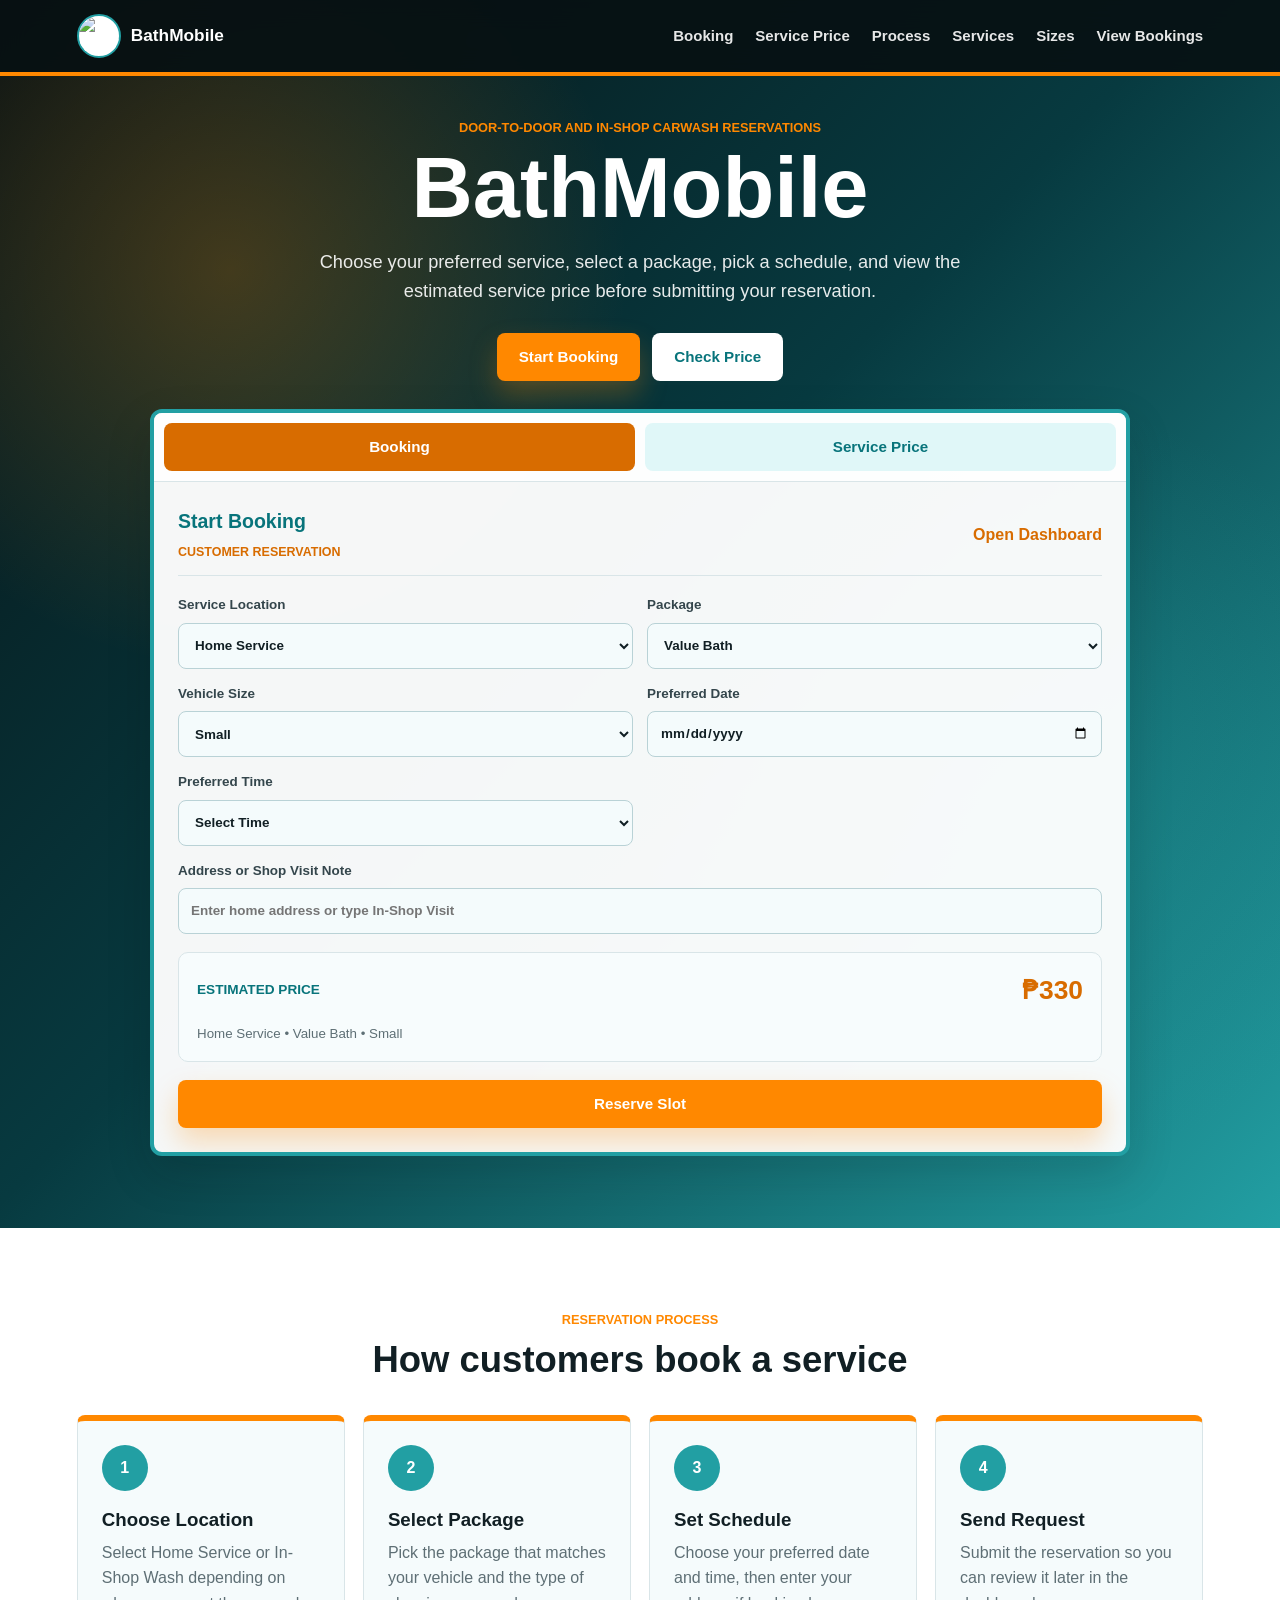
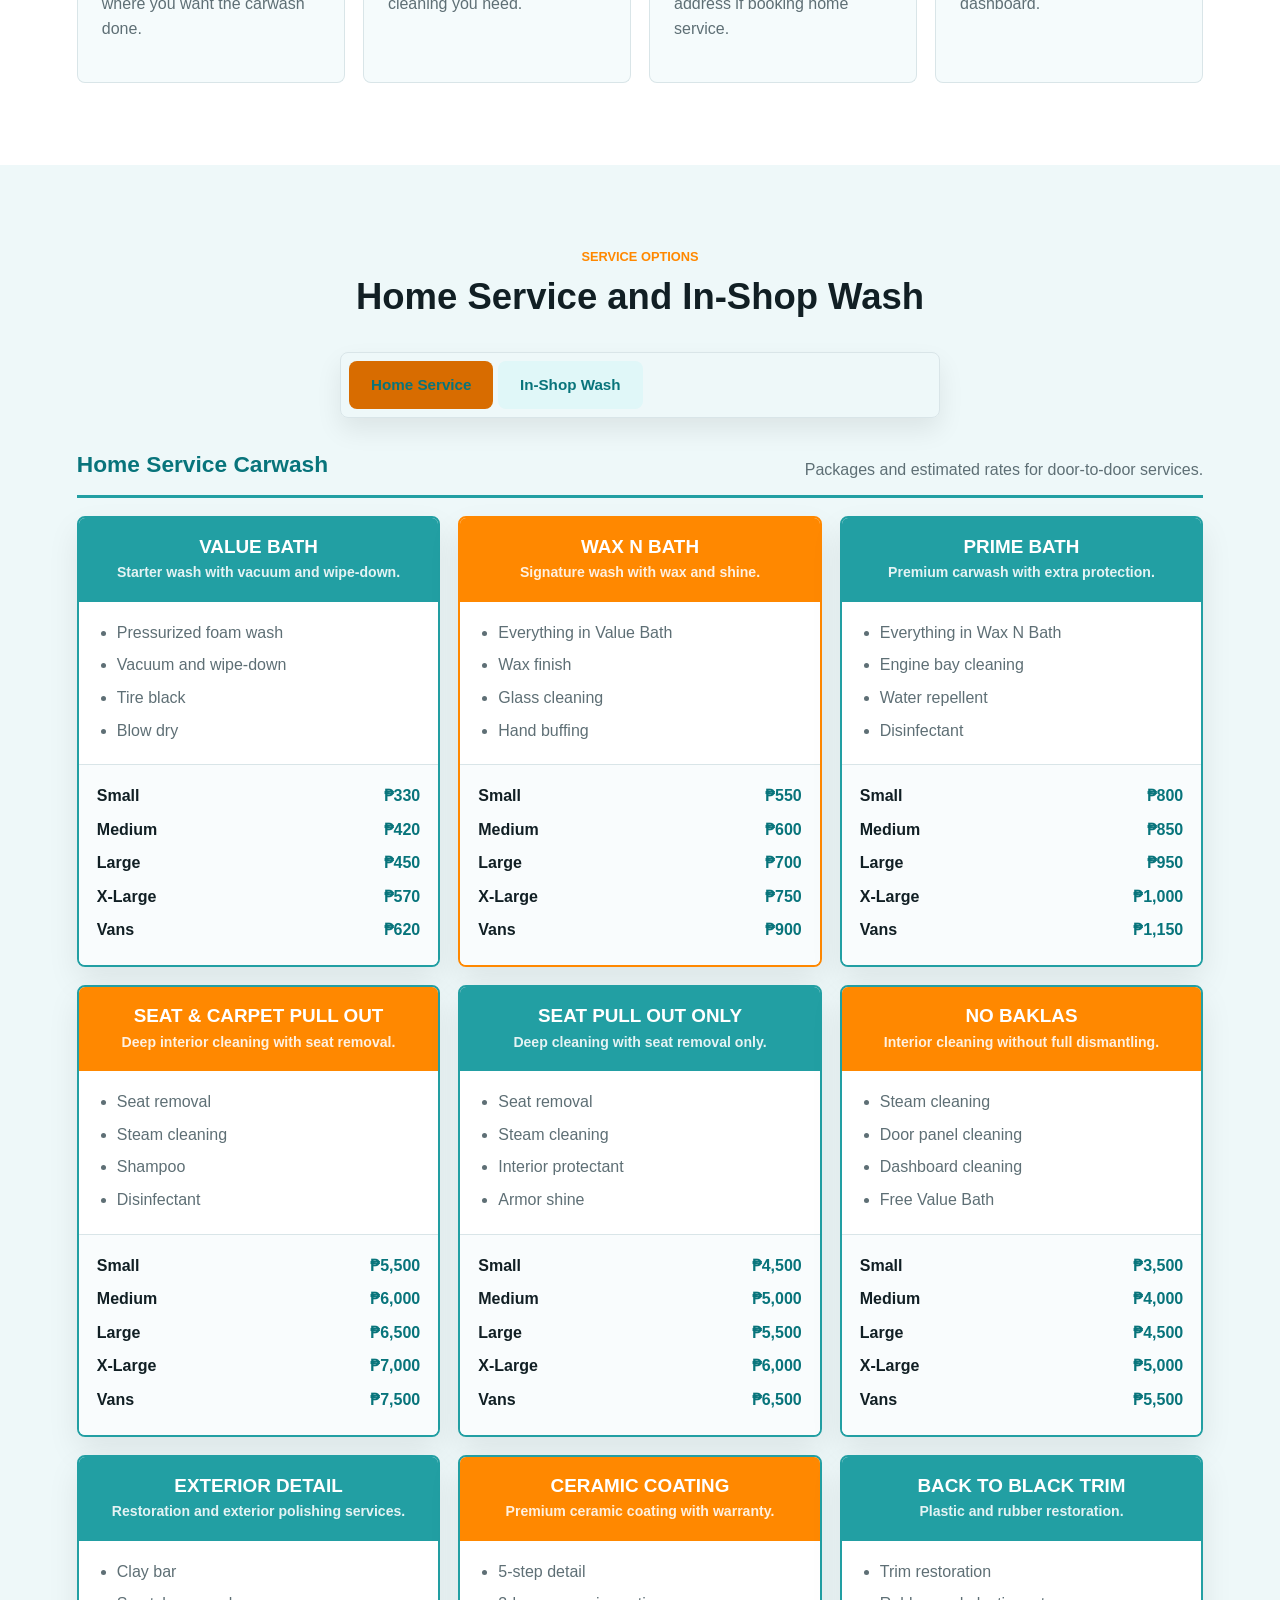
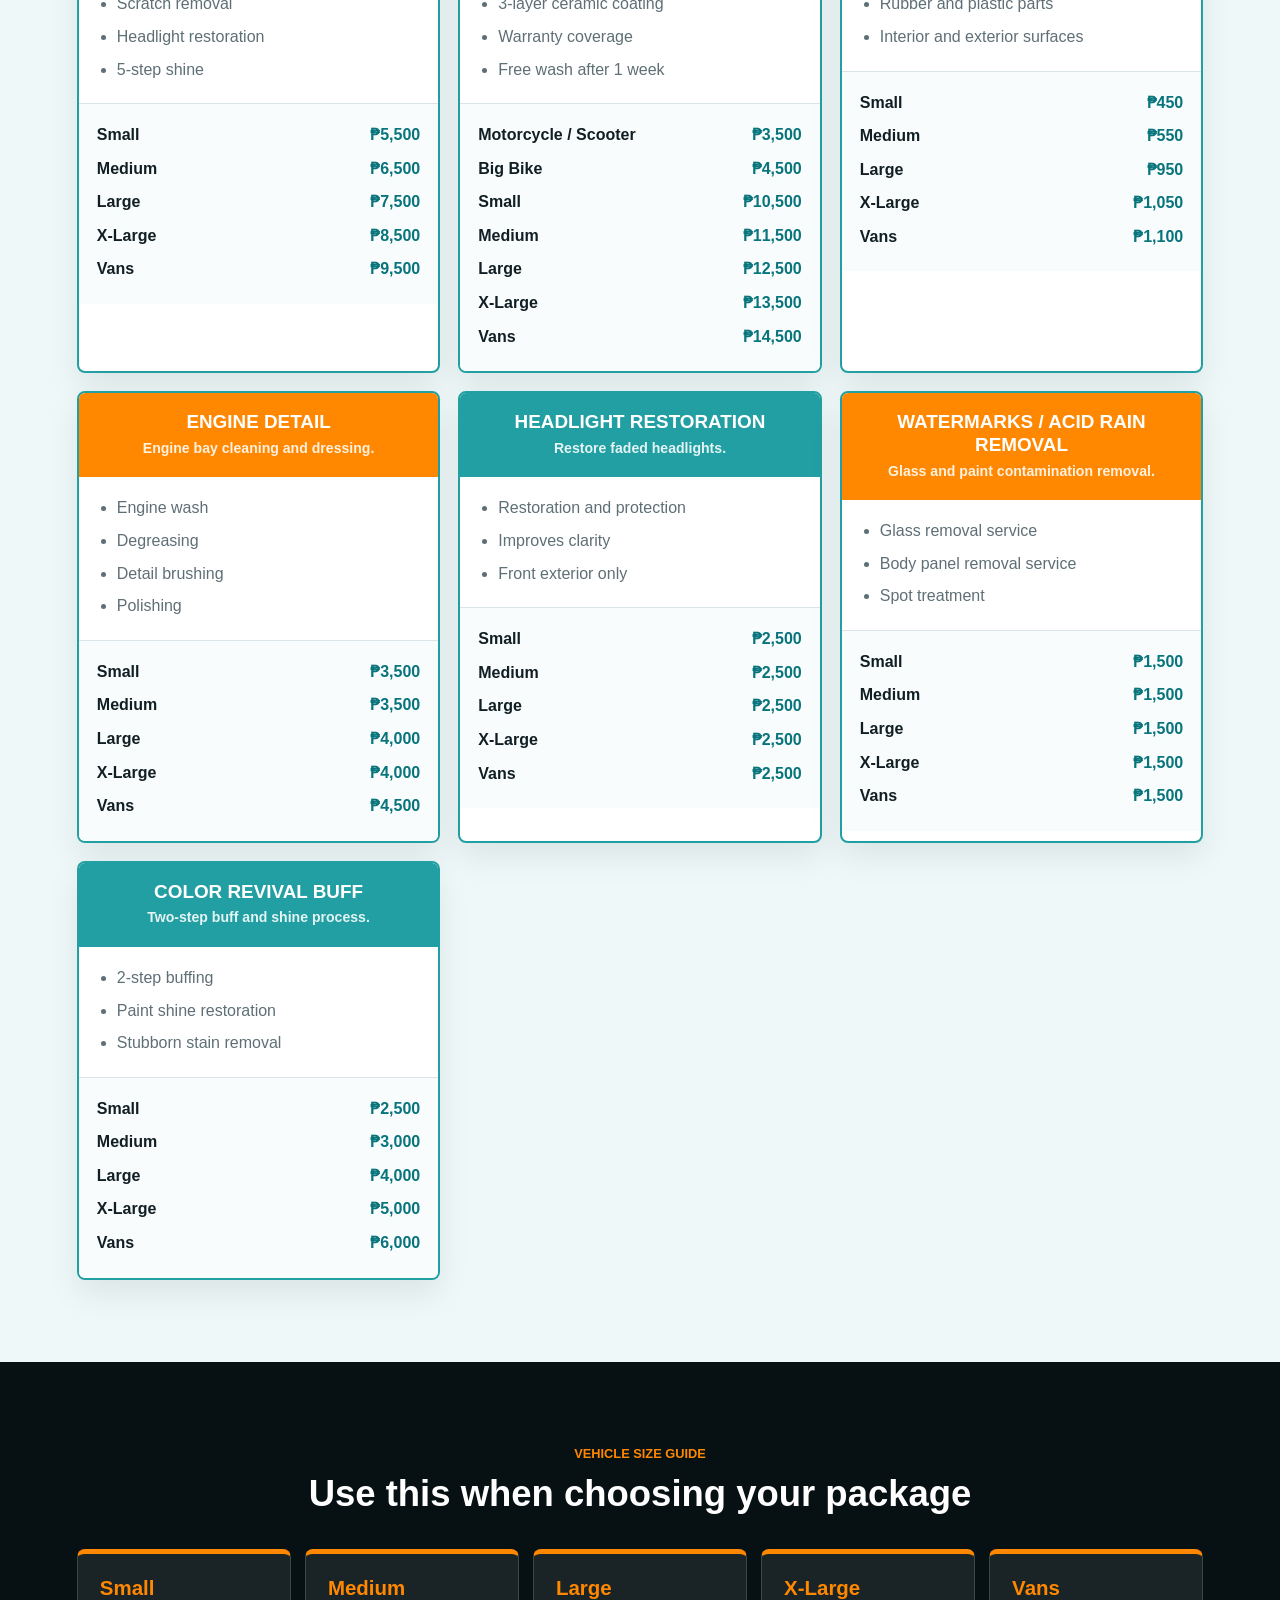
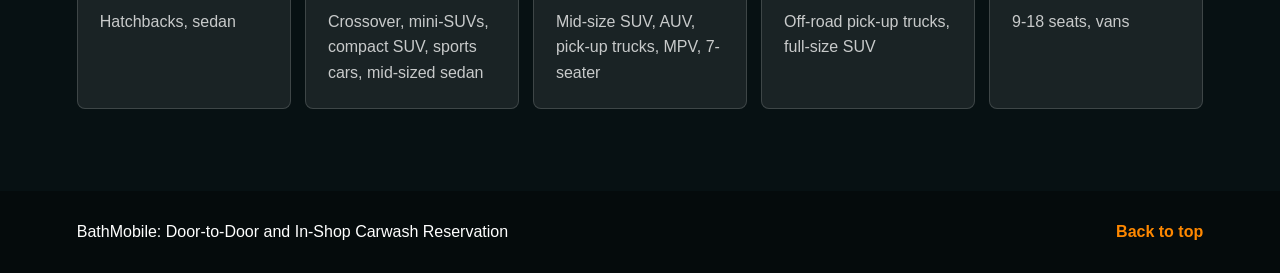
==== commit 90958d1f: "Add files via upload" ====
--- a/index.html
+++ b/index.html
@@ -9,7 +9,7 @@
 <body data-page="home">
   <header class="site-header">
     <a class="brand" href="#home" aria-label="BathMobile home">
-      <img class="brand-logo" src="bathmobile.logo.jpg" alt="BathMobile logo">
+      <img class="brand-logo" src="bathmobile.logo.svg" alt="BathMobile logo">
       <span>BathMobile</span>
     </a>
     <nav class="nav-links" aria-label="Main navigation">
@@ -18,7 +18,7 @@
       <a href="#process">Process</a>
       <a href="#services">Services</a>
       <a href="#sizes">Sizes</a>
-      <a href="view.html">View Bookings</a>
+      <a href="view.html#active">View Bookings</a>
     </nav>
   </header>
 
@@ -34,7 +34,7 @@
         </div>
       </div>
 
-      <div class="booking-shell">
+      <div class="booking-shell" id="service-price">
         <div class="panel-tabs" role="tablist" aria-label="Booking and price tabs">
           <button class="panel-tab active" type="button" role="tab" aria-selected="true" data-target="booking-panel">Booking</button>
           <button class="panel-tab" type="button" role="tab" aria-selected="false" data-target="service-price-panel">Service Price</button>
@@ -47,7 +47,7 @@
                 <p>Start Booking</p>
                 <span>Customer Reservation</span>
               </div>
-              <a class="inline-link" href="view.html">Open Dashboard</a>
+              <a class="inline-link" href="view.html#active">Open Dashboard</a>
             </div>
 
             <div class="form-grid">
@@ -103,6 +103,7 @@
               <strong id="estimated_price">₱0</strong>
               <small id="price_hint">Select a service package and vehicle size.</small>
             </div>
+            <input type="hidden" id="estimated_price_input" name="estimated_price" value="0">
 
             <button type="submit">Reserve Slot</button>
           </form>
--- a/style.css
+++ b/style.css
@@ -15,7 +15,7 @@
 }
 
 * { box-sizing: border-box; }
-html { scroll-behavior: smooth; }
+html { scroll-behavior: smooth; scroll-padding-top: 110px; }
 body {
   margin: 0;
   color: var(--ink);
@@ -25,6 +25,15 @@
 }
 a { color: inherit; text-decoration: none; }
 button, input, select { font: inherit; }
+
+#booking,
+#service-price,
+#process,
+#services,
+#sizes,
+.tab-panel {
+  scroll-margin-top: 110px;
+}
 
 .site-header {
   position: fixed;
